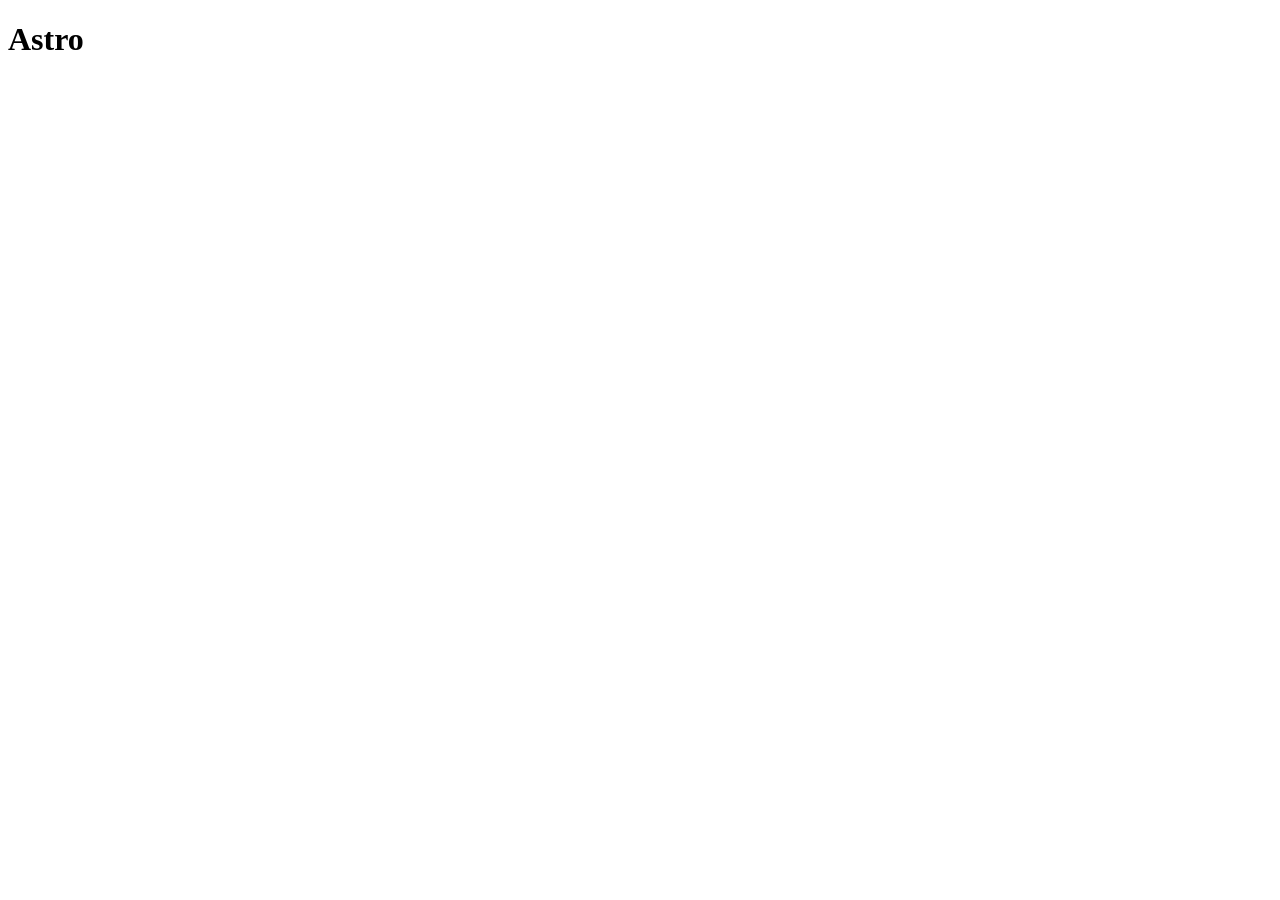
==== index.html @ 9b72d95e "Updates" ====
<!DOCTYPE html><html lang="en"> <head><meta charset="utf-8"><link rel="icon" type="image/svg+xml" href="/favicon.svg"><meta name="viewport" content="width=device-width"><meta name="generator" content="Astro v5.16.6"><title>Astro</title></head> <body> <h1>Astro</h1> </body></html>
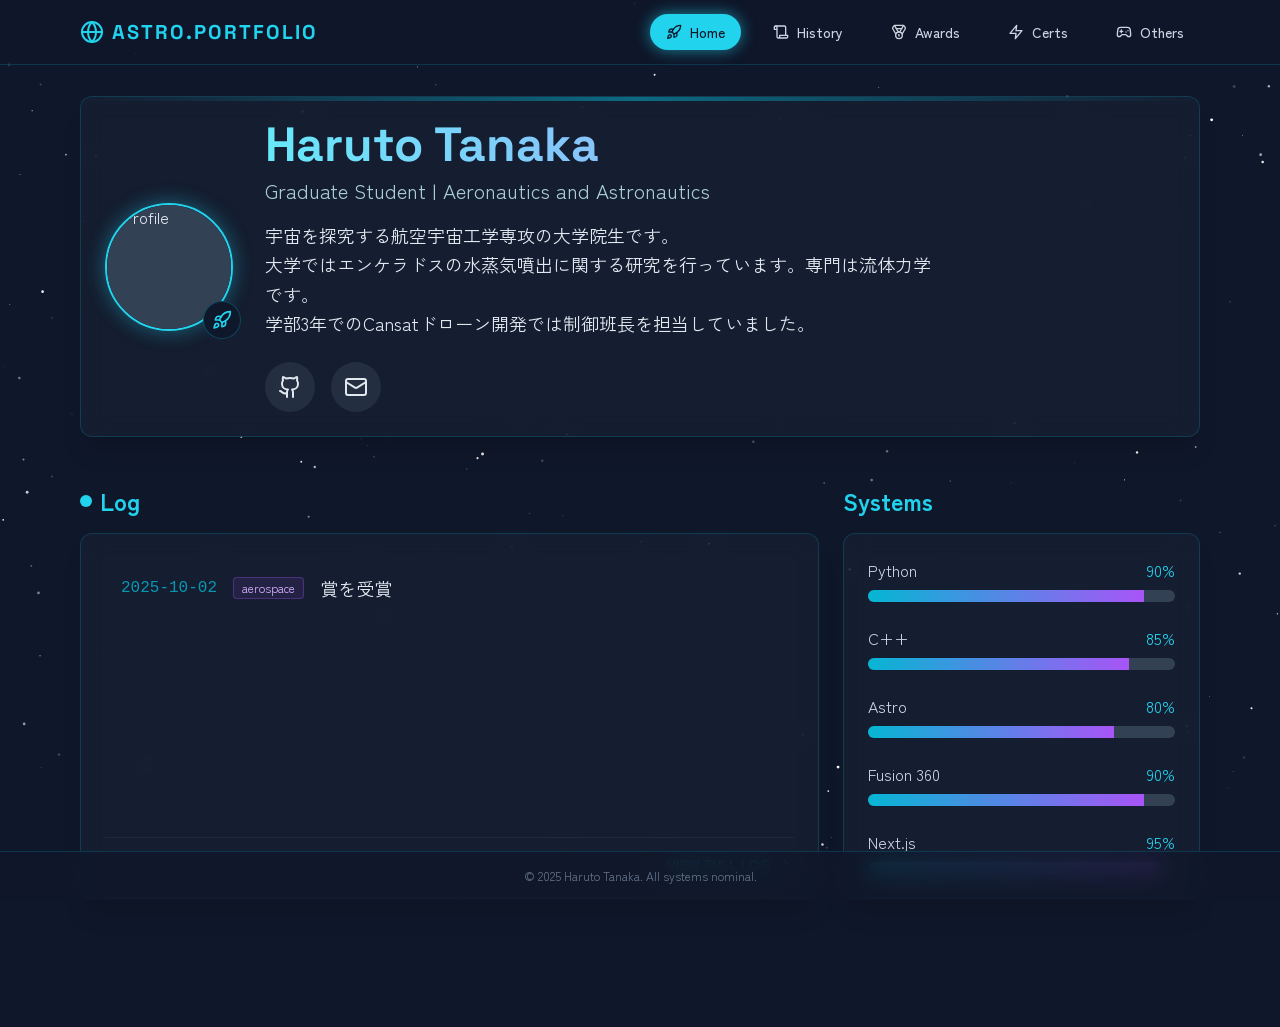
==== commit 887378f5: "Updates" ====
--- a/index.html
+++ b/index.html
@@ -1 +1,11 @@
-<!DOCTYPE html><html lang="en"> <head><meta charset="utf-8"><link rel="icon" type="image/svg+xml" href="/favicon.svg"><meta name="viewport" content="width=device-width"><meta name="generator" content="Astro v5.16.6"><title>Astro</title></head> <body> <h1>Astro</h1> </body></html>+<!DOCTYPE html><html lang="ja"> <head><meta charset="UTF-8"><meta name="description" content="Astro Portfolio Space Theme"><meta name="viewport" content="width=device-width"><link rel="icon" type="image/svg+xml" href="/favicon.svg"><meta name="generator" content="Astro v4.16.19"><title>Home | Haruto Tanaka Portfolio</title><!-- Google Fonts読み込み --><link rel="preconnect" href="https://fonts.googleapis.com"><link rel="preconnect" href="https://fonts.gstatic.com" crossorigin><link href="https://fonts.googleapis.com/css2?family=Space+Grotesk:wght@300;500;700&family=Zen+Kaku+Gothic+New:wght@400;500;700&display=swap" rel="stylesheet"><link rel="stylesheet" href="/_astro/awards.BRty1vWZ.css"></head> <body class="bg-slate-900 text-slate-200 font-sans selection:bg-cyan-500/30"> <!-- 背景の星空（クライアントサイドのみで実行） --> <style>astro-island,astro-slot,astro-static-slot{display:contents}</style><script>(()=>{var e=async t=>{await(await t())()};(self.Astro||(self.Astro={})).only=e;window.dispatchEvent(new Event("astro:only"));})();;(()=>{var A=Object.defineProperty;var g=(i,o,a)=>o in i?A(i,o,{enumerable:!0,configurable:!0,writable:!0,value:a}):i[o]=a;var d=(i,o,a)=>g(i,typeof o!="symbol"?o+"":o,a);{let i={0:t=>m(t),1:t=>a(t),2:t=>new RegExp(t),3:t=>new Date(t),4:t=>new Map(a(t)),5:t=>new Set(a(t)),6:t=>BigInt(t),7:t=>new URL(t),8:t=>new Uint8Array(t),9:t=>new Uint16Array(t),10:t=>new Uint32Array(t),11:t=>1/0*t},o=t=>{let[l,e]=t;return l in i?i[l](e):void 0},a=t=>t.map(o),m=t=>typeof t!="object"||t===null?t:Object.fromEntries(Object.entries(t).map(([l,e])=>[l,o(e)]));class y extends HTMLElement{constructor(){super(...arguments);d(this,"Component");d(this,"hydrator");d(this,"hydrate",async()=>{var b;if(!this.hydrator||!this.isConnected)return;let e=(b=this.parentElement)==null?void 0:b.closest("astro-island[ssr]");if(e){e.addEventListener("astro:hydrate",this.hydrate,{once:!0});return}let c=this.querySelectorAll("astro-slot"),n={},h=this.querySelectorAll("template[data-astro-template]");for(let r of h){let s=r.closest(this.tagName);s!=null&&s.isSameNode(this)&&(n[r.getAttribute("data-astro-template")||"default"]=r.innerHTML,r.remove())}for(let r of c){let s=r.closest(this.tagName);s!=null&&s.isSameNode(this)&&(n[r.getAttribute("name")||"default"]=r.innerHTML)}let p;try{p=this.hasAttribute("props")?m(JSON.parse(this.getAttribute("props"))):{}}catch(r){let s=this.getAttribute("component-url")||"<unknown>",v=this.getAttribute("component-export");throw v&&(s+=` (export ${v})`),console.error(`[hydrate] Error parsing props for component ${s}`,this.getAttribute("props"),r),r}let u;await this.hydrator(this)(this.Component,p,n,{client:this.getAttribute("client")}),this.removeAttribute("ssr"),this.dispatchEvent(new CustomEvent("astro:hydrate"))});d(this,"unmount",()=>{this.isConnected||this.dispatchEvent(new CustomEvent("astro:unmount"))})}disconnectedCallback(){document.removeEventListener("astro:after-swap",this.unmount),document.addEventListener("astro:after-swap",this.unmount,{once:!0})}connectedCallback(){if(!this.hasAttribute("await-children")||document.readyState==="interactive"||document.readyState==="complete")this.childrenConnectedCallback();else{let e=()=>{document.removeEventListener("DOMContentLoaded",e),c.disconnect(),this.childrenConnectedCallback()},c=new MutationObserver(()=>{var n;((n=this.lastChild)==null?void 0:n.nodeType)===Node.COMMENT_NODE&&this.lastChild.nodeValue==="astro:end"&&(this.lastChild.remove(),e())});c.observe(this,{childList:!0}),document.addEventListener("DOMContentLoaded",e)}}async childrenConnectedCallback(){let e=this.getAttribute("before-hydration-url");e&&await import(e),this.start()}async start(){let e=JSON.parse(this.getAttribute("opts")),c=this.getAttribute("client");if(Astro[c]===void 0){window.addEventListener(`astro:${c}`,()=>this.start(),{once:!0});return}try{await Astro[c](async()=>{let n=this.getAttribute("renderer-url"),[h,{default:p}]=await Promise.all([import(this.getAttribute("component-url")),n?import(n):()=>()=>{}]),u=this.getAttribute("component-export")||"default";if(!u.includes("."))this.Component=h[u];else{this.Component=h;for(let f of u.split("."))this.Component=this.Component[f]}return this.hydrator=p,this.hydrate},e,this)}catch(n){console.error(`[astro-island] Error hydrating ${this.getAttribute("component-url")}`,n)}}attributeChangedCallback(){this.hydrate()}}d(y,"observedAttributes",["props"]),customElements.get("astro-island")||customElements.define("astro-island",y)}})();</script><astro-island uid="NK5T9" component-url="/_astro/StarField.BER7_CDc.js" component-export="default" renderer-url="/_astro/client.i2PwhOJ4.js" props="{}" ssr="" client="only" opts="{&quot;name&quot;:&quot;StarField&quot;,&quot;value&quot;:&quot;react&quot;}"></astro-island> <!-- ナビゲーションメニュー --> <script>(()=>{var e=async t=>{await(await t())()};(self.Astro||(self.Astro={})).load=e;window.dispatchEvent(new Event("astro:load"));})();</script><astro-island uid="ZCbBDI" prefix="r5" component-url="/_astro/Navigation.-AkvYKxe.js" component-export="default" renderer-url="/_astro/client.i2PwhOJ4.js" props="{&quot;currentPath&quot;:[0,&quot;/&quot;]}" ssr="" client="load" opts="{&quot;name&quot;:&quot;Navigation&quot;,&quot;value&quot;:true}" await-children=""><nav class="fixed top-0 w-full z-50 border-b border-cyan-500/20 bg-slate-900/80 backdrop-blur-md"><div class="max-w-6xl mx-auto px-4"><div class="flex justify-between items-center h-16"><a href="/" class="flex items-center space-x-2 text-cyan-400 font-bold text-xl hover:text-cyan-300 transition group"><svg xmlns="http://www.w3.org/2000/svg" width="24" height="24" viewBox="0 0 24 24" fill="none" stroke="currentColor" stroke-width="2" stroke-linecap="round" stroke-linejoin="round" class="lucide lucide-globe w-6 h-6 group-hover:animate-spin-slow"><circle cx="12" cy="12" r="10"></circle><path d="M12 2a14.5 14.5 0 0 0 0 20 14.5 14.5 0 0 0 0-20"></path><path d="M2 12h20"></path></svg><span class="tracking-widest font-display">ASTRO.PORTFOLIO</span></a><div class="hidden md:flex space-x-2 lg:space-x-4"><a href="/" class="flex items-center space-x-2 px-3 lg:px-4 py-2 rounded-full transition-all duration-300 text-sm font-medium text-slate-900 bg-cyan-400 shadow-[0_0_15px_rgba(34,211,238,0.6)] font-bold"><svg xmlns="http://www.w3.org/2000/svg" width="24" height="24" viewBox="0 0 24 24" fill="none" stroke="currentColor" stroke-width="2" stroke-linecap="round" stroke-linejoin="round" class="lucide lucide-rocket w-4 h-4"><path d="M4.5 16.5c-1.5 1.26-2 5-2 5s3.74-.5 5-2c.71-.84.7-2.13-.09-2.91a2.18 2.18 0 0 0-2.91-.09z"></path><path d="m12 15-3-3a22 22 0 0 1 2-3.95A12.88 12.88 0 0 1 22 2c0 2.72-.78 7.5-6 11a22.35 22.35 0 0 1-4 2z"></path><path d="M9 12H4s.55-3.03 2-4c1.62-1.08 5 0 5 0"></path><path d="M12 15v5s3.03-.55 4-2c1.08-1.62 0-5 0-5"></path></svg><span>Home</span></a><a href="/history" class="flex items-center space-x-2 px-3 lg:px-4 py-2 rounded-full transition-all duration-300 text-sm font-medium text-slate-300 hover:text-cyan-400 hover:bg-white/5"><svg xmlns="http://www.w3.org/2000/svg" width="24" height="24" viewBox="0 0 24 24" fill="none" stroke="currentColor" stroke-width="2" stroke-linecap="round" stroke-linejoin="round" class="lucide lucide-scroll w-4 h-4"><path d="M8 21h12a2 2 0 0 0 2-2v-2H10v2a2 2 0 1 1-4 0V5a2 2 0 1 0-4 0v3h4"></path><path d="M19 17V5a2 2 0 0 0-2-2H4"></path></svg><span>History</span></a><a href="/awards" class="flex items-center space-x-2 px-3 lg:px-4 py-2 rounded-full transition-all duration-300 text-sm font-medium text-slate-300 hover:text-cyan-400 hover:bg-white/5"><svg xmlns="http://www.w3.org/2000/svg" width="24" height="24" viewBox="0 0 24 24" fill="none" stroke="currentColor" stroke-width="2" stroke-linecap="round" stroke-linejoin="round" class="lucide lucide-medal w-4 h-4"><path d="M7.21 15 2.66 7.14a2 2 0 0 1 .13-2.2L4.4 2.8A2 2 0 0 1 6 2h12a2 2 0 0 1 1.6.8l1.6 2.14a2 2 0 0 1 .14 2.2L16.79 15"></path><path d="M11 12 5.12 2.2"></path><path d="m13 12 5.88-9.8"></path><path d="M8 7h8"></path><circle cx="12" cy="17" r="5"></circle><path d="M12 18v-2h-.5"></path></svg><span>Awards</span></a><a href="/certifications" class="flex items-center space-x-2 px-3 lg:px-4 py-2 rounded-full transition-all duration-300 text-sm font-medium text-slate-300 hover:text-cyan-400 hover:bg-white/5"><svg xmlns="http://www.w3.org/2000/svg" width="24" height="24" viewBox="0 0 24 24" fill="none" stroke="currentColor" stroke-width="2" stroke-linecap="round" stroke-linejoin="round" class="lucide lucide-zap w-4 h-4"><polygon points="13 2 3 14 12 14 11 22 21 10 12 10 13 2"></polygon></svg><span>Certs</span></a><a href="/others" class="flex items-center space-x-2 px-3 lg:px-4 py-2 rounded-full transition-all duration-300 text-sm font-medium text-slate-300 hover:text-cyan-400 hover:bg-white/5"><svg xmlns="http://www.w3.org/2000/svg" width="24" height="24" viewBox="0 0 24 24" fill="none" stroke="currentColor" stroke-width="2" stroke-linecap="round" stroke-linejoin="round" class="lucide lucide-gamepad2 w-4 h-4"><line x1="6" x2="10" y1="11" y2="11"></line><line x1="8" x2="8" y1="9" y2="13"></line><line x1="15" x2="15.01" y1="12" y2="12"></line><line x1="18" x2="18.01" y1="10" y2="10"></line><path d="M17.32 5H6.68a4 4 0 0 0-3.978 3.59c-.006.052-.01.101-.017.152C2.604 9.416 2 14.456 2 16a3 3 0 0 0 3 3c1 0 1.5-.5 2-1l1.414-1.414A2 2 0 0 1 9.828 16h4.344a2 2 0 0 1 1.414.586L17 18c.5.5 1 1 2 1a3 3 0 0 0 3-3c0-1.545-.604-6.584-.685-7.258-.007-.05-.011-.1-.017-.151A4 4 0 0 0 17.32 5z"></path></svg><span>Others</span></a></div><div class="md:hidden"><button class="text-cyan-400 p-2"><svg xmlns="http://www.w3.org/2000/svg" width="24" height="24" viewBox="0 0 24 24" fill="none" stroke="currentColor" stroke-width="2" stroke-linecap="round" stroke-linejoin="round" class="lucide lucide-menu "><line x1="4" x2="20" y1="12" y2="12"></line><line x1="4" x2="20" y1="6" y2="6"></line><line x1="4" x2="20" y1="18" y2="18"></line></svg></button></div></div></div></nav><!--astro:end--></astro-island> <!-- 各ページの内容がここに入る --> <main class="max-w-6xl mx-auto px-4 py-24 pb-32 min-h-screen">  <div class="space-y-12 animate-in fade-in zoom-in duration-500">  <div class="bg-slate-800/40 backdrop-blur-md border border-cyan-500/20 rounded-xl p-6 shadow-xl hover:shadow-[0_0_20px_rgba(34,211,238,0.1)] transition duration-300 relative overflow-hidden group">  <div class="absolute top-0 left-0 w-full h-1 bg-gradient-to-r from-transparent via-cyan-500 to-transparent opacity-50"></div> <div class="flex flex-col md:flex-row items-center gap-8"> <div class="relative"> <div class="w-32 h-32 rounded-full overflow-hidden border-2 border-cyan-400 shadow-[0_0_20px_rgba(34,211,238,0.4)]"> <img src="https://api.dicebear.com/7.x/avataaars/svg?seed=Felix" alt="Profile" class="w-full h-full object-cover bg-slate-700"> </div> <div class="absolute -bottom-2 -right-2 bg-slate-900 text-cyan-400 p-2 rounded-full border border-cyan-500/30"> <svg xmlns="http://www.w3.org/2000/svg" width="20" height="20" viewBox="0 0 24 24" fill="none" stroke="currentColor" stroke-width="2" stroke-linecap="round" stroke-linejoin="round" class="lucide lucide-rocket "><path d="M4.5 16.5c-1.5 1.26-2 5-2 5s3.74-.5 5-2c.71-.84.7-2.13-.09-2.91a2.18 2.18 0 0 0-2.91-.09z"></path><path d="m12 15-3-3a22 22 0 0 1 2-3.95A12.88 12.88 0 0 1 22 2c0 2.72-.78 7.5-6 11a22.35 22.35 0 0 1-4 2z"></path><path d="M9 12H4s.55-3.03 2-4c1.62-1.08 5 0 5 0"></path><path d="M12 15v5s3.03-.55 4-2c1.08-1.62 0-5 0-5"></path></svg> </div> </div> <div class="text-left flex-1"> <h1 class="text-4xl md:text-5xl font-bold text-transparent bg-clip-text bg-gradient-to-r from-cyan-300 to-purple-400 mb-2 font-display">
+Haruto Tanaka
+</h1> <p class="text-cyan-100/80 mb-4 text-xl">Graduate Student | Aeronautics and Astronautics</p> <p class="text-slate-200 text-lg leading-relaxed max-w-2xl">
+宇宙を探究する航空宇宙工学専攻の大学院生です。<br>
+大学ではエンケラドスの水蒸気噴出に関する研究を行っています。専門は流体力学です。<br>
+学部3年でのCansatドローン開発では制御班長を担当していました。
+</p> <div class="flex gap-4 mt-6"> <a href="https://github.com/haruto0106" class="p-3 bg-slate-700/50 rounded-full hover:bg-cyan-500/20 hover:text-cyan-300 transition border border-transparent hover:border-cyan-500/50"> <svg xmlns="http://www.w3.org/2000/svg" width="24" height="24" viewBox="0 0 24 24" fill="none" stroke="currentColor" stroke-width="2" stroke-linecap="round" stroke-linejoin="round" class="lucide lucide-github "><path d="M15 22v-4a4.8 4.8 0 0 0-1-3.5c3 0 6-2 6-5.5.08-1.25-.27-2.48-1-3.5.28-1.15.28-2.35 0-3.5 0 0-1 0-3 1.5-2.64-.5-5.36-.5-8 0C6 2 5 2 5 2c-.3 1.15-.3 2.35 0 3.5A5.403 5.403 0 0 0 4 9c0 3.5 3 5.5 6 5.5-.39.49-.68 1.05-.85 1.65-.17.6-.22 1.23-.15 1.85v4"></path><path d="M9 18c-4.51 2-5-2-7-2"></path></svg> </a> <a href="mailto:haruto.tachi73@gmail.com" class="p-3 bg-slate-700/50 rounded-full hover:bg-cyan-500/20 hover:text-cyan-300 transition border border-transparent hover:border-cyan-500/50"> <svg xmlns="http://www.w3.org/2000/svg" width="24" height="24" viewBox="0 0 24 24" fill="none" stroke="currentColor" stroke-width="2" stroke-linecap="round" stroke-linejoin="round" class="lucide lucide-mail "><rect width="20" height="16" x="2" y="4" rx="2"></rect><path d="m22 7-8.97 5.7a1.94 1.94 0 0 1-2.06 0L2 7"></path></svg> </a> </div> </div> </div>  </div>  <div class="grid md:grid-cols-3 gap-6"> <div class="md:col-span-2 flex flex-col h-full"> <h2 class="text-2xl text-cyan-400 font-bold mb-4 flex items-center gap-2"> <span class="w-3 h-3 bg-cyan-400 rounded-full animate-ping"></span>
+Log
+</h2> <div class="bg-slate-800/40 backdrop-blur-md border border-cyan-500/20 rounded-xl p-6 shadow-xl hover:shadow-[0_0_20px_rgba(34,211,238,0.1)] transition duration-300 flex-1 flex flex-col">  <div class="flex-1">  <astro-island uid="1Rz5jN" prefix="r4" component-url="/_astro/InteractiveGrid.C7GfG8JS.js" component-export="default" renderer-url="/_astro/client.i2PwhOJ4.js" props="{&quot;items&quot;:[1,[[0,{&quot;id&quot;:[0,&quot;news1.md&quot;],&quot;slug&quot;:[0,&quot;news1&quot;],&quot;body&quot;:[0,&quot;&lt;h1&gt;株式会社SpaceTechでの挑戦&lt;/h1&gt;\n&lt;p&gt;リードエンジニアとして、&lt;strong&gt;火星移住計画&lt;/strong&gt;のための管理ダッシュボード開発に従事しています。&lt;/p&gt;\n&lt;h2&gt;主な担当業務&lt;/h2&gt;\n&lt;ul&gt;\n&lt;li&gt;Astroを用いたパフォーマンス最適化&lt;/li&gt;\n&lt;li&gt;WebGLによる3D惑星マッピングの実装&lt;/li&gt;\n&lt;li&gt;デザインシステムの策定&lt;/li&gt;\n&lt;/ul&gt;\n&lt;p&gt;特に「遅延のない通信」をシミュレートするUIの実装においては、React Suspenseを駆使して...&lt;/p&gt;\n&quot;],&quot;collection&quot;:[0,&quot;news&quot;],&quot;data&quot;:[0,{&quot;date&quot;:[0,&quot;2025-10-02&quot;],&quot;title&quot;:[0,&quot;賞を受賞&quot;],&quot;category&quot;:[0,&quot;aerospace&quot;]}],&quot;render&quot;:[0,null]}]]],&quot;type&quot;:[0,&quot;news&quot;]}" ssr="" client="load" opts="{&quot;name&quot;:&quot;InteractiveGrid&quot;,&quot;value&quot;:true}" await-children=""><div class="space-y-2"><div class="flex flex-col sm:flex-row gap-2 sm:gap-4 sm:items-center p-4 hover:bg-white/5 rounded-lg transition border-b border-white/5 last:border-0 cursor-pointer group active:bg-white/10"><span class="text-base font-mono text-cyan-500/80 whitespace-nowrap">2025-10-02</span><span class="text-xs px-2 py-0.5 rounded border border-purple-500/30 text-purple-300 bg-purple-500/10 w-fit whitespace-nowrap">aerospace</span><span class="text-slate-200 group-hover:text-cyan-200 transition text-lg flex-1 line-clamp-1 sm:line-clamp-none">賞を受賞</span><svg xmlns="http://www.w3.org/2000/svg" width="24" height="24" viewBox="0 0 24 24" fill="none" stroke="currentColor" stroke-width="2" stroke-linecap="round" stroke-linejoin="round" class="lucide lucide-chevron-right w-4 h-4 text-slate-500 opacity-0 group-hover:opacity-100 transition-opacity hidden sm:block"><path d="m9 18 6-6-6-6"></path></svg></div></div><!--astro:end--></astro-island> </div> <div class="mt-4 pt-4 border-t border-white/5 flex justify-end"> <a href="/news" class="flex items-center gap-2 text-sm font-bold text-cyan-400 hover:text-cyan-200 transition group">
+VIEW FULL LOG
+<svg xmlns="http://www.w3.org/2000/svg" width="24" height="24" viewBox="0 0 24 24" fill="none" stroke="currentColor" stroke-width="2" stroke-linecap="round" stroke-linejoin="round" class="lucide lucide-chevron-right w-4 h-4 group-hover:translate-x-1 transition-transform"><path d="m9 18 6-6-6-6"></path></svg> </a> </div>  </div> </div> <div> <h2 class="text-2xl text-cyan-400 font-bold mb-4">Systems</h2> <div class="bg-slate-800/40 backdrop-blur-md border border-cyan-500/20 rounded-xl p-6 shadow-xl hover:shadow-[0_0_20px_rgba(34,211,238,0.1)] transition duration-300">  <div class="space-y-6"> <div> <div class="flex justify-between text-base text-slate-300 mb-2"> <span>Python</span> <span class="text-cyan-400">90%</span> </div> <div class="h-3 bg-slate-700 rounded-full overflow-hidden"> <div class="h-full bg-gradient-to-r from-cyan-500 to-purple-500" style="width: 90%"></div> </div> </div><div> <div class="flex justify-between text-base text-slate-300 mb-2"> <span>C++</span> <span class="text-cyan-400">85%</span> </div> <div class="h-3 bg-slate-700 rounded-full overflow-hidden"> <div class="h-full bg-gradient-to-r from-cyan-500 to-purple-500" style="width: 85%"></div> </div> </div><div> <div class="flex justify-between text-base text-slate-300 mb-2"> <span>Astro</span> <span class="text-cyan-400">80%</span> </div> <div class="h-3 bg-slate-700 rounded-full overflow-hidden"> <div class="h-full bg-gradient-to-r from-cyan-500 to-purple-500" style="width: 80%"></div> </div> </div><div> <div class="flex justify-between text-base text-slate-300 mb-2"> <span>Fusion 360</span> <span class="text-cyan-400">90%</span> </div> <div class="h-3 bg-slate-700 rounded-full overflow-hidden"> <div class="h-full bg-gradient-to-r from-cyan-500 to-purple-500" style="width: 90%"></div> </div> </div><div> <div class="flex justify-between text-base text-slate-300 mb-2"> <span>Next.js</span> <span class="text-cyan-400">95%</span> </div> <div class="h-3 bg-slate-700 rounded-full overflow-hidden"> <div class="h-full bg-gradient-to-r from-cyan-500 to-purple-500" style="width: 95%"></div> </div> </div> </div>  </div> </div> </div> </div>  </main> <footer class="fixed bottom-0 w-full bg-slate-900/80 backdrop-blur-md border-t border-cyan-500/20 py-4 text-center text-xs text-slate-500"> <p>© 2025 Haruto Tanaka. All systems nominal.</p> </footer> </body></html>
--- a/_astro/awards.BRty1vWZ.css
+++ b/_astro/awards.BRty1vWZ.css
@@ -0,0 +1 @@
+*,:before,:after{--tw-border-spacing-x: 0;--tw-border-spacing-y: 0;--tw-translate-x: 0;--tw-translate-y: 0;--tw-rotate: 0;--tw-skew-x: 0;--tw-skew-y: 0;--tw-scale-x: 1;--tw-scale-y: 1;--tw-pan-x: ;--tw-pan-y: ;--tw-pinch-zoom: ;--tw-scroll-snap-strictness: proximity;--tw-gradient-from-position: ;--tw-gradient-via-position: ;--tw-gradient-to-position: ;--tw-ordinal: ;--tw-slashed-zero: ;--tw-numeric-figure: ;--tw-numeric-spacing: ;--tw-numeric-fraction: ;--tw-ring-inset: ;--tw-ring-offset-width: 0px;--tw-ring-offset-color: #fff;--tw-ring-color: rgb(59 130 246 / .5);--tw-ring-offset-shadow: 0 0 #0000;--tw-ring-shadow: 0 0 #0000;--tw-shadow: 0 0 #0000;--tw-shadow-colored: 0 0 #0000;--tw-blur: ;--tw-brightness: ;--tw-contrast: ;--tw-grayscale: ;--tw-hue-rotate: ;--tw-invert: ;--tw-saturate: ;--tw-sepia: ;--tw-drop-shadow: ;--tw-backdrop-blur: ;--tw-backdrop-brightness: ;--tw-backdrop-contrast: ;--tw-backdrop-grayscale: ;--tw-backdrop-hue-rotate: ;--tw-backdrop-invert: ;--tw-backdrop-opacity: ;--tw-backdrop-saturate: ;--tw-backdrop-sepia: ;--tw-contain-size: ;--tw-contain-layout: ;--tw-contain-paint: ;--tw-contain-style: }::backdrop{--tw-border-spacing-x: 0;--tw-border-spacing-y: 0;--tw-translate-x: 0;--tw-translate-y: 0;--tw-rotate: 0;--tw-skew-x: 0;--tw-skew-y: 0;--tw-scale-x: 1;--tw-scale-y: 1;--tw-pan-x: ;--tw-pan-y: ;--tw-pinch-zoom: ;--tw-scroll-snap-strictness: proximity;--tw-gradient-from-position: ;--tw-gradient-via-position: ;--tw-gradient-to-position: ;--tw-ordinal: ;--tw-slashed-zero: ;--tw-numeric-figure: ;--tw-numeric-spacing: ;--tw-numeric-fraction: ;--tw-ring-inset: ;--tw-ring-offset-width: 0px;--tw-ring-offset-color: #fff;--tw-ring-color: rgb(59 130 246 / .5);--tw-ring-offset-shadow: 0 0 #0000;--tw-ring-shadow: 0 0 #0000;--tw-shadow: 0 0 #0000;--tw-shadow-colored: 0 0 #0000;--tw-blur: ;--tw-brightness: ;--tw-contrast: ;--tw-grayscale: ;--tw-hue-rotate: ;--tw-invert: ;--tw-saturate: ;--tw-sepia: ;--tw-drop-shadow: ;--tw-backdrop-blur: ;--tw-backdrop-brightness: ;--tw-backdrop-contrast: ;--tw-backdrop-grayscale: ;--tw-backdrop-hue-rotate: ;--tw-backdrop-invert: ;--tw-backdrop-opacity: ;--tw-backdrop-saturate: ;--tw-backdrop-sepia: ;--tw-contain-size: ;--tw-contain-layout: ;--tw-contain-paint: ;--tw-contain-style: }*,:before,:after{box-sizing:border-box;border-width:0;border-style:solid;border-color:#e5e7eb}:before,:after{--tw-content: ""}html,:host{line-height:1.5;-webkit-text-size-adjust:100%;-moz-tab-size:4;-o-tab-size:4;tab-size:4;font-family:Zen Kaku Gothic New,sans-serif;font-feature-settings:normal;font-variation-settings:normal;-webkit-tap-highlight-color:transparent}body{margin:0;line-height:inherit}hr{height:0;color:inherit;border-top-width:1px}abbr:where([title]){-webkit-text-decoration:underline dotted;text-decoration:underline dotted}h1,h2,h3,h4,h5,h6{font-size:inherit;font-weight:inherit}a{color:inherit;text-decoration:inherit}b,strong{font-weight:bolder}code,kbd,samp,pre{font-family:ui-monospace,SFMono-Regular,Menlo,Monaco,Consolas,Liberation Mono,Courier New,monospace;font-feature-settings:normal;font-variation-settings:normal;font-size:1em}small{font-size:80%}sub,sup{font-size:75%;line-height:0;position:relative;vertical-align:baseline}sub{bottom:-.25em}sup{top:-.5em}table{text-indent:0;border-color:inherit;border-collapse:collapse}button,input,optgroup,select,textarea{font-family:inherit;font-feature-settings:inherit;font-variation-settings:inherit;font-size:100%;font-weight:inherit;line-height:inherit;letter-spacing:inherit;color:inherit;margin:0;padding:0}button,select{text-transform:none}button,input:where([type=button]),input:where([type=reset]),input:where([type=submit]){-webkit-appearance:button;background-color:transparent;background-image:none}:-moz-focusring{outline:auto}:-moz-ui-invalid{box-shadow:none}progress{vertical-align:baseline}::-webkit-inner-spin-button,::-webkit-outer-spin-button{height:auto}[type=search]{-webkit-appearance:textfield;outline-offset:-2px}::-webkit-search-decoration{-webkit-appearance:none}::-webkit-file-upload-button{-webkit-appearance:button;font:inherit}summary{display:list-item}blockquote,dl,dd,h1,h2,h3,h4,h5,h6,hr,figure,p,pre{margin:0}fieldset{margin:0;padding:0}legend{padding:0}ol,ul,menu{list-style:none;margin:0;padding:0}dialog{padding:0}textarea{resize:vertical}input::-moz-placeholder,textarea::-moz-placeholder{opacity:1;color:#9ca3af}input::placeholder,textarea::placeholder{opacity:1;color:#9ca3af}button,[role=button]{cursor:pointer}:disabled{cursor:default}img,svg,video,canvas,audio,iframe,embed,object{display:block;vertical-align:middle}img,video{max-width:100%;height:auto}[hidden]:where(:not([hidden=until-found])){display:none}.prose{color:#cbd5e1;max-width:none}.prose :where(p):not(:where([class~=not-prose],[class~=not-prose] *)){margin-top:1.25em;margin-bottom:1.25em}.prose :where([class~=lead]):not(:where([class~=not-prose],[class~=not-prose] *)){color:var(--tw-prose-lead);font-size:1.25em;line-height:1.6;margin-top:1.2em;margin-bottom:1.2em}.prose :where(a):not(:where([class~=not-prose],[class~=not-prose] *)){color:#22d3ee;text-decoration:underline;font-weight:500}.prose :where(a):not(:where([class~=not-prose],[class~=not-prose] *)):hover{color:#67e8f9}.prose :where(strong):not(:where([class~=not-prose],[class~=not-prose] *)){color:#fff;font-weight:600}.prose :where(a strong):not(:where([class~=not-prose],[class~=not-prose] *)){color:inherit}.prose :where(blockquote strong):not(:where([class~=not-prose],[class~=not-prose] *)){color:inherit}.prose :where(thead th strong):not(:where([class~=not-prose],[class~=not-prose] *)){color:inherit}.prose :where(ol):not(:where([class~=not-prose],[class~=not-prose] *)){list-style-type:decimal;margin-top:1.25em;margin-bottom:1.25em;padding-inline-start:1.625em}.prose :where(ol[type=A]):not(:where([class~=not-prose],[class~=not-prose] *)){list-style-type:upper-alpha}.prose :where(ol[type=a]):not(:where([class~=not-prose],[class~=not-prose] *)){list-style-type:lower-alpha}.prose :where(ol[type=A s]):not(:where([class~=not-prose],[class~=not-prose] *)){list-style-type:upper-alpha}.prose :where(ol[type=a s]):not(:where([class~=not-prose],[class~=not-prose] *)){list-style-type:lower-alpha}.prose :where(ol[type=I]):not(:where([class~=not-prose],[class~=not-prose] *)){list-style-type:upper-roman}.prose :where(ol[type=i]):not(:where([class~=not-prose],[class~=not-prose] *)){list-style-type:lower-roman}.prose :where(ol[type=I s]):not(:where([class~=not-prose],[class~=not-prose] *)){list-style-type:upper-roman}.prose :where(ol[type=i s]):not(:where([class~=not-prose],[class~=not-prose] *)){list-style-type:lower-roman}.prose :where(ol[type="1"]):not(:where([class~=not-prose],[class~=not-prose] *)){list-style-type:decimal}.prose :where(ul):not(:where([class~=not-prose],[class~=not-prose] *)){list-style-type:disc;margin-top:1.25em;margin-bottom:1.25em;padding-inline-start:1.625em}.prose :where(ol>li):not(:where([class~=not-prose],[class~=not-prose] *))::marker{font-weight:400;color:var(--tw-prose-counters)}.prose :where(ul>li):not(:where([class~=not-prose],[class~=not-prose] *))::marker{color:#06b6d4}.prose :where(dt):not(:where([class~=not-prose],[class~=not-prose] *)){color:var(--tw-prose-headings);font-weight:600;margin-top:1.25em}.prose :where(hr):not(:where([class~=not-prose],[class~=not-prose] *)){border-color:var(--tw-prose-hr);border-top-width:1px;margin-top:3em;margin-bottom:3em}.prose :where(blockquote):not(:where([class~=not-prose],[class~=not-prose] *)){font-weight:500;font-style:italic;color:var(--tw-prose-quotes);border-inline-start-width:.25rem;border-inline-start-color:var(--tw-prose-quote-borders);quotes:"“""”""‘""’";margin-top:1.6em;margin-bottom:1.6em;padding-inline-start:1em}.prose :where(blockquote p:first-of-type):not(:where([class~=not-prose],[class~=not-prose] *)):before{content:open-quote}.prose :where(blockquote p:last-of-type):not(:where([class~=not-prose],[class~=not-prose] *)):after{content:close-quote}.prose :where(h1):not(:where([class~=not-prose],[class~=not-prose] *)){color:#22d3ee;font-weight:800;font-size:2.25em;margin-top:0;margin-bottom:.8888889em;line-height:1.1111111}.prose :where(h1 strong):not(:where([class~=not-prose],[class~=not-prose] *)){font-weight:900;color:inherit}.prose :where(h2):not(:where([class~=not-prose],[class~=not-prose] *)){color:#67e8f9;font-weight:700;font-size:1.5em;margin-top:1.5em;margin-bottom:1em;line-height:1.3333333}.prose :where(h2 strong):not(:where([class~=not-prose],[class~=not-prose] *)){font-weight:800;color:inherit}.prose :where(h3):not(:where([class~=not-prose],[class~=not-prose] *)){color:#d8b4fe;font-weight:600;font-size:1.25em;margin-top:1.6em;margin-bottom:.6em;line-height:1.6}.prose :where(h3 strong):not(:where([class~=not-prose],[class~=not-prose] *)){font-weight:700;color:inherit}.prose :where(h4):not(:where([class~=not-prose],[class~=not-prose] *)){color:var(--tw-prose-headings);font-weight:600;margin-top:1.5em;margin-bottom:.5em;line-height:1.5}.prose :where(h4 strong):not(:where([class~=not-prose],[class~=not-prose] *)){font-weight:700;color:inherit}.prose :where(img):not(:where([class~=not-prose],[class~=not-prose] *)){margin-top:2em;margin-bottom:2em}.prose :where(picture):not(:where([class~=not-prose],[class~=not-prose] *)){display:block;margin-top:2em;margin-bottom:2em}.prose :where(video):not(:where([class~=not-prose],[class~=not-prose] *)){margin-top:2em;margin-bottom:2em}.prose :where(kbd):not(:where([class~=not-prose],[class~=not-prose] *)){font-weight:500;font-family:inherit;color:var(--tw-prose-kbd);box-shadow:0 0 0 1px var(--tw-prose-kbd-shadows),0 3px 0 var(--tw-prose-kbd-shadows);font-size:.875em;border-radius:.3125rem;padding-top:.1875em;padding-inline-end:.375em;padding-bottom:.1875em;padding-inline-start:.375em}.prose :where(code):not(:where([class~=not-prose],[class~=not-prose] *)){color:#e9d5ff;font-weight:600;font-size:.875em;background-color:#1e293b;padding:.2em .4em;border-radius:.25rem}.prose :where(code):not(:where([class~=not-prose],[class~=not-prose] *)):before{content:"`"}.prose :where(code):not(:where([class~=not-prose],[class~=not-prose] *)):after{content:"`"}.prose :where(a code):not(:where([class~=not-prose],[class~=not-prose] *)){color:inherit}.prose :where(h1 code):not(:where([class~=not-prose],[class~=not-prose] *)){color:inherit}.prose :where(h2 code):not(:where([class~=not-prose],[class~=not-prose] *)){color:inherit;font-size:.875em}.prose :where(h3 code):not(:where([class~=not-prose],[class~=not-prose] *)){color:inherit;font-size:.9em}.prose :where(h4 code):not(:where([class~=not-prose],[class~=not-prose] *)){color:inherit}.prose :where(blockquote code):not(:where([class~=not-prose],[class~=not-prose] *)){color:inherit}.prose :where(thead th code):not(:where([class~=not-prose],[class~=not-prose] *)){color:inherit}.prose :where(pre):not(:where([class~=not-prose],[class~=not-prose] *)){color:var(--tw-prose-pre-code);background-color:var(--tw-prose-pre-bg);overflow-x:auto;font-weight:400;font-size:.875em;line-height:1.7142857;margin-top:1.7142857em;margin-bottom:1.7142857em;border-radius:.375rem;padding-top:.8571429em;padding-inline-end:1.1428571em;padding-bottom:.8571429em;padding-inline-start:1.1428571em}.prose :where(pre code):not(:where([class~=not-prose],[class~=not-prose] *)){background-color:transparent;border-width:0;border-radius:0;padding:0;font-weight:inherit;color:inherit;font-size:inherit;font-family:inherit;line-height:inherit}.prose :where(pre code):not(:where([class~=not-prose],[class~=not-prose] *)):before{content:none}.prose :where(pre code):not(:where([class~=not-prose],[class~=not-prose] *)):after{content:none}.prose :where(table):not(:where([class~=not-prose],[class~=not-prose] *)){width:100%;table-layout:auto;margin-top:2em;margin-bottom:2em;font-size:.875em;line-height:1.7142857}.prose :where(thead):not(:where([class~=not-prose],[class~=not-prose] *)){border-bottom-width:1px;border-bottom-color:var(--tw-prose-th-borders)}.prose :where(thead th):not(:where([class~=not-prose],[class~=not-prose] *)){color:var(--tw-prose-headings);font-weight:600;vertical-align:bottom;padding-inline-end:.5714286em;padding-bottom:.5714286em;padding-inline-start:.5714286em}.prose :where(tbody tr):not(:where([class~=not-prose],[class~=not-prose] *)){border-bottom-width:1px;border-bottom-color:var(--tw-prose-td-borders)}.prose :where(tbody tr:last-child):not(:where([class~=not-prose],[class~=not-prose] *)){border-bottom-width:0}.prose :where(tbody td):not(:where([class~=not-prose],[class~=not-prose] *)){vertical-align:baseline}.prose :where(tfoot):not(:where([class~=not-prose],[class~=not-prose] *)){border-top-width:1px;border-top-color:var(--tw-prose-th-borders)}.prose :where(tfoot td):not(:where([class~=not-prose],[class~=not-prose] *)){vertical-align:top}.prose :where(th,td):not(:where([class~=not-prose],[class~=not-prose] *)){text-align:start}.prose :where(figure>*):not(:where([class~=not-prose],[class~=not-prose] *)){margin-top:0;margin-bottom:0}.prose :where(figcaption):not(:where([class~=not-prose],[class~=not-prose] *)){color:var(--tw-prose-captions);font-size:.875em;line-height:1.4285714;margin-top:.8571429em}.prose{--tw-prose-body: #374151;--tw-prose-headings: #111827;--tw-prose-lead: #4b5563;--tw-prose-links: #111827;--tw-prose-bold: #111827;--tw-prose-counters: #6b7280;--tw-prose-bullets: #d1d5db;--tw-prose-hr: #e5e7eb;--tw-prose-quotes: #111827;--tw-prose-quote-borders: #e5e7eb;--tw-prose-captions: #6b7280;--tw-prose-kbd: #111827;--tw-prose-kbd-shadows: rgb(17 24 39 / 10%);--tw-prose-code: #111827;--tw-prose-pre-code: #e5e7eb;--tw-prose-pre-bg: #1f2937;--tw-prose-th-borders: #d1d5db;--tw-prose-td-borders: #e5e7eb;--tw-prose-invert-body: #d1d5db;--tw-prose-invert-headings: #fff;--tw-prose-invert-lead: #9ca3af;--tw-prose-invert-links: #fff;--tw-prose-invert-bold: #fff;--tw-prose-invert-counters: #9ca3af;--tw-prose-invert-bullets: #4b5563;--tw-prose-invert-hr: #374151;--tw-prose-invert-quotes: #f3f4f6;--tw-prose-invert-quote-borders: #374151;--tw-prose-invert-captions: #9ca3af;--tw-prose-invert-kbd: #fff;--tw-prose-invert-kbd-shadows: rgb(255 255 255 / 10%);--tw-prose-invert-code: #fff;--tw-prose-invert-pre-code: #d1d5db;--tw-prose-invert-pre-bg: rgb(0 0 0 / 50%);--tw-prose-invert-th-borders: #4b5563;--tw-prose-invert-td-borders: #374151;font-size:1rem;line-height:1.75}.prose :where(picture>img):not(:where([class~=not-prose],[class~=not-prose] *)){margin-top:0;margin-bottom:0}.prose :where(li):not(:where([class~=not-prose],[class~=not-prose] *)){margin-top:.5em;margin-bottom:.5em}.prose :where(ol>li):not(:where([class~=not-prose],[class~=not-prose] *)){padding-inline-start:.375em}.prose :where(ul>li):not(:where([class~=not-prose],[class~=not-prose] *)){padding-inline-start:.375em}.prose :where(.prose>ul>li p):not(:where([class~=not-prose],[class~=not-prose] *)){margin-top:.75em;margin-bottom:.75em}.prose :where(.prose>ul>li>p:first-child):not(:where([class~=not-prose],[class~=not-prose] *)){margin-top:1.25em}.prose :where(.prose>ul>li>p:last-child):not(:where([class~=not-prose],[class~=not-prose] *)){margin-bottom:1.25em}.prose :where(.prose>ol>li>p:first-child):not(:where([class~=not-prose],[class~=not-prose] *)){margin-top:1.25em}.prose :where(.prose>ol>li>p:last-child):not(:where([class~=not-prose],[class~=not-prose] *)){margin-bottom:1.25em}.prose :where(ul ul,ul ol,ol ul,ol ol):not(:where([class~=not-prose],[class~=not-prose] *)){margin-top:.75em;margin-bottom:.75em}.prose :where(dl):not(:where([class~=not-prose],[class~=not-prose] *)){margin-top:1.25em;margin-bottom:1.25em}.prose :where(dd):not(:where([class~=not-prose],[class~=not-prose] *)){margin-top:.5em;padding-inline-start:1.625em}.prose :where(hr+*):not(:where([class~=not-prose],[class~=not-prose] *)){margin-top:0}.prose :where(h2+*):not(:where([class~=not-prose],[class~=not-prose] *)){margin-top:0}.prose :where(h3+*):not(:where([class~=not-prose],[class~=not-prose] *)){margin-top:0}.prose :where(h4+*):not(:where([class~=not-prose],[class~=not-prose] *)){margin-top:0}.prose :where(thead th:first-child):not(:where([class~=not-prose],[class~=not-prose] *)){padding-inline-start:0}.prose :where(thead th:last-child):not(:where([class~=not-prose],[class~=not-prose] *)){padding-inline-end:0}.prose :where(tbody td,tfoot td):not(:where([class~=not-prose],[class~=not-prose] *)){padding-top:.5714286em;padding-inline-end:.5714286em;padding-bottom:.5714286em;padding-inline-start:.5714286em}.prose :where(tbody td:first-child,tfoot td:first-child):not(:where([class~=not-prose],[class~=not-prose] *)){padding-inline-start:0}.prose :where(tbody td:last-child,tfoot td:last-child):not(:where([class~=not-prose],[class~=not-prose] *)){padding-inline-end:0}.prose :where(figure):not(:where([class~=not-prose],[class~=not-prose] *)){margin-top:2em;margin-bottom:2em}.prose :where(.prose>:first-child):not(:where([class~=not-prose],[class~=not-prose] *)){margin-top:0}.prose :where(.prose>:last-child):not(:where([class~=not-prose],[class~=not-prose] *)){margin-bottom:0}.prose-base{font-size:1rem;line-height:1.75}.prose-base :where(p):not(:where([class~=not-prose],[class~=not-prose] *)){margin-top:1.25em;margin-bottom:1.25em}.prose-base :where([class~=lead]):not(:where([class~=not-prose],[class~=not-prose] *)){font-size:1.25em;line-height:1.6;margin-top:1.2em;margin-bottom:1.2em}.prose-base :where(blockquote):not(:where([class~=not-prose],[class~=not-prose] *)){margin-top:1.6em;margin-bottom:1.6em;padding-inline-start:1em}.prose-base :where(h1):not(:where([class~=not-prose],[class~=not-prose] *)){font-size:2.25em;margin-top:0;margin-bottom:.8888889em;line-height:1.1111111}.prose-base :where(h2):not(:where([class~=not-prose],[class~=not-prose] *)){font-size:1.5em;margin-top:2em;margin-bottom:1em;line-height:1.3333333}.prose-base :where(h3):not(:where([class~=not-prose],[class~=not-prose] *)){font-size:1.25em;margin-top:1.6em;margin-bottom:.6em;line-height:1.6}.prose-base :where(h4):not(:where([class~=not-prose],[class~=not-prose] *)){margin-top:1.5em;margin-bottom:.5em;line-height:1.5}.prose-base :where(img):not(:where([class~=not-prose],[class~=not-prose] *)){margin-top:2em;margin-bottom:2em}.prose-base :where(picture):not(:where([class~=not-prose],[class~=not-prose] *)){margin-top:2em;margin-bottom:2em}.prose-base :where(picture>img):not(:where([class~=not-prose],[class~=not-prose] *)){margin-top:0;margin-bottom:0}.prose-base :where(video):not(:where([class~=not-prose],[class~=not-prose] *)){margin-top:2em;margin-bottom:2em}.prose-base :where(kbd):not(:where([class~=not-prose],[class~=not-prose] *)){font-size:.875em;border-radius:.3125rem;padding-top:.1875em;padding-inline-end:.375em;padding-bottom:.1875em;padding-inline-start:.375em}.prose-base :where(code):not(:where([class~=not-prose],[class~=not-prose] *)){font-size:.875em}.prose-base :where(h2 code):not(:where([class~=not-prose],[class~=not-prose] *)){font-size:.875em}.prose-base :where(h3 code):not(:where([class~=not-prose],[class~=not-prose] *)){font-size:.9em}.prose-base :where(pre):not(:where([class~=not-prose],[class~=not-prose] *)){font-size:.875em;line-height:1.7142857;margin-top:1.7142857em;margin-bottom:1.7142857em;border-radius:.375rem;padding-top:.8571429em;padding-inline-end:1.1428571em;padding-bottom:.8571429em;padding-inline-start:1.1428571em}.prose-base :where(ol):not(:where([class~=not-prose],[class~=not-prose] *)){margin-top:1.25em;margin-bottom:1.25em;padding-inline-start:1.625em}.prose-base :where(ul):not(:where([class~=not-prose],[class~=not-prose] *)){margin-top:1.25em;margin-bottom:1.25em;padding-inline-start:1.625em}.prose-base :where(li):not(:where([class~=not-prose],[class~=not-prose] *)){margin-top:.5em;margin-bottom:.5em}.prose-base :where(ol>li):not(:where([class~=not-prose],[class~=not-prose] *)){padding-inline-start:.375em}.prose-base :where(ul>li):not(:where([class~=not-prose],[class~=not-prose] *)){padding-inline-start:.375em}.prose-base :where(.prose-base>ul>li p):not(:where([class~=not-prose],[class~=not-prose] *)){margin-top:.75em;margin-bottom:.75em}.prose-base :where(.prose-base>ul>li>p:first-child):not(:where([class~=not-prose],[class~=not-prose] *)){margin-top:1.25em}.prose-base :where(.prose-base>ul>li>p:last-child):not(:where([class~=not-prose],[class~=not-prose] *)){margin-bottom:1.25em}.prose-base :where(.prose-base>ol>li>p:first-child):not(:where([class~=not-prose],[class~=not-prose] *)){margin-top:1.25em}.prose-base :where(.prose-base>ol>li>p:last-child):not(:where([class~=not-prose],[class~=not-prose] *)){margin-bottom:1.25em}.prose-base :where(ul ul,ul ol,ol ul,ol ol):not(:where([class~=not-prose],[class~=not-prose] *)){margin-top:.75em;margin-bottom:.75em}.prose-base :where(dl):not(:where([class~=not-prose],[class~=not-prose] *)){margin-top:1.25em;margin-bottom:1.25em}.prose-base :where(dt):not(:where([class~=not-prose],[class~=not-prose] *)){margin-top:1.25em}.prose-base :where(dd):not(:where([class~=not-prose],[class~=not-prose] *)){margin-top:.5em;padding-inline-start:1.625em}.prose-base :where(hr):not(:where([class~=not-prose],[class~=not-prose] *)){margin-top:3em;margin-bottom:3em}.prose-base :where(hr+*):not(:where([class~=not-prose],[class~=not-prose] *)){margin-top:0}.prose-base :where(h2+*):not(:where([class~=not-prose],[class~=not-prose] *)){margin-top:0}.prose-base :where(h3+*):not(:where([class~=not-prose],[class~=not-prose] *)){margin-top:0}.prose-base :where(h4+*):not(:where([class~=not-prose],[class~=not-prose] *)){margin-top:0}.prose-base :where(table):not(:where([class~=not-prose],[class~=not-prose] *)){font-size:.875em;line-height:1.7142857}.prose-base :where(thead th):not(:where([class~=not-prose],[class~=not-prose] *)){padding-inline-end:.5714286em;padding-bottom:.5714286em;padding-inline-start:.5714286em}.prose-base :where(thead th:first-child):not(:where([class~=not-prose],[class~=not-prose] *)){padding-inline-start:0}.prose-base :where(thead th:last-child):not(:where([class~=not-prose],[class~=not-prose] *)){padding-inline-end:0}.prose-base :where(tbody td,tfoot td):not(:where([class~=not-prose],[class~=not-prose] *)){padding-top:.5714286em;padding-inline-end:.5714286em;padding-bottom:.5714286em;padding-inline-start:.5714286em}.prose-base :where(tbody td:first-child,tfoot td:first-child):not(:where([class~=not-prose],[class~=not-prose] *)){padding-inline-start:0}.prose-base :where(tbody td:last-child,tfoot td:last-child):not(:where([class~=not-prose],[class~=not-prose] *)){padding-inline-end:0}.prose-base :where(figure):not(:where([class~=not-prose],[class~=not-prose] *)){margin-top:2em;margin-bottom:2em}.prose-base :where(figure>*):not(:where([class~=not-prose],[class~=not-prose] *)){margin-top:0;margin-bottom:0}.prose-base :where(figcaption):not(:where([class~=not-prose],[class~=not-prose] *)){font-size:.875em;line-height:1.4285714;margin-top:.8571429em}.prose-base :where(.prose-base>:first-child):not(:where([class~=not-prose],[class~=not-prose] *)){margin-top:0}.prose-base :where(.prose-base>:last-child):not(:where([class~=not-prose],[class~=not-prose] *)){margin-bottom:0}.prose-cyan{--tw-prose-links: #0891b2;--tw-prose-invert-links: #06b6d4}.prose-invert{--tw-prose-body: var(--tw-prose-invert-body);--tw-prose-headings: var(--tw-prose-invert-headings);--tw-prose-lead: var(--tw-prose-invert-lead);--tw-prose-links: var(--tw-prose-invert-links);--tw-prose-bold: var(--tw-prose-invert-bold);--tw-prose-counters: var(--tw-prose-invert-counters);--tw-prose-bullets: var(--tw-prose-invert-bullets);--tw-prose-hr: var(--tw-prose-invert-hr);--tw-prose-quotes: var(--tw-prose-invert-quotes);--tw-prose-quote-borders: var(--tw-prose-invert-quote-borders);--tw-prose-captions: var(--tw-prose-invert-captions);--tw-prose-kbd: var(--tw-prose-invert-kbd);--tw-prose-kbd-shadows: var(--tw-prose-invert-kbd-shadows);--tw-prose-code: var(--tw-prose-invert-code);--tw-prose-pre-code: var(--tw-prose-invert-pre-code);--tw-prose-pre-bg: var(--tw-prose-invert-pre-bg);--tw-prose-th-borders: var(--tw-prose-invert-th-borders);--tw-prose-td-borders: var(--tw-prose-invert-td-borders)}.fixed{position:fixed}.absolute{position:absolute}.relative{position:relative}.inset-0{inset:0}.-bottom-2{bottom:-.5rem}.-left-\[9px\]{left:-9px}.-right-2{right:-.5rem}.-top-4{top:-1rem}.-top-6{top:-1.5rem}.bottom-0{bottom:0}.left-0{left:0}.right-4{right:1rem}.top-0{top:0}.top-5{top:1.25rem}.-z-10{z-index:-10}.z-10{z-index:10}.z-50{z-index:50}.z-\[9999\]{z-index:9999}.mx-auto{margin-left:auto;margin-right:auto}.-mr-2{margin-right:-.5rem}.-mt-2{margin-top:-.5rem}.mb-1{margin-bottom:.25rem}.mb-10{margin-bottom:2.5rem}.mb-2{margin-bottom:.5rem}.mb-4{margin-bottom:1rem}.mb-6{margin-bottom:1.5rem}.mb-8{margin-bottom:2rem}.ml-4{margin-left:1rem}.mt-1{margin-top:.25rem}.mt-4{margin-top:1rem}.mt-6{margin-top:1.5rem}.mt-8{margin-top:2rem}.line-clamp-1{overflow:hidden;display:-webkit-box;-webkit-box-orient:vertical;-webkit-line-clamp:1}.line-clamp-2{overflow:hidden;display:-webkit-box;-webkit-box-orient:vertical;-webkit-line-clamp:2}.block{display:block}.flex{display:flex}.grid{display:grid}.hidden{display:none}.h-1{height:.25rem}.h-10{height:2.5rem}.h-12{height:3rem}.h-16{height:4rem}.h-2{height:.5rem}.h-20{height:5rem}.h-3{height:.75rem}.h-32{height:8rem}.h-4{height:1rem}.h-5{height:1.25rem}.h-6{height:1.5rem}.h-auto{height:auto}.h-full{height:100%}.h-screen{height:100vh}.max-h-\[40vh\]{max-height:40vh}.max-h-\[90dvh\]{max-height:90dvh}.min-h-screen{min-height:100vh}.w-0\.5{width:.125rem}.w-10{width:2.5rem}.w-12{width:3rem}.w-2{width:.5rem}.w-20{width:5rem}.w-3{width:.75rem}.w-32{width:8rem}.w-4{width:1rem}.w-5{width:1.25rem}.w-5\/12{width:41.666667%}.w-6{width:1.5rem}.w-fit{width:-moz-fit-content;width:fit-content}.w-full{width:100%}.max-w-2xl{max-width:42rem}.max-w-3xl{max-width:48rem}.max-w-4xl{max-width:56rem}.max-w-6xl{max-width:72rem}.max-w-none{max-width:none}.flex-1{flex:1 1 0%}.shrink-0{flex-shrink:0}@keyframes ping{75%,to{transform:scale(2);opacity:0}}.animate-ping{animation:ping 1s cubic-bezier(0,0,.2,1) infinite}@keyframes pulse{50%{opacity:.5}}.animate-pulse{animation:pulse 2s cubic-bezier(.4,0,.6,1) infinite}.cursor-pointer{cursor:pointer}.select-none{-webkit-user-select:none;-moz-user-select:none;user-select:none}.resize{resize:both}.flex-col{flex-direction:column}.items-start{align-items:flex-start}.items-center{align-items:center}.justify-end{justify-content:flex-end}.justify-center{justify-content:center}.justify-between{justify-content:space-between}.gap-2{gap:.5rem}.gap-3{gap:.75rem}.gap-4{gap:1rem}.gap-6{gap:1.5rem}.gap-8{gap:2rem}.space-x-2>:not([hidden])~:not([hidden]){--tw-space-x-reverse: 0;margin-right:calc(.5rem * var(--tw-space-x-reverse));margin-left:calc(.5rem * calc(1 - var(--tw-space-x-reverse)))}.space-x-4>:not([hidden])~:not([hidden]){--tw-space-x-reverse: 0;margin-right:calc(1rem * var(--tw-space-x-reverse));margin-left:calc(1rem * calc(1 - var(--tw-space-x-reverse)))}.space-y-12>:not([hidden])~:not([hidden]){--tw-space-y-reverse: 0;margin-top:calc(3rem * calc(1 - var(--tw-space-y-reverse)));margin-bottom:calc(3rem * var(--tw-space-y-reverse))}.space-y-2>:not([hidden])~:not([hidden]){--tw-space-y-reverse: 0;margin-top:calc(.5rem * calc(1 - var(--tw-space-y-reverse)));margin-bottom:calc(.5rem * var(--tw-space-y-reverse))}.space-y-32>:not([hidden])~:not([hidden]){--tw-space-y-reverse: 0;margin-top:calc(8rem * calc(1 - var(--tw-space-y-reverse)));margin-bottom:calc(8rem * var(--tw-space-y-reverse))}.space-y-4>:not([hidden])~:not([hidden]){--tw-space-y-reverse: 0;margin-top:calc(1rem * calc(1 - var(--tw-space-y-reverse)));margin-bottom:calc(1rem * var(--tw-space-y-reverse))}.space-y-6>:not([hidden])~:not([hidden]){--tw-space-y-reverse: 0;margin-top:calc(1.5rem * calc(1 - var(--tw-space-y-reverse)));margin-bottom:calc(1.5rem * var(--tw-space-y-reverse))}.space-y-8>:not([hidden])~:not([hidden]){--tw-space-y-reverse: 0;margin-top:calc(2rem * calc(1 - var(--tw-space-y-reverse)));margin-bottom:calc(2rem * var(--tw-space-y-reverse))}.overflow-hidden{overflow:hidden}.overflow-y-auto{overflow-y:auto}.overscroll-contain{overscroll-behavior:contain}.whitespace-nowrap{white-space:nowrap}.rounded{border-radius:.25rem}.rounded-full{border-radius:9999px}.rounded-lg{border-radius:.5rem}.rounded-xl{border-radius:.75rem}.rounded-b-xl{border-bottom-right-radius:.75rem;border-bottom-left-radius:.75rem}.rounded-t-xl{border-top-left-radius:.75rem;border-top-right-radius:.75rem}.border{border-width:1px}.border-2{border-width:2px}.border-b{border-bottom-width:1px}.border-l-2{border-left-width:2px}.border-t{border-top-width:1px}.border-cyan-400{--tw-border-opacity: 1;border-color:rgb(34 211 238 / var(--tw-border-opacity, 1))}.border-cyan-400\/30{border-color:#22d3ee4d}.border-cyan-500\/20{border-color:#06b6d433}.border-cyan-500\/30{border-color:#06b6d44d}.border-cyan-500\/50{border-color:#06b6d480}.border-purple-500\/20{border-color:#a855f733}.border-purple-500\/30{border-color:#a855f74d}.border-transparent{border-color:transparent}.border-white\/10{border-color:#ffffff1a}.border-white\/5{border-color:#ffffff0d}.bg-cyan-400{--tw-bg-opacity: 1;background-color:rgb(34 211 238 / var(--tw-bg-opacity, 1))}.bg-cyan-500\/10{background-color:#06b6d41a}.bg-cyan-500\/20{background-color:#06b6d433}.bg-purple-400{--tw-bg-opacity: 1;background-color:rgb(192 132 252 / var(--tw-bg-opacity, 1))}.bg-purple-500\/10{background-color:#a855f71a}.bg-slate-700{--tw-bg-opacity: 1;background-color:rgb(51 65 85 / var(--tw-bg-opacity, 1))}.bg-slate-700\/50{background-color:#33415580}.bg-slate-800{--tw-bg-opacity: 1;background-color:rgb(30 41 59 / var(--tw-bg-opacity, 1))}.bg-slate-800\/30{background-color:#1e293b4d}.bg-slate-800\/40{background-color:#1e293b66}.bg-slate-800\/50{background-color:#1e293b80}.bg-slate-900{--tw-bg-opacity: 1;background-color:rgb(15 23 42 / var(--tw-bg-opacity, 1))}.bg-slate-900\/50{background-color:#0f172a80}.bg-slate-900\/80{background-color:#0f172acc}.bg-slate-900\/90{background-color:#0f172ae6}.bg-slate-900\/95{background-color:#0f172af2}.bg-gradient-to-r{background-image:linear-gradient(to right,var(--tw-gradient-stops))}.bg-gradient-to-t{background-image:linear-gradient(to top,var(--tw-gradient-stops))}.from-cyan-300{--tw-gradient-from: #67e8f9 var(--tw-gradient-from-position);--tw-gradient-to: rgb(103 232 249 / 0) var(--tw-gradient-to-position);--tw-gradient-stops: var(--tw-gradient-from), var(--tw-gradient-to)}.from-cyan-500{--tw-gradient-from: #06b6d4 var(--tw-gradient-from-position);--tw-gradient-to: rgb(6 182 212 / 0) var(--tw-gradient-to-position);--tw-gradient-stops: var(--tw-gradient-from), var(--tw-gradient-to)}.from-slate-900{--tw-gradient-from: #0f172a var(--tw-gradient-from-position);--tw-gradient-to: rgb(15 23 42 / 0) var(--tw-gradient-to-position);--tw-gradient-stops: var(--tw-gradient-from), var(--tw-gradient-to)}.from-transparent{--tw-gradient-from: transparent var(--tw-gradient-from-position);--tw-gradient-to: rgb(0 0 0 / 0) var(--tw-gradient-to-position);--tw-gradient-stops: var(--tw-gradient-from), var(--tw-gradient-to)}.via-cyan-500{--tw-gradient-to: rgb(6 182 212 / 0) var(--tw-gradient-to-position);--tw-gradient-stops: var(--tw-gradient-from), #06b6d4 var(--tw-gradient-via-position), var(--tw-gradient-to)}.to-purple-400{--tw-gradient-to: #c084fc var(--tw-gradient-to-position)}.to-purple-500{--tw-gradient-to: #a855f7 var(--tw-gradient-to-position)}.to-transparent{--tw-gradient-to: transparent var(--tw-gradient-to-position)}.bg-clip-text{-webkit-background-clip:text;background-clip:text}.object-contain{-o-object-fit:contain;object-fit:contain}.object-cover{-o-object-fit:cover;object-fit:cover}.p-2{padding:.5rem}.p-3{padding:.75rem}.p-4{padding:1rem}.p-5{padding:1.25rem}.p-6{padding:1.5rem}.px-2{padding-left:.5rem;padding-right:.5rem}.px-3{padding-left:.75rem;padding-right:.75rem}.px-4{padding-left:1rem;padding-right:1rem}.px-6{padding-left:1.5rem;padding-right:1.5rem}.py-0\.5{padding-top:.125rem;padding-bottom:.125rem}.py-1{padding-top:.25rem;padding-bottom:.25rem}.py-2{padding-top:.5rem;padding-bottom:.5rem}.py-24{padding-top:6rem;padding-bottom:6rem}.py-3{padding-top:.75rem;padding-bottom:.75rem}.py-4{padding-top:1rem;padding-bottom:1rem}.pb-32{padding-bottom:8rem}.pb-4{padding-bottom:1rem}.pl-8{padding-left:2rem}.pr-4{padding-right:1rem}.pt-4{padding-top:1rem}.text-left{text-align:left}.text-center{text-align:center}.text-right{text-align:right}.font-mono{font-family:ui-monospace,SFMono-Regular,Menlo,Monaco,Consolas,Liberation Mono,Courier New,monospace}.font-sans{font-family:Zen Kaku Gothic New,sans-serif}.text-2xl{font-size:1.5rem;line-height:2rem}.text-3xl{font-size:1.875rem;line-height:2.25rem}.text-4xl{font-size:2.25rem;line-height:2.5rem}.text-5xl{font-size:3rem;line-height:1}.text-base{font-size:1rem;line-height:1.5rem}.text-lg{font-size:1.125rem;line-height:1.75rem}.text-sm{font-size:.875rem;line-height:1.25rem}.text-xl{font-size:1.25rem;line-height:1.75rem}.text-xs{font-size:.75rem;line-height:1rem}.font-bold{font-weight:700}.font-medium{font-weight:500}.uppercase{text-transform:uppercase}.leading-relaxed{line-height:1.625}.leading-tight{line-height:1.25}.tracking-\[0\.2em\]{letter-spacing:.2em}.tracking-wider{letter-spacing:.05em}.tracking-widest{letter-spacing:.1em}.text-cyan-100\/80{color:#cffafecc}.text-cyan-200\/70{color:#a5f3fcb3}.text-cyan-300{--tw-text-opacity: 1;color:rgb(103 232 249 / var(--tw-text-opacity, 1))}.text-cyan-400{--tw-text-opacity: 1;color:rgb(34 211 238 / var(--tw-text-opacity, 1))}.text-cyan-500\/80{color:#06b6d4cc}.text-purple-300{--tw-text-opacity: 1;color:rgb(216 180 254 / var(--tw-text-opacity, 1))}.text-purple-400{--tw-text-opacity: 1;color:rgb(192 132 252 / var(--tw-text-opacity, 1))}.text-slate-100{--tw-text-opacity: 1;color:rgb(241 245 249 / var(--tw-text-opacity, 1))}.text-slate-200{--tw-text-opacity: 1;color:rgb(226 232 240 / var(--tw-text-opacity, 1))}.text-slate-300{--tw-text-opacity: 1;color:rgb(203 213 225 / var(--tw-text-opacity, 1))}.text-slate-400{--tw-text-opacity: 1;color:rgb(148 163 184 / var(--tw-text-opacity, 1))}.text-slate-500{--tw-text-opacity: 1;color:rgb(100 116 139 / var(--tw-text-opacity, 1))}.text-slate-600{--tw-text-opacity: 1;color:rgb(71 85 105 / var(--tw-text-opacity, 1))}.text-slate-900{--tw-text-opacity: 1;color:rgb(15 23 42 / var(--tw-text-opacity, 1))}.text-transparent{color:transparent}.text-white{--tw-text-opacity: 1;color:rgb(255 255 255 / var(--tw-text-opacity, 1))}.text-white\/5{color:#ffffff0d}.text-yellow-400{--tw-text-opacity: 1;color:rgb(250 204 21 / var(--tw-text-opacity, 1))}.opacity-0{opacity:0}.opacity-50{opacity:.5}.opacity-60{opacity:.6}.shadow-\[0_0_10px_cyan\]{--tw-shadow: 0 0 10px cyan;--tw-shadow-colored: 0 0 10px var(--tw-shadow-color);box-shadow:var(--tw-ring-offset-shadow, 0 0 #0000),var(--tw-ring-shadow, 0 0 #0000),var(--tw-shadow)}.shadow-\[0_0_15px_rgba\(34\,211\,238\,0\.6\)\]{--tw-shadow: 0 0 15px rgba(34,211,238,.6);--tw-shadow-colored: 0 0 15px var(--tw-shadow-color);box-shadow:var(--tw-ring-offset-shadow, 0 0 #0000),var(--tw-ring-shadow, 0 0 #0000),var(--tw-shadow)}.shadow-\[0_0_20px_rgba\(34\,211\,238\,0\.2\)\]{--tw-shadow: 0 0 20px rgba(34,211,238,.2);--tw-shadow-colored: 0 0 20px var(--tw-shadow-color);box-shadow:var(--tw-ring-offset-shadow, 0 0 #0000),var(--tw-ring-shadow, 0 0 #0000),var(--tw-shadow)}.shadow-\[0_0_20px_rgba\(34\,211\,238\,0\.4\)\]{--tw-shadow: 0 0 20px rgba(34,211,238,.4);--tw-shadow-colored: 0 0 20px var(--tw-shadow-color);box-shadow:var(--tw-ring-offset-shadow, 0 0 #0000),var(--tw-ring-shadow, 0 0 #0000),var(--tw-shadow)}.shadow-\[0_0_50px_rgba\(34\,211\,238\,0\.3\)\]{--tw-shadow: 0 0 50px rgba(34,211,238,.3);--tw-shadow-colored: 0 0 50px var(--tw-shadow-color);box-shadow:var(--tw-ring-offset-shadow, 0 0 #0000),var(--tw-ring-shadow, 0 0 #0000),var(--tw-shadow)}.shadow-lg{--tw-shadow: 0 10px 15px -3px rgb(0 0 0 / .1), 0 4px 6px -4px rgb(0 0 0 / .1);--tw-shadow-colored: 0 10px 15px -3px var(--tw-shadow-color), 0 4px 6px -4px var(--tw-shadow-color);box-shadow:var(--tw-ring-offset-shadow, 0 0 #0000),var(--tw-ring-shadow, 0 0 #0000),var(--tw-shadow)}.shadow-xl{--tw-shadow: 0 20px 25px -5px rgb(0 0 0 / .1), 0 8px 10px -6px rgb(0 0 0 / .1);--tw-shadow-colored: 0 20px 25px -5px var(--tw-shadow-color), 0 8px 10px -6px var(--tw-shadow-color);box-shadow:var(--tw-ring-offset-shadow, 0 0 #0000),var(--tw-ring-shadow, 0 0 #0000),var(--tw-shadow)}.backdrop-blur-md{--tw-backdrop-blur: blur(12px);backdrop-filter:var(--tw-backdrop-blur) var(--tw-backdrop-brightness) var(--tw-backdrop-contrast) var(--tw-backdrop-grayscale) var(--tw-backdrop-hue-rotate) var(--tw-backdrop-invert) var(--tw-backdrop-opacity) var(--tw-backdrop-saturate) var(--tw-backdrop-sepia)}.backdrop-blur-sm{--tw-backdrop-blur: blur(4px);backdrop-filter:var(--tw-backdrop-blur) var(--tw-backdrop-brightness) var(--tw-backdrop-contrast) var(--tw-backdrop-grayscale) var(--tw-backdrop-hue-rotate) var(--tw-backdrop-invert) var(--tw-backdrop-opacity) var(--tw-backdrop-saturate) var(--tw-backdrop-sepia)}.backdrop-blur-xl{--tw-backdrop-blur: blur(24px);backdrop-filter:var(--tw-backdrop-blur) var(--tw-backdrop-brightness) var(--tw-backdrop-contrast) var(--tw-backdrop-grayscale) var(--tw-backdrop-hue-rotate) var(--tw-backdrop-invert) var(--tw-backdrop-opacity) var(--tw-backdrop-saturate) var(--tw-backdrop-sepia)}.transition{transition-property:color,background-color,border-color,text-decoration-color,fill,stroke,opacity,box-shadow,transform,filter,backdrop-filter;transition-timing-function:cubic-bezier(.4,0,.2,1);transition-duration:.15s}.transition-all{transition-property:all;transition-timing-function:cubic-bezier(.4,0,.2,1);transition-duration:.15s}.transition-opacity{transition-property:opacity;transition-timing-function:cubic-bezier(.4,0,.2,1);transition-duration:.15s}.transition-transform{transition-property:transform;transition-timing-function:cubic-bezier(.4,0,.2,1);transition-duration:.15s}.duration-300{transition-duration:.3s}.duration-500{transition-duration:.5s}.duration-700{transition-duration:.7s}body{font-family:Zen Kaku Gothic New,sans-serif}.font-display{font-family:Space Grotesk,sans-serif}@keyframes spin-slow{0%{transform:rotate(0)}to{transform:rotate(360deg)}}.animate-spin-slow{animation:spin-slow 10s linear infinite}::-webkit-scrollbar{width:8px}::-webkit-scrollbar-track{background:#0f172a}::-webkit-scrollbar-thumb{background:#334155;border-radius:4px}::-webkit-scrollbar-thumb:hover{background:#22d3ee}@media (min-width: 768px){.md\:prose-lg{font-size:1.125rem;line-height:1.7777778}.md\:prose-lg :where(p):not(:where([class~=not-prose],[class~=not-prose] *)){margin-top:1.3333333em;margin-bottom:1.3333333em}.md\:prose-lg :where([class~=lead]):not(:where([class~=not-prose],[class~=not-prose] *)){font-size:1.2222222em;line-height:1.4545455;margin-top:1.0909091em;margin-bottom:1.0909091em}.md\:prose-lg :where(blockquote):not(:where([class~=not-prose],[class~=not-prose] *)){margin-top:1.6666667em;margin-bottom:1.6666667em;padding-inline-start:1em}.md\:prose-lg :where(h1):not(:where([class~=not-prose],[class~=not-prose] *)){font-size:2.6666667em;margin-top:0;margin-bottom:.8333333em;line-height:1}.md\:prose-lg :where(h2):not(:where([class~=not-prose],[class~=not-prose] *)){font-size:1.6666667em;margin-top:1.8666667em;margin-bottom:1.0666667em;line-height:1.3333333}.md\:prose-lg :where(h3):not(:where([class~=not-prose],[class~=not-prose] *)){font-size:1.3333333em;margin-top:1.6666667em;margin-bottom:.6666667em;line-height:1.5}.md\:prose-lg :where(h4):not(:where([class~=not-prose],[class~=not-prose] *)){margin-top:1.7777778em;margin-bottom:.4444444em;line-height:1.5555556}.md\:prose-lg :where(img):not(:where([class~=not-prose],[class~=not-prose] *)){margin-top:1.7777778em;margin-bottom:1.7777778em}.md\:prose-lg :where(picture):not(:where([class~=not-prose],[class~=not-prose] *)){margin-top:1.7777778em;margin-bottom:1.7777778em}.md\:prose-lg :where(picture>img):not(:where([class~=not-prose],[class~=not-prose] *)){margin-top:0;margin-bottom:0}.md\:prose-lg :where(video):not(:where([class~=not-prose],[class~=not-prose] *)){margin-top:1.7777778em;margin-bottom:1.7777778em}.md\:prose-lg :where(kbd):not(:where([class~=not-prose],[class~=not-prose] *)){font-size:.8888889em;border-radius:.3125rem;padding-top:.2222222em;padding-inline-end:.4444444em;padding-bottom:.2222222em;padding-inline-start:.4444444em}.md\:prose-lg :where(code):not(:where([class~=not-prose],[class~=not-prose] *)){font-size:.8888889em}.md\:prose-lg :where(h2 code):not(:where([class~=not-prose],[class~=not-prose] *)){font-size:.8666667em}.md\:prose-lg :where(h3 code):not(:where([class~=not-prose],[class~=not-prose] *)){font-size:.875em}.md\:prose-lg :where(pre):not(:where([class~=not-prose],[class~=not-prose] *)){font-size:.8888889em;line-height:1.75;margin-top:2em;margin-bottom:2em;border-radius:.375rem;padding-top:1em;padding-inline-end:1.5em;padding-bottom:1em;padding-inline-start:1.5em}.md\:prose-lg :where(ol):not(:where([class~=not-prose],[class~=not-prose] *)){margin-top:1.3333333em;margin-bottom:1.3333333em;padding-inline-start:1.5555556em}.md\:prose-lg :where(ul):not(:where([class~=not-prose],[class~=not-prose] *)){margin-top:1.3333333em;margin-bottom:1.3333333em;padding-inline-start:1.5555556em}.md\:prose-lg :where(li):not(:where([class~=not-prose],[class~=not-prose] *)){margin-top:.6666667em;margin-bottom:.6666667em}.md\:prose-lg :where(ol>li):not(:where([class~=not-prose],[class~=not-prose] *)){padding-inline-start:.4444444em}.md\:prose-lg :where(ul>li):not(:where([class~=not-prose],[class~=not-prose] *)){padding-inline-start:.4444444em}.md\:prose-lg :where(.md\:prose-lg>ul>li p):not(:where([class~=not-prose],[class~=not-prose] *)){margin-top:.8888889em;margin-bottom:.8888889em}.md\:prose-lg :where(.md\:prose-lg>ul>li>p:first-child):not(:where([class~=not-prose],[class~=not-prose] *)){margin-top:1.3333333em}.md\:prose-lg :where(.md\:prose-lg>ul>li>p:last-child):not(:where([class~=not-prose],[class~=not-prose] *)){margin-bottom:1.3333333em}.md\:prose-lg :where(.md\:prose-lg>ol>li>p:first-child):not(:where([class~=not-prose],[class~=not-prose] *)){margin-top:1.3333333em}.md\:prose-lg :where(.md\:prose-lg>ol>li>p:last-child):not(:where([class~=not-prose],[class~=not-prose] *)){margin-bottom:1.3333333em}.md\:prose-lg :where(ul ul,ul ol,ol ul,ol ol):not(:where([class~=not-prose],[class~=not-prose] *)){margin-top:.8888889em;margin-bottom:.8888889em}.md\:prose-lg :where(dl):not(:where([class~=not-prose],[class~=not-prose] *)){margin-top:1.3333333em;margin-bottom:1.3333333em}.md\:prose-lg :where(dt):not(:where([class~=not-prose],[class~=not-prose] *)){margin-top:1.3333333em}.md\:prose-lg :where(dd):not(:where([class~=not-prose],[class~=not-prose] *)){margin-top:.6666667em;padding-inline-start:1.5555556em}.md\:prose-lg :where(hr):not(:where([class~=not-prose],[class~=not-prose] *)){margin-top:3.1111111em;margin-bottom:3.1111111em}.md\:prose-lg :where(hr+*):not(:where([class~=not-prose],[class~=not-prose] *)){margin-top:0}.md\:prose-lg :where(h2+*):not(:where([class~=not-prose],[class~=not-prose] *)){margin-top:0}.md\:prose-lg :where(h3+*):not(:where([class~=not-prose],[class~=not-prose] *)){margin-top:0}.md\:prose-lg :where(h4+*):not(:where([class~=not-prose],[class~=not-prose] *)){margin-top:0}.md\:prose-lg :where(table):not(:where([class~=not-prose],[class~=not-prose] *)){font-size:.8888889em;line-height:1.5}.md\:prose-lg :where(thead th):not(:where([class~=not-prose],[class~=not-prose] *)){padding-inline-end:.75em;padding-bottom:.75em;padding-inline-start:.75em}.md\:prose-lg :where(thead th:first-child):not(:where([class~=not-prose],[class~=not-prose] *)){padding-inline-start:0}.md\:prose-lg :where(thead th:last-child):not(:where([class~=not-prose],[class~=not-prose] *)){padding-inline-end:0}.md\:prose-lg :where(tbody td,tfoot td):not(:where([class~=not-prose],[class~=not-prose] *)){padding-top:.75em;padding-inline-end:.75em;padding-bottom:.75em;padding-inline-start:.75em}.md\:prose-lg :where(tbody td:first-child,tfoot td:first-child):not(:where([class~=not-prose],[class~=not-prose] *)){padding-inline-start:0}.md\:prose-lg :where(tbody td:last-child,tfoot td:last-child):not(:where([class~=not-prose],[class~=not-prose] *)){padding-inline-end:0}.md\:prose-lg :where(figure):not(:where([class~=not-prose],[class~=not-prose] *)){margin-top:1.7777778em;margin-bottom:1.7777778em}.md\:prose-lg :where(figure>*):not(:where([class~=not-prose],[class~=not-prose] *)){margin-top:0;margin-bottom:0}.md\:prose-lg :where(figcaption):not(:where([class~=not-prose],[class~=not-prose] *)){font-size:.8888889em;line-height:1.5;margin-top:1em}.md\:prose-lg :where(.md\:prose-lg>:first-child):not(:where([class~=not-prose],[class~=not-prose] *)){margin-top:0}.md\:prose-lg :where(.md\:prose-lg>:last-child):not(:where([class~=not-prose],[class~=not-prose] *)){margin-bottom:0}}.selection\:bg-cyan-500\/30 *::-moz-selection{background-color:#06b6d44d}.selection\:bg-cyan-500\/30 *::selection{background-color:#06b6d44d}.selection\:bg-cyan-500\/30::-moz-selection{background-color:#06b6d44d}.selection\:bg-cyan-500\/30::selection{background-color:#06b6d44d}.last\:border-0:last-child{border-width:0px}.hover\:-translate-y-1:hover{--tw-translate-y: -.25rem;transform:translate(var(--tw-translate-x),var(--tw-translate-y)) rotate(var(--tw-rotate)) skew(var(--tw-skew-x)) skewY(var(--tw-skew-y)) scaleX(var(--tw-scale-x)) scaleY(var(--tw-scale-y))}.hover\:border-cyan-300:hover{--tw-border-opacity: 1;border-color:rgb(103 232 249 / var(--tw-border-opacity, 1))}.hover\:border-cyan-400\/30:hover{border-color:#22d3ee4d}.hover\:border-cyan-400\/40:hover{border-color:#22d3ee66}.hover\:border-cyan-400\/50:hover{border-color:#22d3ee80}.hover\:border-cyan-500\/50:hover{border-color:#06b6d480}.hover\:border-purple-500\/50:hover{border-color:#a855f780}.hover\:bg-cyan-500\/20:hover{background-color:#06b6d433}.hover\:bg-white\/10:hover{background-color:#ffffff1a}.hover\:bg-white\/5:hover{background-color:#ffffff0d}.hover\:text-cyan-200:hover{--tw-text-opacity: 1;color:rgb(165 243 252 / var(--tw-text-opacity, 1))}.hover\:text-cyan-300:hover{--tw-text-opacity: 1;color:rgb(103 232 249 / var(--tw-text-opacity, 1))}.hover\:text-cyan-400:hover{--tw-text-opacity: 1;color:rgb(34 211 238 / var(--tw-text-opacity, 1))}.hover\:text-white:hover{--tw-text-opacity: 1;color:rgb(255 255 255 / var(--tw-text-opacity, 1))}.hover\:shadow-\[0_0_20px_rgba\(34\,211\,238\,0\.1\)\]:hover{--tw-shadow: 0 0 20px rgba(34,211,238,.1);--tw-shadow-colored: 0 0 20px var(--tw-shadow-color);box-shadow:var(--tw-ring-offset-shadow, 0 0 #0000),var(--tw-ring-shadow, 0 0 #0000),var(--tw-shadow)}.hover\:shadow-\[0_0_20px_rgba\(34\,211\,238\,0\.2\)\]:hover{--tw-shadow: 0 0 20px rgba(34,211,238,.2);--tw-shadow-colored: 0 0 20px var(--tw-shadow-color);box-shadow:var(--tw-ring-offset-shadow, 0 0 #0000),var(--tw-ring-shadow, 0 0 #0000),var(--tw-shadow)}.active\:scale-95:active{--tw-scale-x: .95;--tw-scale-y: .95;transform:translate(var(--tw-translate-x),var(--tw-translate-y)) rotate(var(--tw-rotate)) skew(var(--tw-skew-x)) skewY(var(--tw-skew-y)) scaleX(var(--tw-scale-x)) scaleY(var(--tw-scale-y))}.active\:scale-\[0\.98\]:active{--tw-scale-x: .98;--tw-scale-y: .98;transform:translate(var(--tw-translate-x),var(--tw-translate-y)) rotate(var(--tw-rotate)) skew(var(--tw-skew-x)) skewY(var(--tw-skew-y)) scaleX(var(--tw-scale-x)) scaleY(var(--tw-scale-y))}.active\:bg-white\/10:active{background-color:#ffffff1a}.group:hover .group-hover\:translate-x-1{--tw-translate-x: .25rem;transform:translate(var(--tw-translate-x),var(--tw-translate-y)) rotate(var(--tw-rotate)) skew(var(--tw-skew-x)) skewY(var(--tw-skew-y)) scaleX(var(--tw-scale-x)) scaleY(var(--tw-scale-y))}.group:hover .group-hover\:scale-105{--tw-scale-x: 1.05;--tw-scale-y: 1.05;transform:translate(var(--tw-translate-x),var(--tw-translate-y)) rotate(var(--tw-rotate)) skew(var(--tw-skew-x)) skewY(var(--tw-skew-y)) scaleX(var(--tw-scale-x)) scaleY(var(--tw-scale-y))}.group:hover .group-hover\:scale-110{--tw-scale-x: 1.1;--tw-scale-y: 1.1;transform:translate(var(--tw-translate-x),var(--tw-translate-y)) rotate(var(--tw-rotate)) skew(var(--tw-skew-x)) skewY(var(--tw-skew-y)) scaleX(var(--tw-scale-x)) scaleY(var(--tw-scale-y))}@keyframes spin{to{transform:rotate(360deg)}}.group:hover .group-hover\:animate-spin-slow{animation:spin 10s linear infinite}.group:hover .group-hover\:border-cyan-500\/50{border-color:#06b6d480}.group:hover .group-hover\:bg-cyan-900{--tw-bg-opacity: 1;background-color:rgb(22 78 99 / var(--tw-bg-opacity, 1))}.group:hover .group-hover\:text-cyan-200{--tw-text-opacity: 1;color:rgb(165 243 252 / var(--tw-text-opacity, 1))}.group:hover .group-hover\:text-cyan-400{--tw-text-opacity: 1;color:rgb(34 211 238 / var(--tw-text-opacity, 1))}.group:hover .group-hover\:text-cyan-500\/10{color:#06b6d41a}.group:hover .group-hover\:opacity-100{opacity:1}.group:hover .group-hover\:opacity-80{opacity:.8}.group:hover .group-hover\:shadow-\[0_0_10px_\#a855f7\]{--tw-shadow: 0 0 10px #a855f7;--tw-shadow-colored: 0 0 10px var(--tw-shadow-color);box-shadow:var(--tw-ring-offset-shadow, 0 0 #0000),var(--tw-ring-shadow, 0 0 #0000),var(--tw-shadow)}@media (min-width: 640px){.sm\:line-clamp-none{overflow:visible;display:block;-webkit-box-orient:horizontal;-webkit-line-clamp:none}.sm\:block{display:block}.sm\:flex-row{flex-direction:row}.sm\:items-center{align-items:center}.sm\:gap-4{gap:1rem}}@media (min-width: 768px){.md\:col-span-2{grid-column:span 2 / span 2}.md\:ml-0{margin-left:0}.md\:block{display:block}.md\:flex{display:flex}.md\:hidden{display:none}.md\:w-5\/12{width:41.666667%}.md\:w-auto{width:auto}.md\:grid-cols-2{grid-template-columns:repeat(2,minmax(0,1fr))}.md\:grid-cols-3{grid-template-columns:repeat(3,minmax(0,1fr))}.md\:flex-row{flex-direction:row}.md\:flex-row-reverse{flex-direction:row-reverse}.md\:rounded-2xl{border-radius:1rem}.md\:rounded-b-2xl{border-bottom-right-radius:1rem;border-bottom-left-radius:1rem}.md\:rounded-t-2xl{border-top-left-radius:1rem;border-top-right-radius:1rem}.md\:p-4{padding:1rem}.md\:p-6{padding:1.5rem}.md\:py-2{padding-top:.5rem;padding-bottom:.5rem}.md\:pl-0{padding-left:0}.md\:text-2xl{font-size:1.5rem;line-height:2rem}.md\:text-5xl{font-size:3rem;line-height:1}.md\:text-sm{font-size:.875rem;line-height:1.25rem}}@media (min-width: 1024px){.lg\:space-x-4>:not([hidden])~:not([hidden]){--tw-space-x-reverse: 0;margin-right:calc(1rem * var(--tw-space-x-reverse));margin-left:calc(1rem * calc(1 - var(--tw-space-x-reverse)))}.lg\:px-4{padding-left:1rem;padding-right:1rem}}
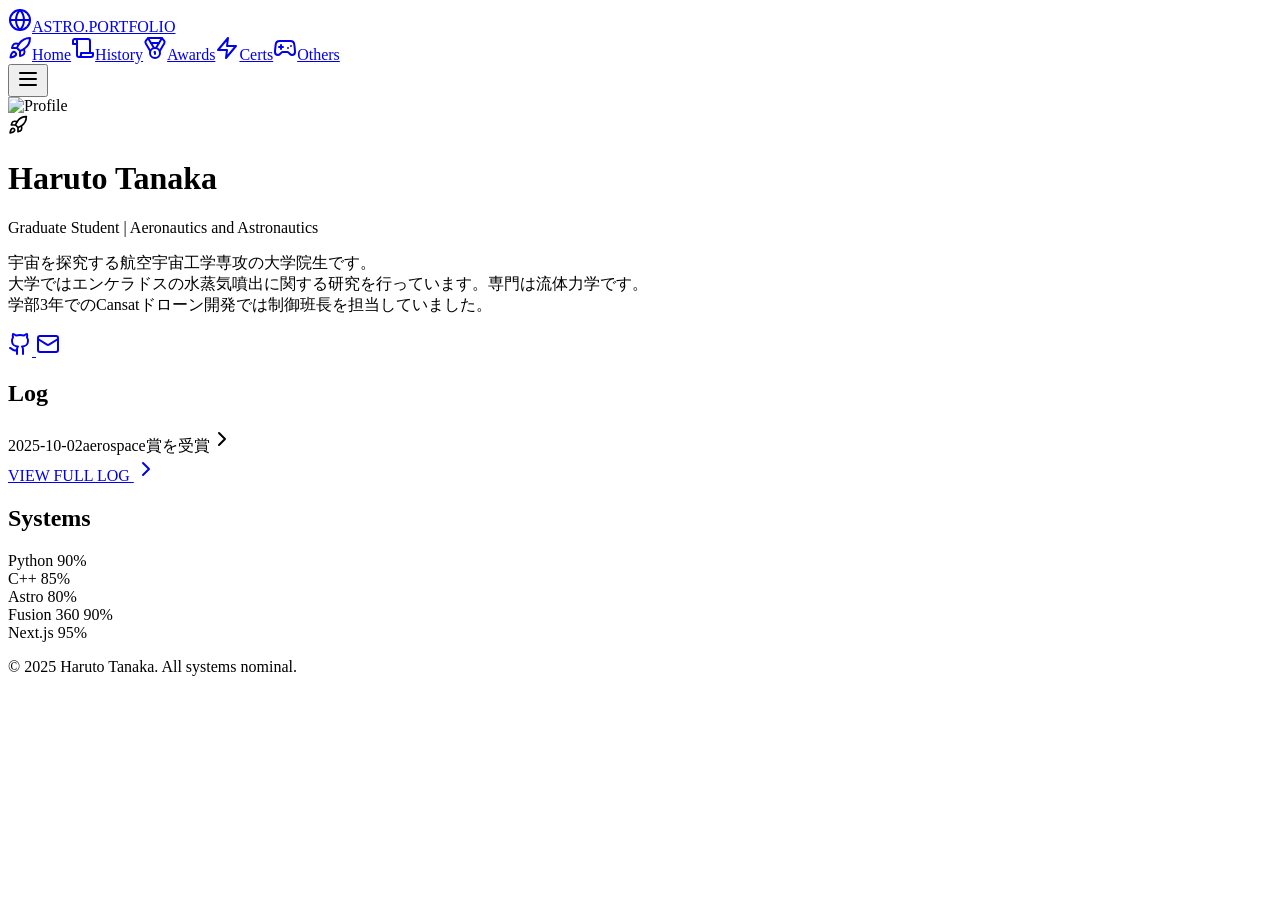
==== commit 58274992: "Updates" ====
--- a/index.html
+++ b/index.html
@@ -1,4 +1,4 @@
-<!DOCTYPE html><html lang="ja"> <head><meta charset="UTF-8"><meta name="description" content="Astro Portfolio Space Theme"><meta name="viewport" content="width=device-width"><link rel="icon" type="image/svg+xml" href="/favicon.svg"><meta name="generator" content="Astro v4.16.19"><title>Home | Haruto Tanaka Portfolio</title><!-- Google Fonts読み込み --><link rel="preconnect" href="https://fonts.googleapis.com"><link rel="preconnect" href="https://fonts.gstatic.com" crossorigin><link href="https://fonts.googleapis.com/css2?family=Space+Grotesk:wght@300;500;700&family=Zen+Kaku+Gothic+New:wght@400;500;700&display=swap" rel="stylesheet"><link rel="stylesheet" href="/_astro/awards.BRty1vWZ.css"></head> <body class="bg-slate-900 text-slate-200 font-sans selection:bg-cyan-500/30"> <!-- 背景の星空（クライアントサイドのみで実行） --> <style>astro-island,astro-slot,astro-static-slot{display:contents}</style><script>(()=>{var e=async t=>{await(await t())()};(self.Astro||(self.Astro={})).only=e;window.dispatchEvent(new Event("astro:only"));})();;(()=>{var A=Object.defineProperty;var g=(i,o,a)=>o in i?A(i,o,{enumerable:!0,configurable:!0,writable:!0,value:a}):i[o]=a;var d=(i,o,a)=>g(i,typeof o!="symbol"?o+"":o,a);{let i={0:t=>m(t),1:t=>a(t),2:t=>new RegExp(t),3:t=>new Date(t),4:t=>new Map(a(t)),5:t=>new Set(a(t)),6:t=>BigInt(t),7:t=>new URL(t),8:t=>new Uint8Array(t),9:t=>new Uint16Array(t),10:t=>new Uint32Array(t),11:t=>1/0*t},o=t=>{let[l,e]=t;return l in i?i[l](e):void 0},a=t=>t.map(o),m=t=>typeof t!="object"||t===null?t:Object.fromEntries(Object.entries(t).map(([l,e])=>[l,o(e)]));class y extends HTMLElement{constructor(){super(...arguments);d(this,"Component");d(this,"hydrator");d(this,"hydrate",async()=>{var b;if(!this.hydrator||!this.isConnected)return;let e=(b=this.parentElement)==null?void 0:b.closest("astro-island[ssr]");if(e){e.addEventListener("astro:hydrate",this.hydrate,{once:!0});return}let c=this.querySelectorAll("astro-slot"),n={},h=this.querySelectorAll("template[data-astro-template]");for(let r of h){let s=r.closest(this.tagName);s!=null&&s.isSameNode(this)&&(n[r.getAttribute("data-astro-template")||"default"]=r.innerHTML,r.remove())}for(let r of c){let s=r.closest(this.tagName);s!=null&&s.isSameNode(this)&&(n[r.getAttribute("name")||"default"]=r.innerHTML)}let p;try{p=this.hasAttribute("props")?m(JSON.parse(this.getAttribute("props"))):{}}catch(r){let s=this.getAttribute("component-url")||"<unknown>",v=this.getAttribute("component-export");throw v&&(s+=` (export ${v})`),console.error(`[hydrate] Error parsing props for component ${s}`,this.getAttribute("props"),r),r}let u;await this.hydrator(this)(this.Component,p,n,{client:this.getAttribute("client")}),this.removeAttribute("ssr"),this.dispatchEvent(new CustomEvent("astro:hydrate"))});d(this,"unmount",()=>{this.isConnected||this.dispatchEvent(new CustomEvent("astro:unmount"))})}disconnectedCallback(){document.removeEventListener("astro:after-swap",this.unmount),document.addEventListener("astro:after-swap",this.unmount,{once:!0})}connectedCallback(){if(!this.hasAttribute("await-children")||document.readyState==="interactive"||document.readyState==="complete")this.childrenConnectedCallback();else{let e=()=>{document.removeEventListener("DOMContentLoaded",e),c.disconnect(),this.childrenConnectedCallback()},c=new MutationObserver(()=>{var n;((n=this.lastChild)==null?void 0:n.nodeType)===Node.COMMENT_NODE&&this.lastChild.nodeValue==="astro:end"&&(this.lastChild.remove(),e())});c.observe(this,{childList:!0}),document.addEventListener("DOMContentLoaded",e)}}async childrenConnectedCallback(){let e=this.getAttribute("before-hydration-url");e&&await import(e),this.start()}async start(){let e=JSON.parse(this.getAttribute("opts")),c=this.getAttribute("client");if(Astro[c]===void 0){window.addEventListener(`astro:${c}`,()=>this.start(),{once:!0});return}try{await Astro[c](async()=>{let n=this.getAttribute("renderer-url"),[h,{default:p}]=await Promise.all([import(this.getAttribute("component-url")),n?import(n):()=>()=>{}]),u=this.getAttribute("component-export")||"default";if(!u.includes("."))this.Component=h[u];else{this.Component=h;for(let f of u.split("."))this.Component=this.Component[f]}return this.hydrator=p,this.hydrate},e,this)}catch(n){console.error(`[astro-island] Error hydrating ${this.getAttribute("component-url")}`,n)}}attributeChangedCallback(){this.hydrate()}}d(y,"observedAttributes",["props"]),customElements.get("astro-island")||customElements.define("astro-island",y)}})();</script><astro-island uid="NK5T9" component-url="/_astro/StarField.BER7_CDc.js" component-export="default" renderer-url="/_astro/client.i2PwhOJ4.js" props="{}" ssr="" client="only" opts="{&quot;name&quot;:&quot;StarField&quot;,&quot;value&quot;:&quot;react&quot;}"></astro-island> <!-- ナビゲーションメニュー --> <script>(()=>{var e=async t=>{await(await t())()};(self.Astro||(self.Astro={})).load=e;window.dispatchEvent(new Event("astro:load"));})();</script><astro-island uid="ZCbBDI" prefix="r5" component-url="/_astro/Navigation.-AkvYKxe.js" component-export="default" renderer-url="/_astro/client.i2PwhOJ4.js" props="{&quot;currentPath&quot;:[0,&quot;/&quot;]}" ssr="" client="load" opts="{&quot;name&quot;:&quot;Navigation&quot;,&quot;value&quot;:true}" await-children=""><nav class="fixed top-0 w-full z-50 border-b border-cyan-500/20 bg-slate-900/80 backdrop-blur-md"><div class="max-w-6xl mx-auto px-4"><div class="flex justify-between items-center h-16"><a href="/" class="flex items-center space-x-2 text-cyan-400 font-bold text-xl hover:text-cyan-300 transition group"><svg xmlns="http://www.w3.org/2000/svg" width="24" height="24" viewBox="0 0 24 24" fill="none" stroke="currentColor" stroke-width="2" stroke-linecap="round" stroke-linejoin="round" class="lucide lucide-globe w-6 h-6 group-hover:animate-spin-slow"><circle cx="12" cy="12" r="10"></circle><path d="M12 2a14.5 14.5 0 0 0 0 20 14.5 14.5 0 0 0 0-20"></path><path d="M2 12h20"></path></svg><span class="tracking-widest font-display">ASTRO.PORTFOLIO</span></a><div class="hidden md:flex space-x-2 lg:space-x-4"><a href="/" class="flex items-center space-x-2 px-3 lg:px-4 py-2 rounded-full transition-all duration-300 text-sm font-medium text-slate-900 bg-cyan-400 shadow-[0_0_15px_rgba(34,211,238,0.6)] font-bold"><svg xmlns="http://www.w3.org/2000/svg" width="24" height="24" viewBox="0 0 24 24" fill="none" stroke="currentColor" stroke-width="2" stroke-linecap="round" stroke-linejoin="round" class="lucide lucide-rocket w-4 h-4"><path d="M4.5 16.5c-1.5 1.26-2 5-2 5s3.74-.5 5-2c.71-.84.7-2.13-.09-2.91a2.18 2.18 0 0 0-2.91-.09z"></path><path d="m12 15-3-3a22 22 0 0 1 2-3.95A12.88 12.88 0 0 1 22 2c0 2.72-.78 7.5-6 11a22.35 22.35 0 0 1-4 2z"></path><path d="M9 12H4s.55-3.03 2-4c1.62-1.08 5 0 5 0"></path><path d="M12 15v5s3.03-.55 4-2c1.08-1.62 0-5 0-5"></path></svg><span>Home</span></a><a href="/history" class="flex items-center space-x-2 px-3 lg:px-4 py-2 rounded-full transition-all duration-300 text-sm font-medium text-slate-300 hover:text-cyan-400 hover:bg-white/5"><svg xmlns="http://www.w3.org/2000/svg" width="24" height="24" viewBox="0 0 24 24" fill="none" stroke="currentColor" stroke-width="2" stroke-linecap="round" stroke-linejoin="round" class="lucide lucide-scroll w-4 h-4"><path d="M8 21h12a2 2 0 0 0 2-2v-2H10v2a2 2 0 1 1-4 0V5a2 2 0 1 0-4 0v3h4"></path><path d="M19 17V5a2 2 0 0 0-2-2H4"></path></svg><span>History</span></a><a href="/awards" class="flex items-center space-x-2 px-3 lg:px-4 py-2 rounded-full transition-all duration-300 text-sm font-medium text-slate-300 hover:text-cyan-400 hover:bg-white/5"><svg xmlns="http://www.w3.org/2000/svg" width="24" height="24" viewBox="0 0 24 24" fill="none" stroke="currentColor" stroke-width="2" stroke-linecap="round" stroke-linejoin="round" class="lucide lucide-medal w-4 h-4"><path d="M7.21 15 2.66 7.14a2 2 0 0 1 .13-2.2L4.4 2.8A2 2 0 0 1 6 2h12a2 2 0 0 1 1.6.8l1.6 2.14a2 2 0 0 1 .14 2.2L16.79 15"></path><path d="M11 12 5.12 2.2"></path><path d="m13 12 5.88-9.8"></path><path d="M8 7h8"></path><circle cx="12" cy="17" r="5"></circle><path d="M12 18v-2h-.5"></path></svg><span>Awards</span></a><a href="/certifications" class="flex items-center space-x-2 px-3 lg:px-4 py-2 rounded-full transition-all duration-300 text-sm font-medium text-slate-300 hover:text-cyan-400 hover:bg-white/5"><svg xmlns="http://www.w3.org/2000/svg" width="24" height="24" viewBox="0 0 24 24" fill="none" stroke="currentColor" stroke-width="2" stroke-linecap="round" stroke-linejoin="round" class="lucide lucide-zap w-4 h-4"><polygon points="13 2 3 14 12 14 11 22 21 10 12 10 13 2"></polygon></svg><span>Certs</span></a><a href="/others" class="flex items-center space-x-2 px-3 lg:px-4 py-2 rounded-full transition-all duration-300 text-sm font-medium text-slate-300 hover:text-cyan-400 hover:bg-white/5"><svg xmlns="http://www.w3.org/2000/svg" width="24" height="24" viewBox="0 0 24 24" fill="none" stroke="currentColor" stroke-width="2" stroke-linecap="round" stroke-linejoin="round" class="lucide lucide-gamepad2 w-4 h-4"><line x1="6" x2="10" y1="11" y2="11"></line><line x1="8" x2="8" y1="9" y2="13"></line><line x1="15" x2="15.01" y1="12" y2="12"></line><line x1="18" x2="18.01" y1="10" y2="10"></line><path d="M17.32 5H6.68a4 4 0 0 0-3.978 3.59c-.006.052-.01.101-.017.152C2.604 9.416 2 14.456 2 16a3 3 0 0 0 3 3c1 0 1.5-.5 2-1l1.414-1.414A2 2 0 0 1 9.828 16h4.344a2 2 0 0 1 1.414.586L17 18c.5.5 1 1 2 1a3 3 0 0 0 3-3c0-1.545-.604-6.584-.685-7.258-.007-.05-.011-.1-.017-.151A4 4 0 0 0 17.32 5z"></path></svg><span>Others</span></a></div><div class="md:hidden"><button class="text-cyan-400 p-2"><svg xmlns="http://www.w3.org/2000/svg" width="24" height="24" viewBox="0 0 24 24" fill="none" stroke="currentColor" stroke-width="2" stroke-linecap="round" stroke-linejoin="round" class="lucide lucide-menu "><line x1="4" x2="20" y1="12" y2="12"></line><line x1="4" x2="20" y1="6" y2="6"></line><line x1="4" x2="20" y1="18" y2="18"></line></svg></button></div></div></div></nav><!--astro:end--></astro-island> <!-- 各ページの内容がここに入る --> <main class="max-w-6xl mx-auto px-4 py-24 pb-32 min-h-screen">  <div class="space-y-12 animate-in fade-in zoom-in duration-500">  <div class="bg-slate-800/40 backdrop-blur-md border border-cyan-500/20 rounded-xl p-6 shadow-xl hover:shadow-[0_0_20px_rgba(34,211,238,0.1)] transition duration-300 relative overflow-hidden group">  <div class="absolute top-0 left-0 w-full h-1 bg-gradient-to-r from-transparent via-cyan-500 to-transparent opacity-50"></div> <div class="flex flex-col md:flex-row items-center gap-8"> <div class="relative"> <div class="w-32 h-32 rounded-full overflow-hidden border-2 border-cyan-400 shadow-[0_0_20px_rgba(34,211,238,0.4)]"> <img src="https://api.dicebear.com/7.x/avataaars/svg?seed=Felix" alt="Profile" class="w-full h-full object-cover bg-slate-700"> </div> <div class="absolute -bottom-2 -right-2 bg-slate-900 text-cyan-400 p-2 rounded-full border border-cyan-500/30"> <svg xmlns="http://www.w3.org/2000/svg" width="20" height="20" viewBox="0 0 24 24" fill="none" stroke="currentColor" stroke-width="2" stroke-linecap="round" stroke-linejoin="round" class="lucide lucide-rocket "><path d="M4.5 16.5c-1.5 1.26-2 5-2 5s3.74-.5 5-2c.71-.84.7-2.13-.09-2.91a2.18 2.18 0 0 0-2.91-.09z"></path><path d="m12 15-3-3a22 22 0 0 1 2-3.95A12.88 12.88 0 0 1 22 2c0 2.72-.78 7.5-6 11a22.35 22.35 0 0 1-4 2z"></path><path d="M9 12H4s.55-3.03 2-4c1.62-1.08 5 0 5 0"></path><path d="M12 15v5s3.03-.55 4-2c1.08-1.62 0-5 0-5"></path></svg> </div> </div> <div class="text-left flex-1"> <h1 class="text-4xl md:text-5xl font-bold text-transparent bg-clip-text bg-gradient-to-r from-cyan-300 to-purple-400 mb-2 font-display">
+<!DOCTYPE html><html lang="ja"> <head><meta charset="UTF-8"><meta name="description" content="Astro Portfolio Space Theme"><meta name="viewport" content="width=device-width"><link rel="icon" type="image/svg+xml" href="/favicon.svg"><meta name="generator" content="Astro v4.16.19"><title>Home | Haruto Tanaka Portfolio</title><!-- Google Fonts読み込み --><link rel="preconnect" href="https://fonts.googleapis.com"><link rel="preconnect" href="https://fonts.gstatic.com" crossorigin><link href="https://fonts.googleapis.com/css2?family=Space+Grotesk:wght@300;500;700&family=Zen+Kaku+Gothic+New:wght@400;500;700&display=swap" rel="stylesheet"><link rel="stylesheet" href="/portfolio/_astro/awards.BRty1vWZ.css"></head> <body class="bg-slate-900 text-slate-200 font-sans selection:bg-cyan-500/30"> <!-- 背景の星空（クライアントサイドのみで実行） --> <style>astro-island,astro-slot,astro-static-slot{display:contents}</style><script>(()=>{var e=async t=>{await(await t())()};(self.Astro||(self.Astro={})).only=e;window.dispatchEvent(new Event("astro:only"));})();;(()=>{var A=Object.defineProperty;var g=(i,o,a)=>o in i?A(i,o,{enumerable:!0,configurable:!0,writable:!0,value:a}):i[o]=a;var d=(i,o,a)=>g(i,typeof o!="symbol"?o+"":o,a);{let i={0:t=>m(t),1:t=>a(t),2:t=>new RegExp(t),3:t=>new Date(t),4:t=>new Map(a(t)),5:t=>new Set(a(t)),6:t=>BigInt(t),7:t=>new URL(t),8:t=>new Uint8Array(t),9:t=>new Uint16Array(t),10:t=>new Uint32Array(t),11:t=>1/0*t},o=t=>{let[l,e]=t;return l in i?i[l](e):void 0},a=t=>t.map(o),m=t=>typeof t!="object"||t===null?t:Object.fromEntries(Object.entries(t).map(([l,e])=>[l,o(e)]));class y extends HTMLElement{constructor(){super(...arguments);d(this,"Component");d(this,"hydrator");d(this,"hydrate",async()=>{var b;if(!this.hydrator||!this.isConnected)return;let e=(b=this.parentElement)==null?void 0:b.closest("astro-island[ssr]");if(e){e.addEventListener("astro:hydrate",this.hydrate,{once:!0});return}let c=this.querySelectorAll("astro-slot"),n={},h=this.querySelectorAll("template[data-astro-template]");for(let r of h){let s=r.closest(this.tagName);s!=null&&s.isSameNode(this)&&(n[r.getAttribute("data-astro-template")||"default"]=r.innerHTML,r.remove())}for(let r of c){let s=r.closest(this.tagName);s!=null&&s.isSameNode(this)&&(n[r.getAttribute("name")||"default"]=r.innerHTML)}let p;try{p=this.hasAttribute("props")?m(JSON.parse(this.getAttribute("props"))):{}}catch(r){let s=this.getAttribute("component-url")||"<unknown>",v=this.getAttribute("component-export");throw v&&(s+=` (export ${v})`),console.error(`[hydrate] Error parsing props for component ${s}`,this.getAttribute("props"),r),r}let u;await this.hydrator(this)(this.Component,p,n,{client:this.getAttribute("client")}),this.removeAttribute("ssr"),this.dispatchEvent(new CustomEvent("astro:hydrate"))});d(this,"unmount",()=>{this.isConnected||this.dispatchEvent(new CustomEvent("astro:unmount"))})}disconnectedCallback(){document.removeEventListener("astro:after-swap",this.unmount),document.addEventListener("astro:after-swap",this.unmount,{once:!0})}connectedCallback(){if(!this.hasAttribute("await-children")||document.readyState==="interactive"||document.readyState==="complete")this.childrenConnectedCallback();else{let e=()=>{document.removeEventListener("DOMContentLoaded",e),c.disconnect(),this.childrenConnectedCallback()},c=new MutationObserver(()=>{var n;((n=this.lastChild)==null?void 0:n.nodeType)===Node.COMMENT_NODE&&this.lastChild.nodeValue==="astro:end"&&(this.lastChild.remove(),e())});c.observe(this,{childList:!0}),document.addEventListener("DOMContentLoaded",e)}}async childrenConnectedCallback(){let e=this.getAttribute("before-hydration-url");e&&await import(e),this.start()}async start(){let e=JSON.parse(this.getAttribute("opts")),c=this.getAttribute("client");if(Astro[c]===void 0){window.addEventListener(`astro:${c}`,()=>this.start(),{once:!0});return}try{await Astro[c](async()=>{let n=this.getAttribute("renderer-url"),[h,{default:p}]=await Promise.all([import(this.getAttribute("component-url")),n?import(n):()=>()=>{}]),u=this.getAttribute("component-export")||"default";if(!u.includes("."))this.Component=h[u];else{this.Component=h;for(let f of u.split("."))this.Component=this.Component[f]}return this.hydrator=p,this.hydrate},e,this)}catch(n){console.error(`[astro-island] Error hydrating ${this.getAttribute("component-url")}`,n)}}attributeChangedCallback(){this.hydrate()}}d(y,"observedAttributes",["props"]),customElements.get("astro-island")||customElements.define("astro-island",y)}})();</script><astro-island uid="NK5T9" component-url="/portfolio/_astro/StarField.BER7_CDc.js" component-export="default" renderer-url="/portfolio/_astro/client.i2PwhOJ4.js" props="{}" ssr="" client="only" opts="{&quot;name&quot;:&quot;StarField&quot;,&quot;value&quot;:&quot;react&quot;}"></astro-island> <!-- ナビゲーションメニュー --> <script>(()=>{var e=async t=>{await(await t())()};(self.Astro||(self.Astro={})).load=e;window.dispatchEvent(new Event("astro:load"));})();</script><astro-island uid="2kvfbo" prefix="r5" component-url="/portfolio/_astro/Navigation.-AkvYKxe.js" component-export="default" renderer-url="/portfolio/_astro/client.i2PwhOJ4.js" props="{&quot;currentPath&quot;:[0,&quot;/portfolio/&quot;]}" ssr="" client="load" opts="{&quot;name&quot;:&quot;Navigation&quot;,&quot;value&quot;:true}" await-children=""><nav class="fixed top-0 w-full z-50 border-b border-cyan-500/20 bg-slate-900/80 backdrop-blur-md"><div class="max-w-6xl mx-auto px-4"><div class="flex justify-between items-center h-16"><a href="/" class="flex items-center space-x-2 text-cyan-400 font-bold text-xl hover:text-cyan-300 transition group"><svg xmlns="http://www.w3.org/2000/svg" width="24" height="24" viewBox="0 0 24 24" fill="none" stroke="currentColor" stroke-width="2" stroke-linecap="round" stroke-linejoin="round" class="lucide lucide-globe w-6 h-6 group-hover:animate-spin-slow"><circle cx="12" cy="12" r="10"></circle><path d="M12 2a14.5 14.5 0 0 0 0 20 14.5 14.5 0 0 0 0-20"></path><path d="M2 12h20"></path></svg><span class="tracking-widest font-display">ASTRO.PORTFOLIO</span></a><div class="hidden md:flex space-x-2 lg:space-x-4"><a href="/" class="flex items-center space-x-2 px-3 lg:px-4 py-2 rounded-full transition-all duration-300 text-sm font-medium text-slate-300 hover:text-cyan-400 hover:bg-white/5"><svg xmlns="http://www.w3.org/2000/svg" width="24" height="24" viewBox="0 0 24 24" fill="none" stroke="currentColor" stroke-width="2" stroke-linecap="round" stroke-linejoin="round" class="lucide lucide-rocket w-4 h-4"><path d="M4.5 16.5c-1.5 1.26-2 5-2 5s3.74-.5 5-2c.71-.84.7-2.13-.09-2.91a2.18 2.18 0 0 0-2.91-.09z"></path><path d="m12 15-3-3a22 22 0 0 1 2-3.95A12.88 12.88 0 0 1 22 2c0 2.72-.78 7.5-6 11a22.35 22.35 0 0 1-4 2z"></path><path d="M9 12H4s.55-3.03 2-4c1.62-1.08 5 0 5 0"></path><path d="M12 15v5s3.03-.55 4-2c1.08-1.62 0-5 0-5"></path></svg><span>Home</span></a><a href="/history" class="flex items-center space-x-2 px-3 lg:px-4 py-2 rounded-full transition-all duration-300 text-sm font-medium text-slate-300 hover:text-cyan-400 hover:bg-white/5"><svg xmlns="http://www.w3.org/2000/svg" width="24" height="24" viewBox="0 0 24 24" fill="none" stroke="currentColor" stroke-width="2" stroke-linecap="round" stroke-linejoin="round" class="lucide lucide-scroll w-4 h-4"><path d="M8 21h12a2 2 0 0 0 2-2v-2H10v2a2 2 0 1 1-4 0V5a2 2 0 1 0-4 0v3h4"></path><path d="M19 17V5a2 2 0 0 0-2-2H4"></path></svg><span>History</span></a><a href="/awards" class="flex items-center space-x-2 px-3 lg:px-4 py-2 rounded-full transition-all duration-300 text-sm font-medium text-slate-300 hover:text-cyan-400 hover:bg-white/5"><svg xmlns="http://www.w3.org/2000/svg" width="24" height="24" viewBox="0 0 24 24" fill="none" stroke="currentColor" stroke-width="2" stroke-linecap="round" stroke-linejoin="round" class="lucide lucide-medal w-4 h-4"><path d="M7.21 15 2.66 7.14a2 2 0 0 1 .13-2.2L4.4 2.8A2 2 0 0 1 6 2h12a2 2 0 0 1 1.6.8l1.6 2.14a2 2 0 0 1 .14 2.2L16.79 15"></path><path d="M11 12 5.12 2.2"></path><path d="m13 12 5.88-9.8"></path><path d="M8 7h8"></path><circle cx="12" cy="17" r="5"></circle><path d="M12 18v-2h-.5"></path></svg><span>Awards</span></a><a href="/certifications" class="flex items-center space-x-2 px-3 lg:px-4 py-2 rounded-full transition-all duration-300 text-sm font-medium text-slate-300 hover:text-cyan-400 hover:bg-white/5"><svg xmlns="http://www.w3.org/2000/svg" width="24" height="24" viewBox="0 0 24 24" fill="none" stroke="currentColor" stroke-width="2" stroke-linecap="round" stroke-linejoin="round" class="lucide lucide-zap w-4 h-4"><polygon points="13 2 3 14 12 14 11 22 21 10 12 10 13 2"></polygon></svg><span>Certs</span></a><a href="/others" class="flex items-center space-x-2 px-3 lg:px-4 py-2 rounded-full transition-all duration-300 text-sm font-medium text-slate-300 hover:text-cyan-400 hover:bg-white/5"><svg xmlns="http://www.w3.org/2000/svg" width="24" height="24" viewBox="0 0 24 24" fill="none" stroke="currentColor" stroke-width="2" stroke-linecap="round" stroke-linejoin="round" class="lucide lucide-gamepad2 w-4 h-4"><line x1="6" x2="10" y1="11" y2="11"></line><line x1="8" x2="8" y1="9" y2="13"></line><line x1="15" x2="15.01" y1="12" y2="12"></line><line x1="18" x2="18.01" y1="10" y2="10"></line><path d="M17.32 5H6.68a4 4 0 0 0-3.978 3.59c-.006.052-.01.101-.017.152C2.604 9.416 2 14.456 2 16a3 3 0 0 0 3 3c1 0 1.5-.5 2-1l1.414-1.414A2 2 0 0 1 9.828 16h4.344a2 2 0 0 1 1.414.586L17 18c.5.5 1 1 2 1a3 3 0 0 0 3-3c0-1.545-.604-6.584-.685-7.258-.007-.05-.011-.1-.017-.151A4 4 0 0 0 17.32 5z"></path></svg><span>Others</span></a></div><div class="md:hidden"><button class="text-cyan-400 p-2"><svg xmlns="http://www.w3.org/2000/svg" width="24" height="24" viewBox="0 0 24 24" fill="none" stroke="currentColor" stroke-width="2" stroke-linecap="round" stroke-linejoin="round" class="lucide lucide-menu "><line x1="4" x2="20" y1="12" y2="12"></line><line x1="4" x2="20" y1="6" y2="6"></line><line x1="4" x2="20" y1="18" y2="18"></line></svg></button></div></div></div></nav><!--astro:end--></astro-island> <!-- 各ページの内容がここに入る --> <main class="max-w-6xl mx-auto px-4 py-24 pb-32 min-h-screen">  <div class="space-y-12 animate-in fade-in zoom-in duration-500">  <div class="bg-slate-800/40 backdrop-blur-md border border-cyan-500/20 rounded-xl p-6 shadow-xl hover:shadow-[0_0_20px_rgba(34,211,238,0.1)] transition duration-300 relative overflow-hidden group">  <div class="absolute top-0 left-0 w-full h-1 bg-gradient-to-r from-transparent via-cyan-500 to-transparent opacity-50"></div> <div class="flex flex-col md:flex-row items-center gap-8"> <div class="relative"> <div class="w-32 h-32 rounded-full overflow-hidden border-2 border-cyan-400 shadow-[0_0_20px_rgba(34,211,238,0.4)]"> <img src="https://api.dicebear.com/7.x/avataaars/svg?seed=Felix" alt="Profile" class="w-full h-full object-cover bg-slate-700"> </div> <div class="absolute -bottom-2 -right-2 bg-slate-900 text-cyan-400 p-2 rounded-full border border-cyan-500/30"> <svg xmlns="http://www.w3.org/2000/svg" width="20" height="20" viewBox="0 0 24 24" fill="none" stroke="currentColor" stroke-width="2" stroke-linecap="round" stroke-linejoin="round" class="lucide lucide-rocket "><path d="M4.5 16.5c-1.5 1.26-2 5-2 5s3.74-.5 5-2c.71-.84.7-2.13-.09-2.91a2.18 2.18 0 0 0-2.91-.09z"></path><path d="m12 15-3-3a22 22 0 0 1 2-3.95A12.88 12.88 0 0 1 22 2c0 2.72-.78 7.5-6 11a22.35 22.35 0 0 1-4 2z"></path><path d="M9 12H4s.55-3.03 2-4c1.62-1.08 5 0 5 0"></path><path d="M12 15v5s3.03-.55 4-2c1.08-1.62 0-5 0-5"></path></svg> </div> </div> <div class="text-left flex-1"> <h1 class="text-4xl md:text-5xl font-bold text-transparent bg-clip-text bg-gradient-to-r from-cyan-300 to-purple-400 mb-2 font-display">
 Haruto Tanaka
 </h1> <p class="text-cyan-100/80 mb-4 text-xl">Graduate Student | Aeronautics and Astronautics</p> <p class="text-slate-200 text-lg leading-relaxed max-w-2xl">
 宇宙を探究する航空宇宙工学専攻の大学院生です。<br>
@@ -6,6 +6,6 @@
 学部3年でのCansatドローン開発では制御班長を担当していました。
 </p> <div class="flex gap-4 mt-6"> <a href="https://github.com/haruto0106" class="p-3 bg-slate-700/50 rounded-full hover:bg-cyan-500/20 hover:text-cyan-300 transition border border-transparent hover:border-cyan-500/50"> <svg xmlns="http://www.w3.org/2000/svg" width="24" height="24" viewBox="0 0 24 24" fill="none" stroke="currentColor" stroke-width="2" stroke-linecap="round" stroke-linejoin="round" class="lucide lucide-github "><path d="M15 22v-4a4.8 4.8 0 0 0-1-3.5c3 0 6-2 6-5.5.08-1.25-.27-2.48-1-3.5.28-1.15.28-2.35 0-3.5 0 0-1 0-3 1.5-2.64-.5-5.36-.5-8 0C6 2 5 2 5 2c-.3 1.15-.3 2.35 0 3.5A5.403 5.403 0 0 0 4 9c0 3.5 3 5.5 6 5.5-.39.49-.68 1.05-.85 1.65-.17.6-.22 1.23-.15 1.85v4"></path><path d="M9 18c-4.51 2-5-2-7-2"></path></svg> </a> <a href="mailto:haruto.tachi73@gmail.com" class="p-3 bg-slate-700/50 rounded-full hover:bg-cyan-500/20 hover:text-cyan-300 transition border border-transparent hover:border-cyan-500/50"> <svg xmlns="http://www.w3.org/2000/svg" width="24" height="24" viewBox="0 0 24 24" fill="none" stroke="currentColor" stroke-width="2" stroke-linecap="round" stroke-linejoin="round" class="lucide lucide-mail "><rect width="20" height="16" x="2" y="4" rx="2"></rect><path d="m22 7-8.97 5.7a1.94 1.94 0 0 1-2.06 0L2 7"></path></svg> </a> </div> </div> </div>  </div>  <div class="grid md:grid-cols-3 gap-6"> <div class="md:col-span-2 flex flex-col h-full"> <h2 class="text-2xl text-cyan-400 font-bold mb-4 flex items-center gap-2"> <span class="w-3 h-3 bg-cyan-400 rounded-full animate-ping"></span>
 Log
-</h2> <div class="bg-slate-800/40 backdrop-blur-md border border-cyan-500/20 rounded-xl p-6 shadow-xl hover:shadow-[0_0_20px_rgba(34,211,238,0.1)] transition duration-300 flex-1 flex flex-col">  <div class="flex-1">  <astro-island uid="1Rz5jN" prefix="r4" component-url="/_astro/InteractiveGrid.C7GfG8JS.js" component-export="default" renderer-url="/_astro/client.i2PwhOJ4.js" props="{&quot;items&quot;:[1,[[0,{&quot;id&quot;:[0,&quot;news1.md&quot;],&quot;slug&quot;:[0,&quot;news1&quot;],&quot;body&quot;:[0,&quot;&lt;h1&gt;株式会社SpaceTechでの挑戦&lt;/h1&gt;\n&lt;p&gt;リードエンジニアとして、&lt;strong&gt;火星移住計画&lt;/strong&gt;のための管理ダッシュボード開発に従事しています。&lt;/p&gt;\n&lt;h2&gt;主な担当業務&lt;/h2&gt;\n&lt;ul&gt;\n&lt;li&gt;Astroを用いたパフォーマンス最適化&lt;/li&gt;\n&lt;li&gt;WebGLによる3D惑星マッピングの実装&lt;/li&gt;\n&lt;li&gt;デザインシステムの策定&lt;/li&gt;\n&lt;/ul&gt;\n&lt;p&gt;特に「遅延のない通信」をシミュレートするUIの実装においては、React Suspenseを駆使して...&lt;/p&gt;\n&quot;],&quot;collection&quot;:[0,&quot;news&quot;],&quot;data&quot;:[0,{&quot;date&quot;:[0,&quot;2025-10-02&quot;],&quot;title&quot;:[0,&quot;賞を受賞&quot;],&quot;category&quot;:[0,&quot;aerospace&quot;]}],&quot;render&quot;:[0,null]}]]],&quot;type&quot;:[0,&quot;news&quot;]}" ssr="" client="load" opts="{&quot;name&quot;:&quot;InteractiveGrid&quot;,&quot;value&quot;:true}" await-children=""><div class="space-y-2"><div class="flex flex-col sm:flex-row gap-2 sm:gap-4 sm:items-center p-4 hover:bg-white/5 rounded-lg transition border-b border-white/5 last:border-0 cursor-pointer group active:bg-white/10"><span class="text-base font-mono text-cyan-500/80 whitespace-nowrap">2025-10-02</span><span class="text-xs px-2 py-0.5 rounded border border-purple-500/30 text-purple-300 bg-purple-500/10 w-fit whitespace-nowrap">aerospace</span><span class="text-slate-200 group-hover:text-cyan-200 transition text-lg flex-1 line-clamp-1 sm:line-clamp-none">賞を受賞</span><svg xmlns="http://www.w3.org/2000/svg" width="24" height="24" viewBox="0 0 24 24" fill="none" stroke="currentColor" stroke-width="2" stroke-linecap="round" stroke-linejoin="round" class="lucide lucide-chevron-right w-4 h-4 text-slate-500 opacity-0 group-hover:opacity-100 transition-opacity hidden sm:block"><path d="m9 18 6-6-6-6"></path></svg></div></div><!--astro:end--></astro-island> </div> <div class="mt-4 pt-4 border-t border-white/5 flex justify-end"> <a href="/news" class="flex items-center gap-2 text-sm font-bold text-cyan-400 hover:text-cyan-200 transition group">
+</h2> <div class="bg-slate-800/40 backdrop-blur-md border border-cyan-500/20 rounded-xl p-6 shadow-xl hover:shadow-[0_0_20px_rgba(34,211,238,0.1)] transition duration-300 flex-1 flex flex-col">  <div class="flex-1">  <astro-island uid="1Rz5jN" prefix="r4" component-url="/portfolio/_astro/InteractiveGrid.C7GfG8JS.js" component-export="default" renderer-url="/portfolio/_astro/client.i2PwhOJ4.js" props="{&quot;items&quot;:[1,[[0,{&quot;id&quot;:[0,&quot;news1.md&quot;],&quot;slug&quot;:[0,&quot;news1&quot;],&quot;body&quot;:[0,&quot;&lt;h1&gt;株式会社SpaceTechでの挑戦&lt;/h1&gt;\n&lt;p&gt;リードエンジニアとして、&lt;strong&gt;火星移住計画&lt;/strong&gt;のための管理ダッシュボード開発に従事しています。&lt;/p&gt;\n&lt;h2&gt;主な担当業務&lt;/h2&gt;\n&lt;ul&gt;\n&lt;li&gt;Astroを用いたパフォーマンス最適化&lt;/li&gt;\n&lt;li&gt;WebGLによる3D惑星マッピングの実装&lt;/li&gt;\n&lt;li&gt;デザインシステムの策定&lt;/li&gt;\n&lt;/ul&gt;\n&lt;p&gt;特に「遅延のない通信」をシミュレートするUIの実装においては、React Suspenseを駆使して...&lt;/p&gt;\n&quot;],&quot;collection&quot;:[0,&quot;news&quot;],&quot;data&quot;:[0,{&quot;date&quot;:[0,&quot;2025-10-02&quot;],&quot;title&quot;:[0,&quot;賞を受賞&quot;],&quot;category&quot;:[0,&quot;aerospace&quot;]}],&quot;render&quot;:[0,null]}]]],&quot;type&quot;:[0,&quot;news&quot;]}" ssr="" client="load" opts="{&quot;name&quot;:&quot;InteractiveGrid&quot;,&quot;value&quot;:true}" await-children=""><div class="space-y-2"><div class="flex flex-col sm:flex-row gap-2 sm:gap-4 sm:items-center p-4 hover:bg-white/5 rounded-lg transition border-b border-white/5 last:border-0 cursor-pointer group active:bg-white/10"><span class="text-base font-mono text-cyan-500/80 whitespace-nowrap">2025-10-02</span><span class="text-xs px-2 py-0.5 rounded border border-purple-500/30 text-purple-300 bg-purple-500/10 w-fit whitespace-nowrap">aerospace</span><span class="text-slate-200 group-hover:text-cyan-200 transition text-lg flex-1 line-clamp-1 sm:line-clamp-none">賞を受賞</span><svg xmlns="http://www.w3.org/2000/svg" width="24" height="24" viewBox="0 0 24 24" fill="none" stroke="currentColor" stroke-width="2" stroke-linecap="round" stroke-linejoin="round" class="lucide lucide-chevron-right w-4 h-4 text-slate-500 opacity-0 group-hover:opacity-100 transition-opacity hidden sm:block"><path d="m9 18 6-6-6-6"></path></svg></div></div><!--astro:end--></astro-island> </div> <div class="mt-4 pt-4 border-t border-white/5 flex justify-end"> <a href="/news" class="flex items-center gap-2 text-sm font-bold text-cyan-400 hover:text-cyan-200 transition group">
 VIEW FULL LOG
 <svg xmlns="http://www.w3.org/2000/svg" width="24" height="24" viewBox="0 0 24 24" fill="none" stroke="currentColor" stroke-width="2" stroke-linecap="round" stroke-linejoin="round" class="lucide lucide-chevron-right w-4 h-4 group-hover:translate-x-1 transition-transform"><path d="m9 18 6-6-6-6"></path></svg> </a> </div>  </div> </div> <div> <h2 class="text-2xl text-cyan-400 font-bold mb-4">Systems</h2> <div class="bg-slate-800/40 backdrop-blur-md border border-cyan-500/20 rounded-xl p-6 shadow-xl hover:shadow-[0_0_20px_rgba(34,211,238,0.1)] transition duration-300">  <div class="space-y-6"> <div> <div class="flex justify-between text-base text-slate-300 mb-2"> <span>Python</span> <span class="text-cyan-400">90%</span> </div> <div class="h-3 bg-slate-700 rounded-full overflow-hidden"> <div class="h-full bg-gradient-to-r from-cyan-500 to-purple-500" style="width: 90%"></div> </div> </div><div> <div class="flex justify-between text-base text-slate-300 mb-2"> <span>C++</span> <span class="text-cyan-400">85%</span> </div> <div class="h-3 bg-slate-700 rounded-full overflow-hidden"> <div class="h-full bg-gradient-to-r from-cyan-500 to-purple-500" style="width: 85%"></div> </div> </div><div> <div class="flex justify-between text-base text-slate-300 mb-2"> <span>Astro</span> <span class="text-cyan-400">80%</span> </div> <div class="h-3 bg-slate-700 rounded-full overflow-hidden"> <div class="h-full bg-gradient-to-r from-cyan-500 to-purple-500" style="width: 80%"></div> </div> </div><div> <div class="flex justify-between text-base text-slate-300 mb-2"> <span>Fusion 360</span> <span class="text-cyan-400">90%</span> </div> <div class="h-3 bg-slate-700 rounded-full overflow-hidden"> <div class="h-full bg-gradient-to-r from-cyan-500 to-purple-500" style="width: 90%"></div> </div> </div><div> <div class="flex justify-between text-base text-slate-300 mb-2"> <span>Next.js</span> <span class="text-cyan-400">95%</span> </div> <div class="h-3 bg-slate-700 rounded-full overflow-hidden"> <div class="h-full bg-gradient-to-r from-cyan-500 to-purple-500" style="width: 95%"></div> </div> </div> </div>  </div> </div> </div> </div>  </main> <footer class="fixed bottom-0 w-full bg-slate-900/80 backdrop-blur-md border-t border-cyan-500/20 py-4 text-center text-xs text-slate-500"> <p>© 2025 Haruto Tanaka. All systems nominal.</p> </footer> </body></html>
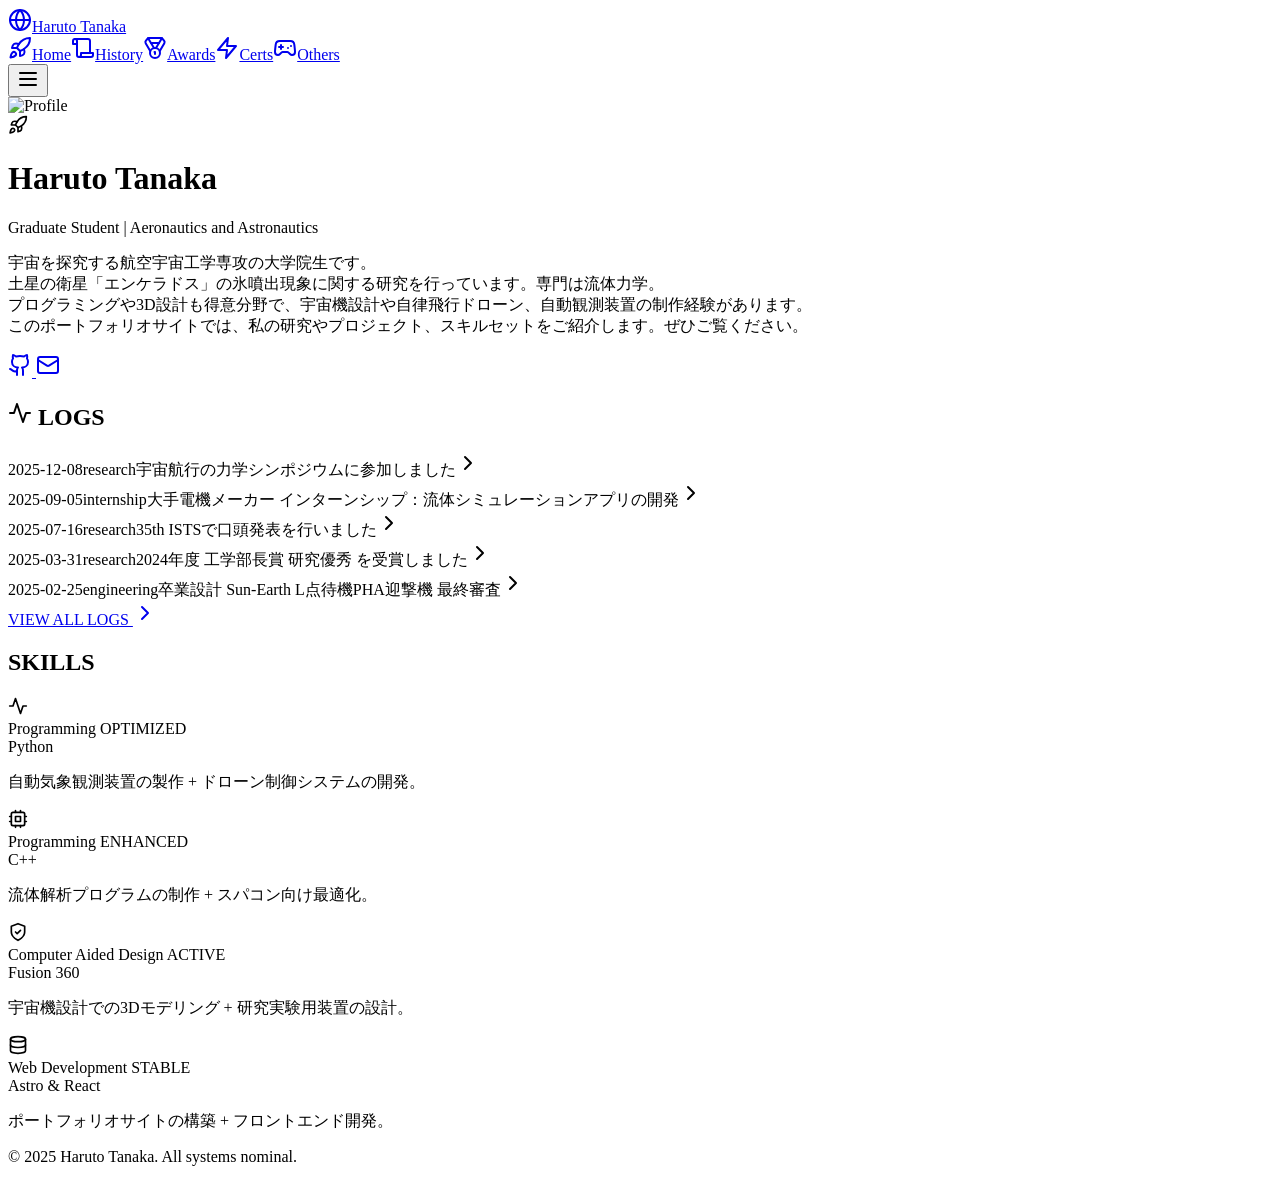
==== commit 2792687d: "Updates" ====
--- a/index.html
+++ b/index.html
@@ -1,11 +1,20 @@
-<!DOCTYPE html><html lang="ja"> <head><meta charset="UTF-8"><meta name="description" content="Astro Portfolio Space Theme"><meta name="viewport" content="width=device-width"><link rel="icon" type="image/svg+xml" href="/favicon.svg"><meta name="generator" content="Astro v4.16.19"><title>Home | Haruto Tanaka Portfolio</title><!-- Google Fonts読み込み --><link rel="preconnect" href="https://fonts.googleapis.com"><link rel="preconnect" href="https://fonts.gstatic.com" crossorigin><link href="https://fonts.googleapis.com/css2?family=Space+Grotesk:wght@300;500;700&family=Zen+Kaku+Gothic+New:wght@400;500;700&display=swap" rel="stylesheet"><link rel="stylesheet" href="/portfolio/_astro/awards.BRty1vWZ.css"></head> <body class="bg-slate-900 text-slate-200 font-sans selection:bg-cyan-500/30"> <!-- 背景の星空（クライアントサイドのみで実行） --> <style>astro-island,astro-slot,astro-static-slot{display:contents}</style><script>(()=>{var e=async t=>{await(await t())()};(self.Astro||(self.Astro={})).only=e;window.dispatchEvent(new Event("astro:only"));})();;(()=>{var A=Object.defineProperty;var g=(i,o,a)=>o in i?A(i,o,{enumerable:!0,configurable:!0,writable:!0,value:a}):i[o]=a;var d=(i,o,a)=>g(i,typeof o!="symbol"?o+"":o,a);{let i={0:t=>m(t),1:t=>a(t),2:t=>new RegExp(t),3:t=>new Date(t),4:t=>new Map(a(t)),5:t=>new Set(a(t)),6:t=>BigInt(t),7:t=>new URL(t),8:t=>new Uint8Array(t),9:t=>new Uint16Array(t),10:t=>new Uint32Array(t),11:t=>1/0*t},o=t=>{let[l,e]=t;return l in i?i[l](e):void 0},a=t=>t.map(o),m=t=>typeof t!="object"||t===null?t:Object.fromEntries(Object.entries(t).map(([l,e])=>[l,o(e)]));class y extends HTMLElement{constructor(){super(...arguments);d(this,"Component");d(this,"hydrator");d(this,"hydrate",async()=>{var b;if(!this.hydrator||!this.isConnected)return;let e=(b=this.parentElement)==null?void 0:b.closest("astro-island[ssr]");if(e){e.addEventListener("astro:hydrate",this.hydrate,{once:!0});return}let c=this.querySelectorAll("astro-slot"),n={},h=this.querySelectorAll("template[data-astro-template]");for(let r of h){let s=r.closest(this.tagName);s!=null&&s.isSameNode(this)&&(n[r.getAttribute("data-astro-template")||"default"]=r.innerHTML,r.remove())}for(let r of c){let s=r.closest(this.tagName);s!=null&&s.isSameNode(this)&&(n[r.getAttribute("name")||"default"]=r.innerHTML)}let p;try{p=this.hasAttribute("props")?m(JSON.parse(this.getAttribute("props"))):{}}catch(r){let s=this.getAttribute("component-url")||"<unknown>",v=this.getAttribute("component-export");throw v&&(s+=` (export ${v})`),console.error(`[hydrate] Error parsing props for component ${s}`,this.getAttribute("props"),r),r}let u;await this.hydrator(this)(this.Component,p,n,{client:this.getAttribute("client")}),this.removeAttribute("ssr"),this.dispatchEvent(new CustomEvent("astro:hydrate"))});d(this,"unmount",()=>{this.isConnected||this.dispatchEvent(new CustomEvent("astro:unmount"))})}disconnectedCallback(){document.removeEventListener("astro:after-swap",this.unmount),document.addEventListener("astro:after-swap",this.unmount,{once:!0})}connectedCallback(){if(!this.hasAttribute("await-children")||document.readyState==="interactive"||document.readyState==="complete")this.childrenConnectedCallback();else{let e=()=>{document.removeEventListener("DOMContentLoaded",e),c.disconnect(),this.childrenConnectedCallback()},c=new MutationObserver(()=>{var n;((n=this.lastChild)==null?void 0:n.nodeType)===Node.COMMENT_NODE&&this.lastChild.nodeValue==="astro:end"&&(this.lastChild.remove(),e())});c.observe(this,{childList:!0}),document.addEventListener("DOMContentLoaded",e)}}async childrenConnectedCallback(){let e=this.getAttribute("before-hydration-url");e&&await import(e),this.start()}async start(){let e=JSON.parse(this.getAttribute("opts")),c=this.getAttribute("client");if(Astro[c]===void 0){window.addEventListener(`astro:${c}`,()=>this.start(),{once:!0});return}try{await Astro[c](async()=>{let n=this.getAttribute("renderer-url"),[h,{default:p}]=await Promise.all([import(this.getAttribute("component-url")),n?import(n):()=>()=>{}]),u=this.getAttribute("component-export")||"default";if(!u.includes("."))this.Component=h[u];else{this.Component=h;for(let f of u.split("."))this.Component=this.Component[f]}return this.hydrator=p,this.hydrate},e,this)}catch(n){console.error(`[astro-island] Error hydrating ${this.getAttribute("component-url")}`,n)}}attributeChangedCallback(){this.hydrate()}}d(y,"observedAttributes",["props"]),customElements.get("astro-island")||customElements.define("astro-island",y)}})();</script><astro-island uid="NK5T9" component-url="/portfolio/_astro/StarField.BER7_CDc.js" component-export="default" renderer-url="/portfolio/_astro/client.i2PwhOJ4.js" props="{}" ssr="" client="only" opts="{&quot;name&quot;:&quot;StarField&quot;,&quot;value&quot;:&quot;react&quot;}"></astro-island> <!-- ナビゲーションメニュー --> <script>(()=>{var e=async t=>{await(await t())()};(self.Astro||(self.Astro={})).load=e;window.dispatchEvent(new Event("astro:load"));})();</script><astro-island uid="2kvfbo" prefix="r5" component-url="/portfolio/_astro/Navigation.-AkvYKxe.js" component-export="default" renderer-url="/portfolio/_astro/client.i2PwhOJ4.js" props="{&quot;currentPath&quot;:[0,&quot;/portfolio/&quot;]}" ssr="" client="load" opts="{&quot;name&quot;:&quot;Navigation&quot;,&quot;value&quot;:true}" await-children=""><nav class="fixed top-0 w-full z-50 border-b border-cyan-500/20 bg-slate-900/80 backdrop-blur-md"><div class="max-w-6xl mx-auto px-4"><div class="flex justify-between items-center h-16"><a href="/" class="flex items-center space-x-2 text-cyan-400 font-bold text-xl hover:text-cyan-300 transition group"><svg xmlns="http://www.w3.org/2000/svg" width="24" height="24" viewBox="0 0 24 24" fill="none" stroke="currentColor" stroke-width="2" stroke-linecap="round" stroke-linejoin="round" class="lucide lucide-globe w-6 h-6 group-hover:animate-spin-slow"><circle cx="12" cy="12" r="10"></circle><path d="M12 2a14.5 14.5 0 0 0 0 20 14.5 14.5 0 0 0 0-20"></path><path d="M2 12h20"></path></svg><span class="tracking-widest font-display">ASTRO.PORTFOLIO</span></a><div class="hidden md:flex space-x-2 lg:space-x-4"><a href="/" class="flex items-center space-x-2 px-3 lg:px-4 py-2 rounded-full transition-all duration-300 text-sm font-medium text-slate-300 hover:text-cyan-400 hover:bg-white/5"><svg xmlns="http://www.w3.org/2000/svg" width="24" height="24" viewBox="0 0 24 24" fill="none" stroke="currentColor" stroke-width="2" stroke-linecap="round" stroke-linejoin="round" class="lucide lucide-rocket w-4 h-4"><path d="M4.5 16.5c-1.5 1.26-2 5-2 5s3.74-.5 5-2c.71-.84.7-2.13-.09-2.91a2.18 2.18 0 0 0-2.91-.09z"></path><path d="m12 15-3-3a22 22 0 0 1 2-3.95A12.88 12.88 0 0 1 22 2c0 2.72-.78 7.5-6 11a22.35 22.35 0 0 1-4 2z"></path><path d="M9 12H4s.55-3.03 2-4c1.62-1.08 5 0 5 0"></path><path d="M12 15v5s3.03-.55 4-2c1.08-1.62 0-5 0-5"></path></svg><span>Home</span></a><a href="/history" class="flex items-center space-x-2 px-3 lg:px-4 py-2 rounded-full transition-all duration-300 text-sm font-medium text-slate-300 hover:text-cyan-400 hover:bg-white/5"><svg xmlns="http://www.w3.org/2000/svg" width="24" height="24" viewBox="0 0 24 24" fill="none" stroke="currentColor" stroke-width="2" stroke-linecap="round" stroke-linejoin="round" class="lucide lucide-scroll w-4 h-4"><path d="M8 21h12a2 2 0 0 0 2-2v-2H10v2a2 2 0 1 1-4 0V5a2 2 0 1 0-4 0v3h4"></path><path d="M19 17V5a2 2 0 0 0-2-2H4"></path></svg><span>History</span></a><a href="/awards" class="flex items-center space-x-2 px-3 lg:px-4 py-2 rounded-full transition-all duration-300 text-sm font-medium text-slate-300 hover:text-cyan-400 hover:bg-white/5"><svg xmlns="http://www.w3.org/2000/svg" width="24" height="24" viewBox="0 0 24 24" fill="none" stroke="currentColor" stroke-width="2" stroke-linecap="round" stroke-linejoin="round" class="lucide lucide-medal w-4 h-4"><path d="M7.21 15 2.66 7.14a2 2 0 0 1 .13-2.2L4.4 2.8A2 2 0 0 1 6 2h12a2 2 0 0 1 1.6.8l1.6 2.14a2 2 0 0 1 .14 2.2L16.79 15"></path><path d="M11 12 5.12 2.2"></path><path d="m13 12 5.88-9.8"></path><path d="M8 7h8"></path><circle cx="12" cy="17" r="5"></circle><path d="M12 18v-2h-.5"></path></svg><span>Awards</span></a><a href="/certifications" class="flex items-center space-x-2 px-3 lg:px-4 py-2 rounded-full transition-all duration-300 text-sm font-medium text-slate-300 hover:text-cyan-400 hover:bg-white/5"><svg xmlns="http://www.w3.org/2000/svg" width="24" height="24" viewBox="0 0 24 24" fill="none" stroke="currentColor" stroke-width="2" stroke-linecap="round" stroke-linejoin="round" class="lucide lucide-zap w-4 h-4"><polygon points="13 2 3 14 12 14 11 22 21 10 12 10 13 2"></polygon></svg><span>Certs</span></a><a href="/others" class="flex items-center space-x-2 px-3 lg:px-4 py-2 rounded-full transition-all duration-300 text-sm font-medium text-slate-300 hover:text-cyan-400 hover:bg-white/5"><svg xmlns="http://www.w3.org/2000/svg" width="24" height="24" viewBox="0 0 24 24" fill="none" stroke="currentColor" stroke-width="2" stroke-linecap="round" stroke-linejoin="round" class="lucide lucide-gamepad2 w-4 h-4"><line x1="6" x2="10" y1="11" y2="11"></line><line x1="8" x2="8" y1="9" y2="13"></line><line x1="15" x2="15.01" y1="12" y2="12"></line><line x1="18" x2="18.01" y1="10" y2="10"></line><path d="M17.32 5H6.68a4 4 0 0 0-3.978 3.59c-.006.052-.01.101-.017.152C2.604 9.416 2 14.456 2 16a3 3 0 0 0 3 3c1 0 1.5-.5 2-1l1.414-1.414A2 2 0 0 1 9.828 16h4.344a2 2 0 0 1 1.414.586L17 18c.5.5 1 1 2 1a3 3 0 0 0 3-3c0-1.545-.604-6.584-.685-7.258-.007-.05-.011-.1-.017-.151A4 4 0 0 0 17.32 5z"></path></svg><span>Others</span></a></div><div class="md:hidden"><button class="text-cyan-400 p-2"><svg xmlns="http://www.w3.org/2000/svg" width="24" height="24" viewBox="0 0 24 24" fill="none" stroke="currentColor" stroke-width="2" stroke-linecap="round" stroke-linejoin="round" class="lucide lucide-menu "><line x1="4" x2="20" y1="12" y2="12"></line><line x1="4" x2="20" y1="6" y2="6"></line><line x1="4" x2="20" y1="18" y2="18"></line></svg></button></div></div></div></nav><!--astro:end--></astro-island> <!-- 各ページの内容がここに入る --> <main class="max-w-6xl mx-auto px-4 py-24 pb-32 min-h-screen">  <div class="space-y-12 animate-in fade-in zoom-in duration-500">  <div class="bg-slate-800/40 backdrop-blur-md border border-cyan-500/20 rounded-xl p-6 shadow-xl hover:shadow-[0_0_20px_rgba(34,211,238,0.1)] transition duration-300 relative overflow-hidden group">  <div class="absolute top-0 left-0 w-full h-1 bg-gradient-to-r from-transparent via-cyan-500 to-transparent opacity-50"></div> <div class="flex flex-col md:flex-row items-center gap-8"> <div class="relative"> <div class="w-32 h-32 rounded-full overflow-hidden border-2 border-cyan-400 shadow-[0_0_20px_rgba(34,211,238,0.4)]"> <img src="https://api.dicebear.com/7.x/avataaars/svg?seed=Felix" alt="Profile" class="w-full h-full object-cover bg-slate-700"> </div> <div class="absolute -bottom-2 -right-2 bg-slate-900 text-cyan-400 p-2 rounded-full border border-cyan-500/30"> <svg xmlns="http://www.w3.org/2000/svg" width="20" height="20" viewBox="0 0 24 24" fill="none" stroke="currentColor" stroke-width="2" stroke-linecap="round" stroke-linejoin="round" class="lucide lucide-rocket "><path d="M4.5 16.5c-1.5 1.26-2 5-2 5s3.74-.5 5-2c.71-.84.7-2.13-.09-2.91a2.18 2.18 0 0 0-2.91-.09z"></path><path d="m12 15-3-3a22 22 0 0 1 2-3.95A12.88 12.88 0 0 1 22 2c0 2.72-.78 7.5-6 11a22.35 22.35 0 0 1-4 2z"></path><path d="M9 12H4s.55-3.03 2-4c1.62-1.08 5 0 5 0"></path><path d="M12 15v5s3.03-.55 4-2c1.08-1.62 0-5 0-5"></path></svg> </div> </div> <div class="text-left flex-1"> <h1 class="text-4xl md:text-5xl font-bold text-transparent bg-clip-text bg-gradient-to-r from-cyan-300 to-purple-400 mb-2 font-display">
+<!DOCTYPE html><html lang="ja"> <head><meta charset="UTF-8"><meta name="description" content="Astro Portfolio Space Theme"><meta name="viewport" content="width=device-width"><link rel="icon" type="image/svg+xml" href="/favicon.svg"><meta name="generator" content="Astro v4.16.19"><title>Home | Haruto Tanaka Portfolio</title><!-- Google Fonts読み込み --><link rel="preconnect" href="https://fonts.googleapis.com"><link rel="preconnect" href="https://fonts.gstatic.com" crossorigin><link href="https://fonts.googleapis.com/css2?family=Space+Grotesk:wght@300;500;700&family=Zen+Kaku+Gothic+New:wght@400;500;700&display=swap" rel="stylesheet"><link rel="stylesheet" href="/portfolio/_astro/awards.DAdNQK4d.css"></head> <body class="bg-slate-900 text-slate-200 font-sans selection:bg-cyan-500/30"> <!-- 背景の星空（クライアントサイドのみで実行） --> <style>astro-island,astro-slot,astro-static-slot{display:contents}</style><script>(()=>{var e=async t=>{await(await t())()};(self.Astro||(self.Astro={})).only=e;window.dispatchEvent(new Event("astro:only"));})();;(()=>{var A=Object.defineProperty;var g=(i,o,a)=>o in i?A(i,o,{enumerable:!0,configurable:!0,writable:!0,value:a}):i[o]=a;var d=(i,o,a)=>g(i,typeof o!="symbol"?o+"":o,a);{let i={0:t=>m(t),1:t=>a(t),2:t=>new RegExp(t),3:t=>new Date(t),4:t=>new Map(a(t)),5:t=>new Set(a(t)),6:t=>BigInt(t),7:t=>new URL(t),8:t=>new Uint8Array(t),9:t=>new Uint16Array(t),10:t=>new Uint32Array(t),11:t=>1/0*t},o=t=>{let[l,e]=t;return l in i?i[l](e):void 0},a=t=>t.map(o),m=t=>typeof t!="object"||t===null?t:Object.fromEntries(Object.entries(t).map(([l,e])=>[l,o(e)]));class y extends HTMLElement{constructor(){super(...arguments);d(this,"Component");d(this,"hydrator");d(this,"hydrate",async()=>{var b;if(!this.hydrator||!this.isConnected)return;let e=(b=this.parentElement)==null?void 0:b.closest("astro-island[ssr]");if(e){e.addEventListener("astro:hydrate",this.hydrate,{once:!0});return}let c=this.querySelectorAll("astro-slot"),n={},h=this.querySelectorAll("template[data-astro-template]");for(let r of h){let s=r.closest(this.tagName);s!=null&&s.isSameNode(this)&&(n[r.getAttribute("data-astro-template")||"default"]=r.innerHTML,r.remove())}for(let r of c){let s=r.closest(this.tagName);s!=null&&s.isSameNode(this)&&(n[r.getAttribute("name")||"default"]=r.innerHTML)}let p;try{p=this.hasAttribute("props")?m(JSON.parse(this.getAttribute("props"))):{}}catch(r){let s=this.getAttribute("component-url")||"<unknown>",v=this.getAttribute("component-export");throw v&&(s+=` (export ${v})`),console.error(`[hydrate] Error parsing props for component ${s}`,this.getAttribute("props"),r),r}let u;await this.hydrator(this)(this.Component,p,n,{client:this.getAttribute("client")}),this.removeAttribute("ssr"),this.dispatchEvent(new CustomEvent("astro:hydrate"))});d(this,"unmount",()=>{this.isConnected||this.dispatchEvent(new CustomEvent("astro:unmount"))})}disconnectedCallback(){document.removeEventListener("astro:after-swap",this.unmount),document.addEventListener("astro:after-swap",this.unmount,{once:!0})}connectedCallback(){if(!this.hasAttribute("await-children")||document.readyState==="interactive"||document.readyState==="complete")this.childrenConnectedCallback();else{let e=()=>{document.removeEventListener("DOMContentLoaded",e),c.disconnect(),this.childrenConnectedCallback()},c=new MutationObserver(()=>{var n;((n=this.lastChild)==null?void 0:n.nodeType)===Node.COMMENT_NODE&&this.lastChild.nodeValue==="astro:end"&&(this.lastChild.remove(),e())});c.observe(this,{childList:!0}),document.addEventListener("DOMContentLoaded",e)}}async childrenConnectedCallback(){let e=this.getAttribute("before-hydration-url");e&&await import(e),this.start()}async start(){let e=JSON.parse(this.getAttribute("opts")),c=this.getAttribute("client");if(Astro[c]===void 0){window.addEventListener(`astro:${c}`,()=>this.start(),{once:!0});return}try{await Astro[c](async()=>{let n=this.getAttribute("renderer-url"),[h,{default:p}]=await Promise.all([import(this.getAttribute("component-url")),n?import(n):()=>()=>{}]),u=this.getAttribute("component-export")||"default";if(!u.includes("."))this.Component=h[u];else{this.Component=h;for(let f of u.split("."))this.Component=this.Component[f]}return this.hydrator=p,this.hydrate},e,this)}catch(n){console.error(`[astro-island] Error hydrating ${this.getAttribute("component-url")}`,n)}}attributeChangedCallback(){this.hydrate()}}d(y,"observedAttributes",["props"]),customElements.get("astro-island")||customElements.define("astro-island",y)}})();</script><astro-island uid="NK5T9" component-url="/portfolio/_astro/StarField.BER7_CDc.js" component-export="default" renderer-url="/portfolio/_astro/client.i2PwhOJ4.js" props="{}" ssr="" client="only" opts="{&quot;name&quot;:&quot;StarField&quot;,&quot;value&quot;:&quot;react&quot;}"></astro-island> <!-- ナビゲーションメニュー --> <script>(()=>{var e=async t=>{await(await t())()};(self.Astro||(self.Astro={})).load=e;window.dispatchEvent(new Event("astro:load"));})();</script><astro-island uid="SWBPg" prefix="r10" component-url="/portfolio/_astro/Navigation.BKLd3MUd.js" component-export="default" renderer-url="/portfolio/_astro/client.i2PwhOJ4.js" props="{&quot;currentPath&quot;:[0,&quot;/portfolio/&quot;]}" ssr="" client="load" opts="{&quot;name&quot;:&quot;Navigation&quot;,&quot;value&quot;:true}" await-children=""><nav class="fixed top-0 w-full z-50 border-b border-cyan-500/20 bg-slate-900/80 backdrop-blur-md"><div class="max-w-6xl mx-auto px-4"><div class="flex justify-between items-center h-16"><a href="/portfolio/" class="flex items-center space-x-2 text-cyan-400 font-bold text-xl hover:text-cyan-300 transition group"><svg xmlns="http://www.w3.org/2000/svg" width="24" height="24" viewBox="0 0 24 24" fill="none" stroke="currentColor" stroke-width="2" stroke-linecap="round" stroke-linejoin="round" class="lucide lucide-globe w-6 h-6 group-hover:animate-spin-slow"><circle cx="12" cy="12" r="10"></circle><path d="M12 2a14.5 14.5 0 0 0 0 20 14.5 14.5 0 0 0 0-20"></path><path d="M2 12h20"></path></svg><span class="tracking-widest font-display">Haruto Tanaka</span></a><div class="hidden md:flex space-x-2 lg:space-x-4"><a href="/portfolio/" class="flex items-center space-x-2 px-3 lg:px-4 py-2 rounded-full transition-all duration-300 text-sm font-medium text-slate-900 bg-cyan-400 shadow-[0_0_15px_rgba(34,211,238,0.6)] font-bold"><svg xmlns="http://www.w3.org/2000/svg" width="24" height="24" viewBox="0 0 24 24" fill="none" stroke="currentColor" stroke-width="2" stroke-linecap="round" stroke-linejoin="round" class="lucide lucide-rocket w-4 h-4"><path d="M4.5 16.5c-1.5 1.26-2 5-2 5s3.74-.5 5-2c.71-.84.7-2.13-.09-2.91a2.18 2.18 0 0 0-2.91-.09z"></path><path d="m12 15-3-3a22 22 0 0 1 2-3.95A12.88 12.88 0 0 1 22 2c0 2.72-.78 7.5-6 11a22.35 22.35 0 0 1-4 2z"></path><path d="M9 12H4s.55-3.03 2-4c1.62-1.08 5 0 5 0"></path><path d="M12 15v5s3.03-.55 4-2c1.08-1.62 0-5 0-5"></path></svg><span>Home</span></a><a href="/portfolio/history/" class="flex items-center space-x-2 px-3 lg:px-4 py-2 rounded-full transition-all duration-300 text-sm font-medium text-slate-300 hover:text-cyan-400 hover:bg-white/5"><svg xmlns="http://www.w3.org/2000/svg" width="24" height="24" viewBox="0 0 24 24" fill="none" stroke="currentColor" stroke-width="2" stroke-linecap="round" stroke-linejoin="round" class="lucide lucide-scroll w-4 h-4"><path d="M8 21h12a2 2 0 0 0 2-2v-2H10v2a2 2 0 1 1-4 0V5a2 2 0 1 0-4 0v3h4"></path><path d="M19 17V5a2 2 0 0 0-2-2H4"></path></svg><span>History</span></a><a href="/portfolio/awards/" class="flex items-center space-x-2 px-3 lg:px-4 py-2 rounded-full transition-all duration-300 text-sm font-medium text-slate-300 hover:text-cyan-400 hover:bg-white/5"><svg xmlns="http://www.w3.org/2000/svg" width="24" height="24" viewBox="0 0 24 24" fill="none" stroke="currentColor" stroke-width="2" stroke-linecap="round" stroke-linejoin="round" class="lucide lucide-medal w-4 h-4"><path d="M7.21 15 2.66 7.14a2 2 0 0 1 .13-2.2L4.4 2.8A2 2 0 0 1 6 2h12a2 2 0 0 1 1.6.8l1.6 2.14a2 2 0 0 1 .14 2.2L16.79 15"></path><path d="M11 12 5.12 2.2"></path><path d="m13 12 5.88-9.8"></path><path d="M8 7h8"></path><circle cx="12" cy="17" r="5"></circle><path d="M12 18v-2h-.5"></path></svg><span>Awards</span></a><a href="/portfolio/certifications/" class="flex items-center space-x-2 px-3 lg:px-4 py-2 rounded-full transition-all duration-300 text-sm font-medium text-slate-300 hover:text-cyan-400 hover:bg-white/5"><svg xmlns="http://www.w3.org/2000/svg" width="24" height="24" viewBox="0 0 24 24" fill="none" stroke="currentColor" stroke-width="2" stroke-linecap="round" stroke-linejoin="round" class="lucide lucide-zap w-4 h-4"><polygon points="13 2 3 14 12 14 11 22 21 10 12 10 13 2"></polygon></svg><span>Certs</span></a><a href="/portfolio/others/" class="flex items-center space-x-2 px-3 lg:px-4 py-2 rounded-full transition-all duration-300 text-sm font-medium text-slate-300 hover:text-cyan-400 hover:bg-white/5"><svg xmlns="http://www.w3.org/2000/svg" width="24" height="24" viewBox="0 0 24 24" fill="none" stroke="currentColor" stroke-width="2" stroke-linecap="round" stroke-linejoin="round" class="lucide lucide-gamepad2 w-4 h-4"><line x1="6" x2="10" y1="11" y2="11"></line><line x1="8" x2="8" y1="9" y2="13"></line><line x1="15" x2="15.01" y1="12" y2="12"></line><line x1="18" x2="18.01" y1="10" y2="10"></line><path d="M17.32 5H6.68a4 4 0 0 0-3.978 3.59c-.006.052-.01.101-.017.152C2.604 9.416 2 14.456 2 16a3 3 0 0 0 3 3c1 0 1.5-.5 2-1l1.414-1.414A2 2 0 0 1 9.828 16h4.344a2 2 0 0 1 1.414.586L17 18c.5.5 1 1 2 1a3 3 0 0 0 3-3c0-1.545-.604-6.584-.685-7.258-.007-.05-.011-.1-.017-.151A4 4 0 0 0 17.32 5z"></path></svg><span>Others</span></a></div><div class="md:hidden"><button class="text-cyan-400 p-2"><svg xmlns="http://www.w3.org/2000/svg" width="24" height="24" viewBox="0 0 24 24" fill="none" stroke="currentColor" stroke-width="2" stroke-linecap="round" stroke-linejoin="round" class="lucide lucide-menu "><line x1="4" x2="20" y1="12" y2="12"></line><line x1="4" x2="20" y1="6" y2="6"></line><line x1="4" x2="20" y1="18" y2="18"></line></svg></button></div></div></div></nav><!--astro:end--></astro-island> <!-- 各ページの内容がここに入る --> <main class="max-w-6xl mx-auto px-4 py-24 pb-32 min-h-screen">  <div class="space-y-12 animate-in fade-in zoom-in duration-500">  <div class="bg-slate-800/40 backdrop-blur-md border border-cyan-500/20 rounded-xl p-6 shadow-xl hover:shadow-[0_0_20px_rgba(34,211,238,0.1)] transition duration-300 relative overflow-hidden group">  <div class="absolute top-0 left-0 w-full h-1 bg-gradient-to-r from-transparent via-cyan-500 to-transparent opacity-50"></div> <div class="flex flex-col md:flex-row items-center gap-8"> <div class="relative"> <div class="w-32 h-32 rounded-full overflow-hidden border-2 border-cyan-400 shadow-[0_0_20px_rgba(34,211,238,0.4)]"> <img src="/portfolio/images/profile.jpg" alt="Profile" class="w-full h-full object-cover bg-slate-700"> </div> <div class="absolute -bottom-2 -right-2 bg-slate-900 text-cyan-400 p-2 rounded-full border border-cyan-500/30"> <svg xmlns="http://www.w3.org/2000/svg" width="20" height="20" viewBox="0 0 24 24" fill="none" stroke="currentColor" stroke-width="2" stroke-linecap="round" stroke-linejoin="round" class="lucide lucide-rocket "><path d="M4.5 16.5c-1.5 1.26-2 5-2 5s3.74-.5 5-2c.71-.84.7-2.13-.09-2.91a2.18 2.18 0 0 0-2.91-.09z"></path><path d="m12 15-3-3a22 22 0 0 1 2-3.95A12.88 12.88 0 0 1 22 2c0 2.72-.78 7.5-6 11a22.35 22.35 0 0 1-4 2z"></path><path d="M9 12H4s.55-3.03 2-4c1.62-1.08 5 0 5 0"></path><path d="M12 15v5s3.03-.55 4-2c1.08-1.62 0-5 0-5"></path></svg> </div> </div> <div class="text-left flex-1"> <h1 class="text-4xl md:text-5xl font-bold text-transparent bg-clip-text bg-gradient-to-r from-cyan-300 to-purple-400 mb-2 font-display">
 Haruto Tanaka
-</h1> <p class="text-cyan-100/80 mb-4 text-xl">Graduate Student | Aeronautics and Astronautics</p> <p class="text-slate-200 text-lg leading-relaxed max-w-2xl">
+</h1> <p class="text-cyan-100/80 mb-4 text-xl tracking-wide">Graduate Student | Aeronautics and Astronautics</p> <p class="text-slate-200 text-lg leading-relaxed max-w-2xl">
 宇宙を探究する航空宇宙工学専攻の大学院生です。<br>
-大学ではエンケラドスの水蒸気噴出に関する研究を行っています。専門は流体力学です。<br>
-学部3年でのCansatドローン開発では制御班長を担当していました。
-</p> <div class="flex gap-4 mt-6"> <a href="https://github.com/haruto0106" class="p-3 bg-slate-700/50 rounded-full hover:bg-cyan-500/20 hover:text-cyan-300 transition border border-transparent hover:border-cyan-500/50"> <svg xmlns="http://www.w3.org/2000/svg" width="24" height="24" viewBox="0 0 24 24" fill="none" stroke="currentColor" stroke-width="2" stroke-linecap="round" stroke-linejoin="round" class="lucide lucide-github "><path d="M15 22v-4a4.8 4.8 0 0 0-1-3.5c3 0 6-2 6-5.5.08-1.25-.27-2.48-1-3.5.28-1.15.28-2.35 0-3.5 0 0-1 0-3 1.5-2.64-.5-5.36-.5-8 0C6 2 5 2 5 2c-.3 1.15-.3 2.35 0 3.5A5.403 5.403 0 0 0 4 9c0 3.5 3 5.5 6 5.5-.39.49-.68 1.05-.85 1.65-.17.6-.22 1.23-.15 1.85v4"></path><path d="M9 18c-4.51 2-5-2-7-2"></path></svg> </a> <a href="mailto:haruto.tachi73@gmail.com" class="p-3 bg-slate-700/50 rounded-full hover:bg-cyan-500/20 hover:text-cyan-300 transition border border-transparent hover:border-cyan-500/50"> <svg xmlns="http://www.w3.org/2000/svg" width="24" height="24" viewBox="0 0 24 24" fill="none" stroke="currentColor" stroke-width="2" stroke-linecap="round" stroke-linejoin="round" class="lucide lucide-mail "><rect width="20" height="16" x="2" y="4" rx="2"></rect><path d="m22 7-8.97 5.7a1.94 1.94 0 0 1-2.06 0L2 7"></path></svg> </a> </div> </div> </div>  </div>  <div class="grid md:grid-cols-3 gap-6"> <div class="md:col-span-2 flex flex-col h-full"> <h2 class="text-2xl text-cyan-400 font-bold mb-4 flex items-center gap-2"> <span class="w-3 h-3 bg-cyan-400 rounded-full animate-ping"></span>
-Log
-</h2> <div class="bg-slate-800/40 backdrop-blur-md border border-cyan-500/20 rounded-xl p-6 shadow-xl hover:shadow-[0_0_20px_rgba(34,211,238,0.1)] transition duration-300 flex-1 flex flex-col">  <div class="flex-1">  <astro-island uid="1Rz5jN" prefix="r4" component-url="/portfolio/_astro/InteractiveGrid.C7GfG8JS.js" component-export="default" renderer-url="/portfolio/_astro/client.i2PwhOJ4.js" props="{&quot;items&quot;:[1,[[0,{&quot;id&quot;:[0,&quot;news1.md&quot;],&quot;slug&quot;:[0,&quot;news1&quot;],&quot;body&quot;:[0,&quot;&lt;h1&gt;株式会社SpaceTechでの挑戦&lt;/h1&gt;\n&lt;p&gt;リードエンジニアとして、&lt;strong&gt;火星移住計画&lt;/strong&gt;のための管理ダッシュボード開発に従事しています。&lt;/p&gt;\n&lt;h2&gt;主な担当業務&lt;/h2&gt;\n&lt;ul&gt;\n&lt;li&gt;Astroを用いたパフォーマンス最適化&lt;/li&gt;\n&lt;li&gt;WebGLによる3D惑星マッピングの実装&lt;/li&gt;\n&lt;li&gt;デザインシステムの策定&lt;/li&gt;\n&lt;/ul&gt;\n&lt;p&gt;特に「遅延のない通信」をシミュレートするUIの実装においては、React Suspenseを駆使して...&lt;/p&gt;\n&quot;],&quot;collection&quot;:[0,&quot;news&quot;],&quot;data&quot;:[0,{&quot;date&quot;:[0,&quot;2025-10-02&quot;],&quot;title&quot;:[0,&quot;賞を受賞&quot;],&quot;category&quot;:[0,&quot;aerospace&quot;]}],&quot;render&quot;:[0,null]}]]],&quot;type&quot;:[0,&quot;news&quot;]}" ssr="" client="load" opts="{&quot;name&quot;:&quot;InteractiveGrid&quot;,&quot;value&quot;:true}" await-children=""><div class="space-y-2"><div class="flex flex-col sm:flex-row gap-2 sm:gap-4 sm:items-center p-4 hover:bg-white/5 rounded-lg transition border-b border-white/5 last:border-0 cursor-pointer group active:bg-white/10"><span class="text-base font-mono text-cyan-500/80 whitespace-nowrap">2025-10-02</span><span class="text-xs px-2 py-0.5 rounded border border-purple-500/30 text-purple-300 bg-purple-500/10 w-fit whitespace-nowrap">aerospace</span><span class="text-slate-200 group-hover:text-cyan-200 transition text-lg flex-1 line-clamp-1 sm:line-clamp-none">賞を受賞</span><svg xmlns="http://www.w3.org/2000/svg" width="24" height="24" viewBox="0 0 24 24" fill="none" stroke="currentColor" stroke-width="2" stroke-linecap="round" stroke-linejoin="round" class="lucide lucide-chevron-right w-4 h-4 text-slate-500 opacity-0 group-hover:opacity-100 transition-opacity hidden sm:block"><path d="m9 18 6-6-6-6"></path></svg></div></div><!--astro:end--></astro-island> </div> <div class="mt-4 pt-4 border-t border-white/5 flex justify-end"> <a href="/news" class="flex items-center gap-2 text-sm font-bold text-cyan-400 hover:text-cyan-200 transition group">
-VIEW FULL LOG
-<svg xmlns="http://www.w3.org/2000/svg" width="24" height="24" viewBox="0 0 24 24" fill="none" stroke="currentColor" stroke-width="2" stroke-linecap="round" stroke-linejoin="round" class="lucide lucide-chevron-right w-4 h-4 group-hover:translate-x-1 transition-transform"><path d="m9 18 6-6-6-6"></path></svg> </a> </div>  </div> </div> <div> <h2 class="text-2xl text-cyan-400 font-bold mb-4">Systems</h2> <div class="bg-slate-800/40 backdrop-blur-md border border-cyan-500/20 rounded-xl p-6 shadow-xl hover:shadow-[0_0_20px_rgba(34,211,238,0.1)] transition duration-300">  <div class="space-y-6"> <div> <div class="flex justify-between text-base text-slate-300 mb-2"> <span>Python</span> <span class="text-cyan-400">90%</span> </div> <div class="h-3 bg-slate-700 rounded-full overflow-hidden"> <div class="h-full bg-gradient-to-r from-cyan-500 to-purple-500" style="width: 90%"></div> </div> </div><div> <div class="flex justify-between text-base text-slate-300 mb-2"> <span>C++</span> <span class="text-cyan-400">85%</span> </div> <div class="h-3 bg-slate-700 rounded-full overflow-hidden"> <div class="h-full bg-gradient-to-r from-cyan-500 to-purple-500" style="width: 85%"></div> </div> </div><div> <div class="flex justify-between text-base text-slate-300 mb-2"> <span>Astro</span> <span class="text-cyan-400">80%</span> </div> <div class="h-3 bg-slate-700 rounded-full overflow-hidden"> <div class="h-full bg-gradient-to-r from-cyan-500 to-purple-500" style="width: 80%"></div> </div> </div><div> <div class="flex justify-between text-base text-slate-300 mb-2"> <span>Fusion 360</span> <span class="text-cyan-400">90%</span> </div> <div class="h-3 bg-slate-700 rounded-full overflow-hidden"> <div class="h-full bg-gradient-to-r from-cyan-500 to-purple-500" style="width: 90%"></div> </div> </div><div> <div class="flex justify-between text-base text-slate-300 mb-2"> <span>Next.js</span> <span class="text-cyan-400">95%</span> </div> <div class="h-3 bg-slate-700 rounded-full overflow-hidden"> <div class="h-full bg-gradient-to-r from-cyan-500 to-purple-500" style="width: 95%"></div> </div> </div> </div>  </div> </div> </div> </div>  </main> <footer class="fixed bottom-0 w-full bg-slate-900/80 backdrop-blur-md border-t border-cyan-500/20 py-4 text-center text-xs text-slate-500"> <p>© 2025 Haruto Tanaka. All systems nominal.</p> </footer> </body></html>+土星の衛星「エンケラドス」の氷噴出現象に関する研究を行っています。専門は流体力学。<br>
+プログラミングや3D設計も得意分野で、宇宙機設計や自律飛行ドローン、自動観測装置の制作経験があります。<br>
+このポートフォリオサイトでは、私の研究やプロジェクト、スキルセットをご紹介します。ぜひご覧ください。
+</p> <div class="flex gap-4 mt-6"> <a href="https://github.com/haruto0106" target="_blank" class="p-3 bg-slate-700/50 rounded-full hover:bg-cyan-500/20 hover:text-cyan-300 transition border border-transparent hover:border-cyan-500/50"> <svg xmlns="http://www.w3.org/2000/svg" width="24" height="24" viewBox="0 0 24 24" fill="none" stroke="currentColor" stroke-width="2" stroke-linecap="round" stroke-linejoin="round" class="lucide lucide-github "><path d="M15 22v-4a4.8 4.8 0 0 0-1-3.5c3 0 6-2 6-5.5.08-1.25-.27-2.48-1-3.5.28-1.15.28-2.35 0-3.5 0 0-1 0-3 1.5-2.64-.5-5.36-.5-8 0C6 2 5 2 5 2c-.3 1.15-.3 2.35 0 3.5A5.403 5.403 0 0 0 4 9c0 3.5 3 5.5 6 5.5-.39.49-.68 1.05-.85 1.65-.17.6-.22 1.23-.15 1.85v4"></path><path d="M9 18c-4.51 2-5-2-7-2"></path></svg> </a> <a href="mailto:haruto.tachi73@gmail.com" class="p-3 bg-slate-700/50 rounded-full hover:bg-cyan-500/20 hover:text-cyan-300 transition border border-transparent hover:border-cyan-500/50"> <svg xmlns="http://www.w3.org/2000/svg" width="24" height="24" viewBox="0 0 24 24" fill="none" stroke="currentColor" stroke-width="2" stroke-linecap="round" stroke-linejoin="round" class="lucide lucide-mail "><rect width="20" height="16" x="2" y="4" rx="2"></rect><path d="m22 7-8.97 5.7a1.94 1.94 0 0 1-2.06 0L2 7"></path></svg> </a> </div> </div> </div>  </div>  <div class="grid lg:grid-cols-3 gap-8">  <div class="lg:col-span-2 flex flex-col"> <h2 class="text-2xl text-cyan-400 font-bold mb-4 flex items-center gap-2 font-display"> <svg xmlns="http://www.w3.org/2000/svg" width="24" height="24" viewBox="0 0 24 24" fill="none" stroke="currentColor" stroke-width="2" stroke-linecap="round" stroke-linejoin="round" class="lucide lucide-activity animate-pulse"><path d="M22 12h-4l-3 9L9 3l-3 9H2"></path></svg>
+LOGS
+</h2> <div class="bg-slate-800/40 backdrop-blur-md border border-cyan-500/20 rounded-xl p-6 shadow-xl hover:shadow-[0_0_20px_rgba(34,211,238,0.1)] transition duration-300 flex-1 flex flex-col">  <div class="flex-1"> <astro-island uid="1Ok3mn" prefix="r9" component-url="/portfolio/_astro/InteractiveGrid.C7GfG8JS.js" component-export="default" renderer-url="/portfolio/_astro/client.i2PwhOJ4.js" props="{&quot;items&quot;:[1,[[0,{&quot;id&quot;:[0,&quot;jaxa_conference1.md&quot;],&quot;slug&quot;:[0,&quot;jaxa_conference1&quot;],&quot;body&quot;:[0,&quot;&lt;h2&gt;宇宙航行の力学シンポジウム&lt;/h2&gt;\n&lt;p&gt;「エンケラドスのプルーム機構を模擬する実験的研究 」という題目で口頭発表を行いました&lt;/p&gt;\n&lt;h2&gt;リンク&lt;/h2&gt;\n&lt;p&gt;&lt;a href=\&quot;https://www.isas.jaxa.jp/researchers/symposium/navigation/fy2025.html\&quot; target=\&quot;_blank\&quot;&gt;宇宙航行の力学シンポジウム&lt;/a&gt;&lt;/p&gt;\n&quot;],&quot;collection&quot;:[0,&quot;news&quot;],&quot;data&quot;:[0,{&quot;date&quot;:[0,&quot;2025-12-08&quot;],&quot;title&quot;:[0,&quot;宇宙航行の力学シンポジウムに参加しました&quot;],&quot;category&quot;:[0,&quot;research&quot;]}],&quot;render&quot;:[0,null]}],[0,{&quot;id&quot;:[0,&quot;in.md&quot;],&quot;slug&quot;:[0,&quot;in&quot;],&quot;body&quot;:[0,&quot;&lt;h2&gt;2週間インターン&lt;/h2&gt;\n&lt;p&gt;世界的なプロダクトを展開する国内大手メーカーにおいて2週間、インターンシップ：流体シミュレーションアプリの開発を行いました。&lt;/p&gt;\n&quot;],&quot;collection&quot;:[0,&quot;news&quot;],&quot;data&quot;:[0,{&quot;date&quot;:[0,&quot;2025-09-05&quot;],&quot;title&quot;:[0,&quot;大手電機メーカー インターンシップ：流体シミュレーションアプリの開発&quot;],&quot;category&quot;:[0,&quot;internship&quot;]}],&quot;render&quot;:[0,null]}],[0,{&quot;id&quot;:[0,&quot;ists.md&quot;],&quot;slug&quot;:[0,&quot;ists&quot;],&quot;body&quot;:[0,&quot;&lt;h2&gt;ISTS&lt;/h2&gt;\n&lt;p&gt;2025/7/12 〜 18日に行われた　35th ISTS (International Symposium on Space Technology and Science) におきまして、\n「Experimental Modelling of\nWater Vapor Plume on\nEnceladus」という題目で口頭発表を行いました。&lt;/p&gt;\n&lt;h2&gt;リンク&lt;/h2&gt;\n&lt;p&gt;&lt;a href=\&quot;https://ists.ne.jp\&quot; target=\&quot;_blank\&quot;&gt;35th ISTS&lt;/a&gt;&lt;/p&gt;\n&quot;],&quot;collection&quot;:[0,&quot;news&quot;],&quot;data&quot;:[0,{&quot;date&quot;:[0,&quot;2025-07-16&quot;],&quot;title&quot;:[0,&quot;35th ISTSで口頭発表を行いました&quot;],&quot;category&quot;:[0,&quot;research&quot;]}],&quot;render&quot;:[0,null]}],[0,{&quot;id&quot;:[0,&quot;award_eng.md&quot;],&quot;slug&quot;:[0,&quot;award_eng&quot;],&quot;body&quot;:[0,&quot;&lt;h1&gt;工学部長賞 研究優秀&lt;/h1&gt;\n&lt;p&gt;「エンケラドスにおけるプルームダイナミクスの実験的研究」の\n研究の成果が認められ、\n東京大学 工学部長賞を受賞いたしました。&lt;/p&gt;\n&lt;h2&gt;リンク&lt;/h2&gt;\n&lt;p&gt;&lt;a href = \&quot;https://www.t.u-tokyo.ac.jp/topics/tp2025-03-31-004\&quot; target=\&quot;_blank\&quot;&gt;工学部長賞&lt;/a&gt;&lt;/p&gt;\n&quot;],&quot;collection&quot;:[0,&quot;news&quot;],&quot;data&quot;:[0,{&quot;date&quot;:[0,&quot;2025-03-31&quot;],&quot;title&quot;:[0,&quot;2024年度 工学部長賞 研究優秀 を受賞しました&quot;],&quot;category&quot;:[0,&quot;research&quot;]}],&quot;render&quot;:[0,null]}],[0,{&quot;id&quot;:[0,&quot;graduation_design.md&quot;],&quot;slug&quot;:[0,&quot;graduation_design&quot;],&quot;body&quot;:[0,&quot;&lt;h2&gt;卒業設計&lt;/h2&gt;\n&lt;p&gt;卒業設計 「Sun-Earth L点待機PHA迎撃機」の最終審査が行われました。\nミッションのフィージビリティ、軌道、姿勢、推進、構造、電源、通信、熱の設計、コンポーネントの選定までを行いました。&lt;/p&gt;\n&quot;],&quot;collection&quot;:[0,&quot;news&quot;],&quot;data&quot;:[0,{&quot;date&quot;:[0,&quot;2025-02-25&quot;],&quot;title&quot;:[0,&quot;卒業設計 Sun-Earth L点待機PHA迎撃機 最終審査&quot;],&quot;category&quot;:[0,&quot;engineering&quot;]}],&quot;render&quot;:[0,null]}]]],&quot;type&quot;:[0,&quot;news&quot;]}" ssr="" client="load" opts="{&quot;name&quot;:&quot;InteractiveGrid&quot;,&quot;value&quot;:true}" await-children=""><div class="space-y-2"><div class="flex flex-col sm:flex-row gap-2 sm:gap-4 sm:items-center p-4 hover:bg-white/5 rounded-lg transition border-b border-white/5 last:border-0 cursor-pointer group active:bg-white/10"><span class="text-base font-mono text-cyan-500/80 whitespace-nowrap">2025-12-08</span><span class="text-xs px-2 py-0.5 rounded border border-purple-500/30 text-purple-300 bg-purple-500/10 w-fit whitespace-nowrap">research</span><span class="text-slate-200 group-hover:text-cyan-200 transition text-lg flex-1 line-clamp-1 sm:line-clamp-none">宇宙航行の力学シンポジウムに参加しました</span><svg xmlns="http://www.w3.org/2000/svg" width="24" height="24" viewBox="0 0 24 24" fill="none" stroke="currentColor" stroke-width="2" stroke-linecap="round" stroke-linejoin="round" class="lucide lucide-chevron-right w-4 h-4 text-slate-500 opacity-0 group-hover:opacity-100 transition-opacity hidden sm:block"><path d="m9 18 6-6-6-6"></path></svg></div><div class="flex flex-col sm:flex-row gap-2 sm:gap-4 sm:items-center p-4 hover:bg-white/5 rounded-lg transition border-b border-white/5 last:border-0 cursor-pointer group active:bg-white/10"><span class="text-base font-mono text-cyan-500/80 whitespace-nowrap">2025-09-05</span><span class="text-xs px-2 py-0.5 rounded border border-purple-500/30 text-purple-300 bg-purple-500/10 w-fit whitespace-nowrap">internship</span><span class="text-slate-200 group-hover:text-cyan-200 transition text-lg flex-1 line-clamp-1 sm:line-clamp-none">大手電機メーカー インターンシップ：流体シミュレーションアプリの開発</span><svg xmlns="http://www.w3.org/2000/svg" width="24" height="24" viewBox="0 0 24 24" fill="none" stroke="currentColor" stroke-width="2" stroke-linecap="round" stroke-linejoin="round" class="lucide lucide-chevron-right w-4 h-4 text-slate-500 opacity-0 group-hover:opacity-100 transition-opacity hidden sm:block"><path d="m9 18 6-6-6-6"></path></svg></div><div class="flex flex-col sm:flex-row gap-2 sm:gap-4 sm:items-center p-4 hover:bg-white/5 rounded-lg transition border-b border-white/5 last:border-0 cursor-pointer group active:bg-white/10"><span class="text-base font-mono text-cyan-500/80 whitespace-nowrap">2025-07-16</span><span class="text-xs px-2 py-0.5 rounded border border-purple-500/30 text-purple-300 bg-purple-500/10 w-fit whitespace-nowrap">research</span><span class="text-slate-200 group-hover:text-cyan-200 transition text-lg flex-1 line-clamp-1 sm:line-clamp-none">35th ISTSで口頭発表を行いました</span><svg xmlns="http://www.w3.org/2000/svg" width="24" height="24" viewBox="0 0 24 24" fill="none" stroke="currentColor" stroke-width="2" stroke-linecap="round" stroke-linejoin="round" class="lucide lucide-chevron-right w-4 h-4 text-slate-500 opacity-0 group-hover:opacity-100 transition-opacity hidden sm:block"><path d="m9 18 6-6-6-6"></path></svg></div><div class="flex flex-col sm:flex-row gap-2 sm:gap-4 sm:items-center p-4 hover:bg-white/5 rounded-lg transition border-b border-white/5 last:border-0 cursor-pointer group active:bg-white/10"><span class="text-base font-mono text-cyan-500/80 whitespace-nowrap">2025-03-31</span><span class="text-xs px-2 py-0.5 rounded border border-purple-500/30 text-purple-300 bg-purple-500/10 w-fit whitespace-nowrap">research</span><span class="text-slate-200 group-hover:text-cyan-200 transition text-lg flex-1 line-clamp-1 sm:line-clamp-none">2024年度 工学部長賞 研究優秀 を受賞しました</span><svg xmlns="http://www.w3.org/2000/svg" width="24" height="24" viewBox="0 0 24 24" fill="none" stroke="currentColor" stroke-width="2" stroke-linecap="round" stroke-linejoin="round" class="lucide lucide-chevron-right w-4 h-4 text-slate-500 opacity-0 group-hover:opacity-100 transition-opacity hidden sm:block"><path d="m9 18 6-6-6-6"></path></svg></div><div class="flex flex-col sm:flex-row gap-2 sm:gap-4 sm:items-center p-4 hover:bg-white/5 rounded-lg transition border-b border-white/5 last:border-0 cursor-pointer group active:bg-white/10"><span class="text-base font-mono text-cyan-500/80 whitespace-nowrap">2025-02-25</span><span class="text-xs px-2 py-0.5 rounded border border-purple-500/30 text-purple-300 bg-purple-500/10 w-fit whitespace-nowrap">engineering</span><span class="text-slate-200 group-hover:text-cyan-200 transition text-lg flex-1 line-clamp-1 sm:line-clamp-none">卒業設計 Sun-Earth L点待機PHA迎撃機 最終審査</span><svg xmlns="http://www.w3.org/2000/svg" width="24" height="24" viewBox="0 0 24 24" fill="none" stroke="currentColor" stroke-width="2" stroke-linecap="round" stroke-linejoin="round" class="lucide lucide-chevron-right w-4 h-4 text-slate-500 opacity-0 group-hover:opacity-100 transition-opacity hidden sm:block"><path d="m9 18 6-6-6-6"></path></svg></div></div><!--astro:end--></astro-island> </div> <div class="mt-4 pt-4 border-t border-white/5 flex justify-end"> <a href="/portfolio/news/" class="flex items-center gap-2 text-sm font-bold text-cyan-400 hover:text-cyan-200 transition group tracking-widest">
+VIEW ALL LOGS
+<svg xmlns="http://www.w3.org/2000/svg" width="24" height="24" viewBox="0 0 24 24" fill="none" stroke="currentColor" stroke-width="2" stroke-linecap="round" stroke-linejoin="round" class="lucide lucide-chevron-right w-4 h-4 group-hover:translate-x-1 transition-transform"><path d="m9 18 6-6-6-6"></path></svg> </a> </div>  </div> </div>  <div class="flex flex-col"> <h2 class="text-2xl text-cyan-400 font-bold mb-4 font-display">SKILLS</h2> <div class="space-y-4"> <div class="bg-slate-800/40 backdrop-blur-md border border-cyan-500/20 rounded-xl p-6 shadow-xl hover:shadow-[0_0_20px_rgba(34,211,238,0.1)] transition duration-300 p-4 border-l-4 border-l-cyan-500/50 group hover:bg-slate-700/40 transition">  <div class="flex items-start gap-4"> <div class="p-2 bg-slate-900 rounded-lg text-cyan-400"> <svg xmlns="http://www.w3.org/2000/svg" width="20" height="20" viewBox="0 0 24 24" fill="none" stroke="currentColor" stroke-width="2" stroke-linecap="round" stroke-linejoin="round" class="lucide lucide-activity "><path d="M22 12h-4l-3 9L9 3l-3 9H2"></path></svg> </div> <div class="flex-1"> <div class="flex justify-between items-center mb-1"> <span class="text-xs font-mono text-slate-400 uppercase tracking-tighter">Programming</span> <span class="text-[10px] font-bold px-1.5 py-0.5 rounded border border-cyan-500/30 text-cyan-400 bg-cyan-500/5"> OPTIMIZED </span> </div> <div class="text-white font-bold text-base mb-1">Python</div> <p class="text-[11px] text-slate-400 leading-tight"> 自動気象観測装置の製作 + ドローン制御システムの開発。 </p> </div> </div>  </div><div class="bg-slate-800/40 backdrop-blur-md border border-cyan-500/20 rounded-xl p-6 shadow-xl hover:shadow-[0_0_20px_rgba(34,211,238,0.1)] transition duration-300 p-4 border-l-4 border-l-cyan-500/50 group hover:bg-slate-700/40 transition">  <div class="flex items-start gap-4"> <div class="p-2 bg-slate-900 rounded-lg text-blue-400"> <svg xmlns="http://www.w3.org/2000/svg" width="20" height="20" viewBox="0 0 24 24" fill="none" stroke="currentColor" stroke-width="2" stroke-linecap="round" stroke-linejoin="round" class="lucide lucide-cpu "><rect x="4" y="4" width="16" height="16" rx="2"></rect><rect x="9" y="9" width="6" height="6"></rect><path d="M15 2v2"></path><path d="M15 20v2"></path><path d="M2 15h2"></path><path d="M2 9h2"></path><path d="M20 15h2"></path><path d="M20 9h2"></path><path d="M9 2v2"></path><path d="M9 20v2"></path></svg> </div> <div class="flex-1"> <div class="flex justify-between items-center mb-1"> <span class="text-xs font-mono text-slate-400 uppercase tracking-tighter">Programming</span> <span class="text-[10px] font-bold px-1.5 py-0.5 rounded border border-cyan-500/30 text-cyan-400 bg-cyan-500/5"> ENHANCED </span> </div> <div class="text-white font-bold text-base mb-1">C++</div> <p class="text-[11px] text-slate-400 leading-tight"> 流体解析プログラムの制作 + スパコン向け最適化。 </p> </div> </div>  </div><div class="bg-slate-800/40 backdrop-blur-md border border-cyan-500/20 rounded-xl p-6 shadow-xl hover:shadow-[0_0_20px_rgba(34,211,238,0.1)] transition duration-300 p-4 border-l-4 border-l-cyan-500/50 group hover:bg-slate-700/40 transition">  <div class="flex items-start gap-4"> <div class="p-2 bg-slate-900 rounded-lg text-purple-400"> <svg xmlns="http://www.w3.org/2000/svg" width="20" height="20" viewBox="0 0 24 24" fill="none" stroke="currentColor" stroke-width="2" stroke-linecap="round" stroke-linejoin="round" class="lucide lucide-shield-check "><path d="M12 22s8-4 8-10V5l-8-3-8 3v7c0 6 8 10 8 10"></path><path d="m9 12 2 2 4-4"></path></svg> </div> <div class="flex-1"> <div class="flex justify-between items-center mb-1"> <span class="text-xs font-mono text-slate-400 uppercase tracking-tighter">Computer Aided Design</span> <span class="text-[10px] font-bold px-1.5 py-0.5 rounded border border-cyan-500/30 text-cyan-400 bg-cyan-500/5"> ACTIVE </span> </div> <div class="text-white font-bold text-base mb-1">Fusion 360</div> <p class="text-[11px] text-slate-400 leading-tight"> 宇宙機設計での3Dモデリング + 研究実験用装置の設計。 </p> </div> </div>  </div><div class="bg-slate-800/40 backdrop-blur-md border border-cyan-500/20 rounded-xl p-6 shadow-xl hover:shadow-[0_0_20px_rgba(34,211,238,0.1)] transition duration-300 p-4 border-l-4 border-l-cyan-500/50 group hover:bg-slate-700/40 transition">  <div class="flex items-start gap-4"> <div class="p-2 bg-slate-900 rounded-lg text-emerald-400"> <svg xmlns="http://www.w3.org/2000/svg" width="20" height="20" viewBox="0 0 24 24" fill="none" stroke="currentColor" stroke-width="2" stroke-linecap="round" stroke-linejoin="round" class="lucide lucide-database "><ellipse cx="12" cy="5" rx="9" ry="3"></ellipse><path d="M3 5V19A9 3 0 0 0 21 19V5"></path><path d="M3 12A9 3 0 0 0 21 12"></path></svg> </div> <div class="flex-1"> <div class="flex justify-between items-center mb-1"> <span class="text-xs font-mono text-slate-400 uppercase tracking-tighter">Web Development</span> <span class="text-[10px] font-bold px-1.5 py-0.5 rounded border border-cyan-500/30 text-cyan-400 bg-cyan-500/5"> STABLE </span> </div> <div class="text-white font-bold text-base mb-1">Astro &amp; React</div> <p class="text-[11px] text-slate-400 leading-tight"> ポートフォリオサイトの構築 + フロントエンド開発。 </p> </div> </div>  </div>  <!-- <div class="p-3 bg-slate-950/80 border border-white/5 rounded-lg font-mono text-[10px] text-emerald-500/80">
+                        <div class="flex items-center gap-2 mb-1">
+                            <span class="w-1.5 h-1.5 bg-emerald-500 rounded-full animate-pulse"></span>
+                            <span>DIAGNOSTIC COMPLETE</span>
+                        </div>
+                        <div class="text-slate-500">
+                            > CONNECTION SECURE<br/>
+                            > NO ERRORS DETECTED
+                        </div> --> </div> </div> </div> </div>  </main> <footer class="fixed bottom-0 w-full bg-slate-900/80 backdrop-blur-md border-t border-cyan-500/20 py-4 text-center text-xs text-slate-500"> <p>© 2025 Haruto Tanaka. All systems nominal.</p> </footer> </body></html>
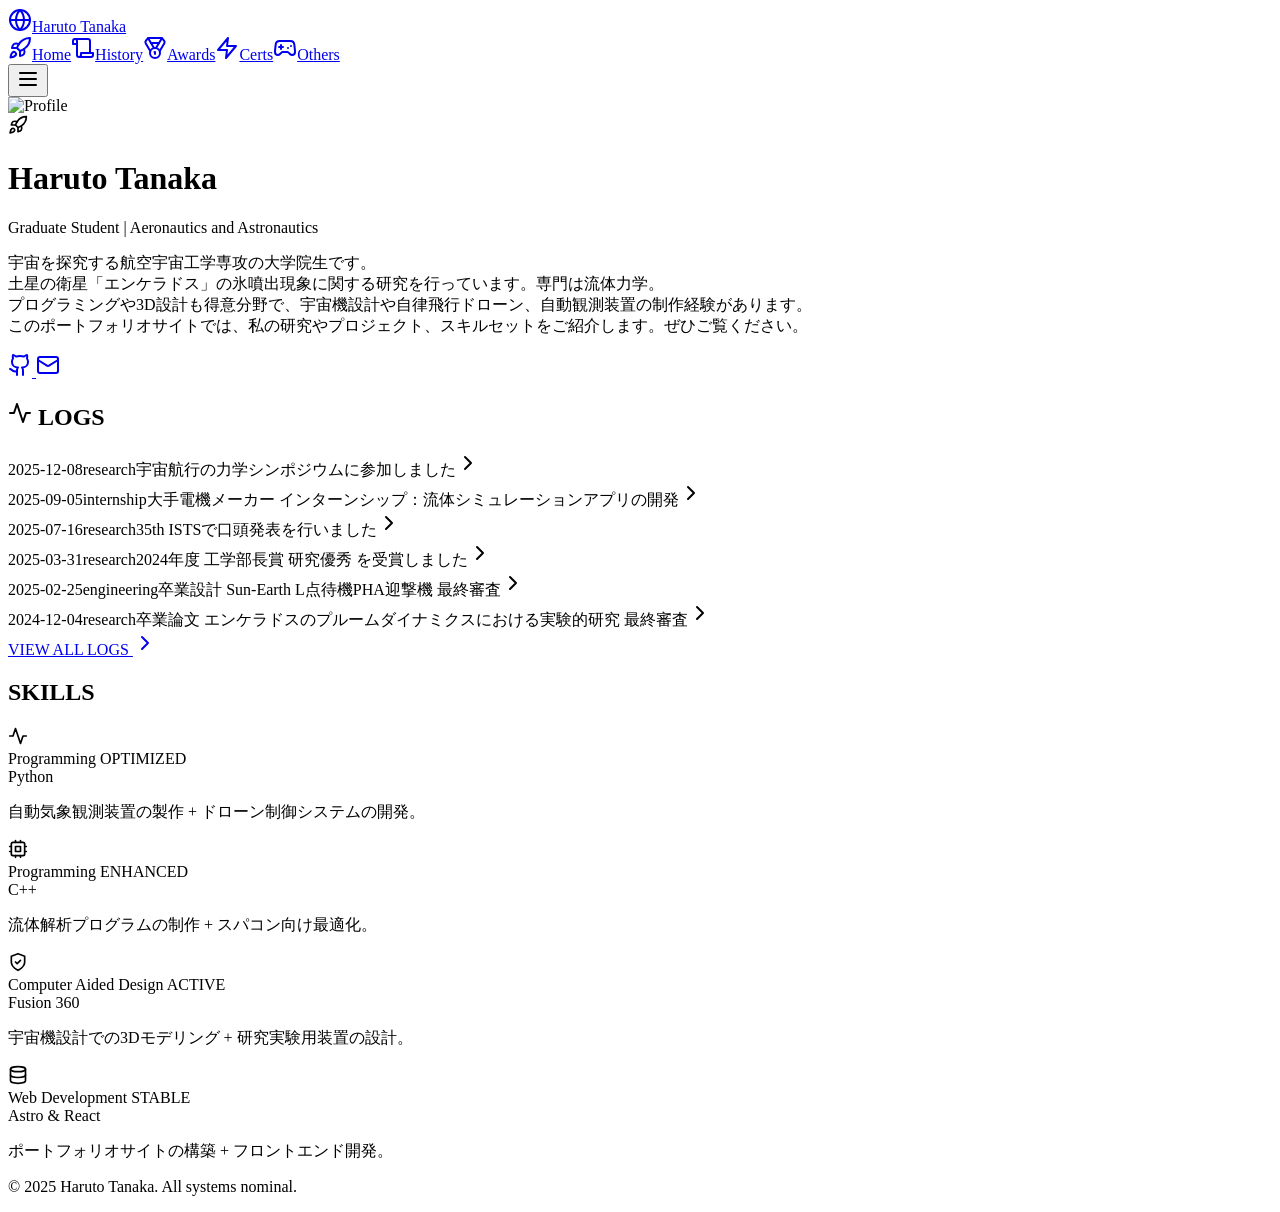
==== commit 8829acea: "Updates" ====
--- a/index.html
+++ b/index.html
@@ -7,7 +7,7 @@
 このポートフォリオサイトでは、私の研究やプロジェクト、スキルセットをご紹介します。ぜひご覧ください。
 </p> <div class="flex gap-4 mt-6"> <a href="https://github.com/haruto0106" target="_blank" class="p-3 bg-slate-700/50 rounded-full hover:bg-cyan-500/20 hover:text-cyan-300 transition border border-transparent hover:border-cyan-500/50"> <svg xmlns="http://www.w3.org/2000/svg" width="24" height="24" viewBox="0 0 24 24" fill="none" stroke="currentColor" stroke-width="2" stroke-linecap="round" stroke-linejoin="round" class="lucide lucide-github "><path d="M15 22v-4a4.8 4.8 0 0 0-1-3.5c3 0 6-2 6-5.5.08-1.25-.27-2.48-1-3.5.28-1.15.28-2.35 0-3.5 0 0-1 0-3 1.5-2.64-.5-5.36-.5-8 0C6 2 5 2 5 2c-.3 1.15-.3 2.35 0 3.5A5.403 5.403 0 0 0 4 9c0 3.5 3 5.5 6 5.5-.39.49-.68 1.05-.85 1.65-.17.6-.22 1.23-.15 1.85v4"></path><path d="M9 18c-4.51 2-5-2-7-2"></path></svg> </a> <a href="mailto:haruto.tachi73@gmail.com" class="p-3 bg-slate-700/50 rounded-full hover:bg-cyan-500/20 hover:text-cyan-300 transition border border-transparent hover:border-cyan-500/50"> <svg xmlns="http://www.w3.org/2000/svg" width="24" height="24" viewBox="0 0 24 24" fill="none" stroke="currentColor" stroke-width="2" stroke-linecap="round" stroke-linejoin="round" class="lucide lucide-mail "><rect width="20" height="16" x="2" y="4" rx="2"></rect><path d="m22 7-8.97 5.7a1.94 1.94 0 0 1-2.06 0L2 7"></path></svg> </a> </div> </div> </div>  </div>  <div class="grid lg:grid-cols-3 gap-8">  <div class="lg:col-span-2 flex flex-col"> <h2 class="text-2xl text-cyan-400 font-bold mb-4 flex items-center gap-2 font-display"> <svg xmlns="http://www.w3.org/2000/svg" width="24" height="24" viewBox="0 0 24 24" fill="none" stroke="currentColor" stroke-width="2" stroke-linecap="round" stroke-linejoin="round" class="lucide lucide-activity animate-pulse"><path d="M22 12h-4l-3 9L9 3l-3 9H2"></path></svg>
 LOGS
-</h2> <div class="bg-slate-800/40 backdrop-blur-md border border-cyan-500/20 rounded-xl p-6 shadow-xl hover:shadow-[0_0_20px_rgba(34,211,238,0.1)] transition duration-300 flex-1 flex flex-col">  <div class="flex-1"> <astro-island uid="1Ok3mn" prefix="r9" component-url="/portfolio/_astro/InteractiveGrid.C7GfG8JS.js" component-export="default" renderer-url="/portfolio/_astro/client.i2PwhOJ4.js" props="{&quot;items&quot;:[1,[[0,{&quot;id&quot;:[0,&quot;jaxa_conference1.md&quot;],&quot;slug&quot;:[0,&quot;jaxa_conference1&quot;],&quot;body&quot;:[0,&quot;&lt;h2&gt;宇宙航行の力学シンポジウム&lt;/h2&gt;\n&lt;p&gt;「エンケラドスのプルーム機構を模擬する実験的研究 」という題目で口頭発表を行いました&lt;/p&gt;\n&lt;h2&gt;リンク&lt;/h2&gt;\n&lt;p&gt;&lt;a href=\&quot;https://www.isas.jaxa.jp/researchers/symposium/navigation/fy2025.html\&quot; target=\&quot;_blank\&quot;&gt;宇宙航行の力学シンポジウム&lt;/a&gt;&lt;/p&gt;\n&quot;],&quot;collection&quot;:[0,&quot;news&quot;],&quot;data&quot;:[0,{&quot;date&quot;:[0,&quot;2025-12-08&quot;],&quot;title&quot;:[0,&quot;宇宙航行の力学シンポジウムに参加しました&quot;],&quot;category&quot;:[0,&quot;research&quot;]}],&quot;render&quot;:[0,null]}],[0,{&quot;id&quot;:[0,&quot;in.md&quot;],&quot;slug&quot;:[0,&quot;in&quot;],&quot;body&quot;:[0,&quot;&lt;h2&gt;2週間インターン&lt;/h2&gt;\n&lt;p&gt;世界的なプロダクトを展開する国内大手メーカーにおいて2週間、インターンシップ：流体シミュレーションアプリの開発を行いました。&lt;/p&gt;\n&quot;],&quot;collection&quot;:[0,&quot;news&quot;],&quot;data&quot;:[0,{&quot;date&quot;:[0,&quot;2025-09-05&quot;],&quot;title&quot;:[0,&quot;大手電機メーカー インターンシップ：流体シミュレーションアプリの開発&quot;],&quot;category&quot;:[0,&quot;internship&quot;]}],&quot;render&quot;:[0,null]}],[0,{&quot;id&quot;:[0,&quot;ists.md&quot;],&quot;slug&quot;:[0,&quot;ists&quot;],&quot;body&quot;:[0,&quot;&lt;h2&gt;ISTS&lt;/h2&gt;\n&lt;p&gt;2025/7/12 〜 18日に行われた　35th ISTS (International Symposium on Space Technology and Science) におきまして、\n「Experimental Modelling of\nWater Vapor Plume on\nEnceladus」という題目で口頭発表を行いました。&lt;/p&gt;\n&lt;h2&gt;リンク&lt;/h2&gt;\n&lt;p&gt;&lt;a href=\&quot;https://ists.ne.jp\&quot; target=\&quot;_blank\&quot;&gt;35th ISTS&lt;/a&gt;&lt;/p&gt;\n&quot;],&quot;collection&quot;:[0,&quot;news&quot;],&quot;data&quot;:[0,{&quot;date&quot;:[0,&quot;2025-07-16&quot;],&quot;title&quot;:[0,&quot;35th ISTSで口頭発表を行いました&quot;],&quot;category&quot;:[0,&quot;research&quot;]}],&quot;render&quot;:[0,null]}],[0,{&quot;id&quot;:[0,&quot;award_eng.md&quot;],&quot;slug&quot;:[0,&quot;award_eng&quot;],&quot;body&quot;:[0,&quot;&lt;h1&gt;工学部長賞 研究優秀&lt;/h1&gt;\n&lt;p&gt;「エンケラドスにおけるプルームダイナミクスの実験的研究」の\n研究の成果が認められ、\n東京大学 工学部長賞を受賞いたしました。&lt;/p&gt;\n&lt;h2&gt;リンク&lt;/h2&gt;\n&lt;p&gt;&lt;a href = \&quot;https://www.t.u-tokyo.ac.jp/topics/tp2025-03-31-004\&quot; target=\&quot;_blank\&quot;&gt;工学部長賞&lt;/a&gt;&lt;/p&gt;\n&quot;],&quot;collection&quot;:[0,&quot;news&quot;],&quot;data&quot;:[0,{&quot;date&quot;:[0,&quot;2025-03-31&quot;],&quot;title&quot;:[0,&quot;2024年度 工学部長賞 研究優秀 を受賞しました&quot;],&quot;category&quot;:[0,&quot;research&quot;]}],&quot;render&quot;:[0,null]}],[0,{&quot;id&quot;:[0,&quot;graduation_design.md&quot;],&quot;slug&quot;:[0,&quot;graduation_design&quot;],&quot;body&quot;:[0,&quot;&lt;h2&gt;卒業設計&lt;/h2&gt;\n&lt;p&gt;卒業設計 「Sun-Earth L点待機PHA迎撃機」の最終審査が行われました。\nミッションのフィージビリティ、軌道、姿勢、推進、構造、電源、通信、熱の設計、コンポーネントの選定までを行いました。&lt;/p&gt;\n&quot;],&quot;collection&quot;:[0,&quot;news&quot;],&quot;data&quot;:[0,{&quot;date&quot;:[0,&quot;2025-02-25&quot;],&quot;title&quot;:[0,&quot;卒業設計 Sun-Earth L点待機PHA迎撃機 最終審査&quot;],&quot;category&quot;:[0,&quot;engineering&quot;]}],&quot;render&quot;:[0,null]}]]],&quot;type&quot;:[0,&quot;news&quot;]}" ssr="" client="load" opts="{&quot;name&quot;:&quot;InteractiveGrid&quot;,&quot;value&quot;:true}" await-children=""><div class="space-y-2"><div class="flex flex-col sm:flex-row gap-2 sm:gap-4 sm:items-center p-4 hover:bg-white/5 rounded-lg transition border-b border-white/5 last:border-0 cursor-pointer group active:bg-white/10"><span class="text-base font-mono text-cyan-500/80 whitespace-nowrap">2025-12-08</span><span class="text-xs px-2 py-0.5 rounded border border-purple-500/30 text-purple-300 bg-purple-500/10 w-fit whitespace-nowrap">research</span><span class="text-slate-200 group-hover:text-cyan-200 transition text-lg flex-1 line-clamp-1 sm:line-clamp-none">宇宙航行の力学シンポジウムに参加しました</span><svg xmlns="http://www.w3.org/2000/svg" width="24" height="24" viewBox="0 0 24 24" fill="none" stroke="currentColor" stroke-width="2" stroke-linecap="round" stroke-linejoin="round" class="lucide lucide-chevron-right w-4 h-4 text-slate-500 opacity-0 group-hover:opacity-100 transition-opacity hidden sm:block"><path d="m9 18 6-6-6-6"></path></svg></div><div class="flex flex-col sm:flex-row gap-2 sm:gap-4 sm:items-center p-4 hover:bg-white/5 rounded-lg transition border-b border-white/5 last:border-0 cursor-pointer group active:bg-white/10"><span class="text-base font-mono text-cyan-500/80 whitespace-nowrap">2025-09-05</span><span class="text-xs px-2 py-0.5 rounded border border-purple-500/30 text-purple-300 bg-purple-500/10 w-fit whitespace-nowrap">internship</span><span class="text-slate-200 group-hover:text-cyan-200 transition text-lg flex-1 line-clamp-1 sm:line-clamp-none">大手電機メーカー インターンシップ：流体シミュレーションアプリの開発</span><svg xmlns="http://www.w3.org/2000/svg" width="24" height="24" viewBox="0 0 24 24" fill="none" stroke="currentColor" stroke-width="2" stroke-linecap="round" stroke-linejoin="round" class="lucide lucide-chevron-right w-4 h-4 text-slate-500 opacity-0 group-hover:opacity-100 transition-opacity hidden sm:block"><path d="m9 18 6-6-6-6"></path></svg></div><div class="flex flex-col sm:flex-row gap-2 sm:gap-4 sm:items-center p-4 hover:bg-white/5 rounded-lg transition border-b border-white/5 last:border-0 cursor-pointer group active:bg-white/10"><span class="text-base font-mono text-cyan-500/80 whitespace-nowrap">2025-07-16</span><span class="text-xs px-2 py-0.5 rounded border border-purple-500/30 text-purple-300 bg-purple-500/10 w-fit whitespace-nowrap">research</span><span class="text-slate-200 group-hover:text-cyan-200 transition text-lg flex-1 line-clamp-1 sm:line-clamp-none">35th ISTSで口頭発表を行いました</span><svg xmlns="http://www.w3.org/2000/svg" width="24" height="24" viewBox="0 0 24 24" fill="none" stroke="currentColor" stroke-width="2" stroke-linecap="round" stroke-linejoin="round" class="lucide lucide-chevron-right w-4 h-4 text-slate-500 opacity-0 group-hover:opacity-100 transition-opacity hidden sm:block"><path d="m9 18 6-6-6-6"></path></svg></div><div class="flex flex-col sm:flex-row gap-2 sm:gap-4 sm:items-center p-4 hover:bg-white/5 rounded-lg transition border-b border-white/5 last:border-0 cursor-pointer group active:bg-white/10"><span class="text-base font-mono text-cyan-500/80 whitespace-nowrap">2025-03-31</span><span class="text-xs px-2 py-0.5 rounded border border-purple-500/30 text-purple-300 bg-purple-500/10 w-fit whitespace-nowrap">research</span><span class="text-slate-200 group-hover:text-cyan-200 transition text-lg flex-1 line-clamp-1 sm:line-clamp-none">2024年度 工学部長賞 研究優秀 を受賞しました</span><svg xmlns="http://www.w3.org/2000/svg" width="24" height="24" viewBox="0 0 24 24" fill="none" stroke="currentColor" stroke-width="2" stroke-linecap="round" stroke-linejoin="round" class="lucide lucide-chevron-right w-4 h-4 text-slate-500 opacity-0 group-hover:opacity-100 transition-opacity hidden sm:block"><path d="m9 18 6-6-6-6"></path></svg></div><div class="flex flex-col sm:flex-row gap-2 sm:gap-4 sm:items-center p-4 hover:bg-white/5 rounded-lg transition border-b border-white/5 last:border-0 cursor-pointer group active:bg-white/10"><span class="text-base font-mono text-cyan-500/80 whitespace-nowrap">2025-02-25</span><span class="text-xs px-2 py-0.5 rounded border border-purple-500/30 text-purple-300 bg-purple-500/10 w-fit whitespace-nowrap">engineering</span><span class="text-slate-200 group-hover:text-cyan-200 transition text-lg flex-1 line-clamp-1 sm:line-clamp-none">卒業設計 Sun-Earth L点待機PHA迎撃機 最終審査</span><svg xmlns="http://www.w3.org/2000/svg" width="24" height="24" viewBox="0 0 24 24" fill="none" stroke="currentColor" stroke-width="2" stroke-linecap="round" stroke-linejoin="round" class="lucide lucide-chevron-right w-4 h-4 text-slate-500 opacity-0 group-hover:opacity-100 transition-opacity hidden sm:block"><path d="m9 18 6-6-6-6"></path></svg></div></div><!--astro:end--></astro-island> </div> <div class="mt-4 pt-4 border-t border-white/5 flex justify-end"> <a href="/portfolio/news/" class="flex items-center gap-2 text-sm font-bold text-cyan-400 hover:text-cyan-200 transition group tracking-widest">
+</h2> <div class="bg-slate-800/40 backdrop-blur-md border border-cyan-500/20 rounded-xl p-6 shadow-xl hover:shadow-[0_0_20px_rgba(34,211,238,0.1)] transition duration-300 flex-1 flex flex-col">  <div class="flex-1"> <astro-island uid="ZSWGcx" prefix="r9" component-url="/portfolio/_astro/InteractiveGrid.C7GfG8JS.js" component-export="default" renderer-url="/portfolio/_astro/client.i2PwhOJ4.js" props="{&quot;items&quot;:[1,[[0,{&quot;id&quot;:[0,&quot;jaxa_conference1.md&quot;],&quot;slug&quot;:[0,&quot;jaxa_conference1&quot;],&quot;body&quot;:[0,&quot;&lt;h2&gt;宇宙航行の力学シンポジウム&lt;/h2&gt;\n&lt;p&gt;「エンケラドスのプルーム機構を模擬する実験的研究 」という題目で口頭発表を行いました&lt;/p&gt;\n&lt;h2&gt;リンク&lt;/h2&gt;\n&lt;p&gt;&lt;a href=\&quot;https://www.isas.jaxa.jp/researchers/symposium/navigation/fy2025.html\&quot; target=\&quot;_blank\&quot;&gt;宇宙航行の力学シンポジウム&lt;/a&gt;&lt;/p&gt;\n&quot;],&quot;collection&quot;:[0,&quot;news&quot;],&quot;data&quot;:[0,{&quot;date&quot;:[0,&quot;2025-12-08&quot;],&quot;title&quot;:[0,&quot;宇宙航行の力学シンポジウムに参加しました&quot;],&quot;category&quot;:[0,&quot;research&quot;]}],&quot;render&quot;:[0,null]}],[0,{&quot;id&quot;:[0,&quot;in.md&quot;],&quot;slug&quot;:[0,&quot;in&quot;],&quot;body&quot;:[0,&quot;&lt;h2&gt;2週間インターン&lt;/h2&gt;\n&lt;p&gt;世界的なプロダクトを展開する国内大手メーカーにおいて2週間、インターンシップ：流体シミュレーションアプリの開発を行いました。&lt;/p&gt;\n&quot;],&quot;collection&quot;:[0,&quot;news&quot;],&quot;data&quot;:[0,{&quot;date&quot;:[0,&quot;2025-09-05&quot;],&quot;title&quot;:[0,&quot;大手電機メーカー インターンシップ：流体シミュレーションアプリの開発&quot;],&quot;category&quot;:[0,&quot;internship&quot;]}],&quot;render&quot;:[0,null]}],[0,{&quot;id&quot;:[0,&quot;ists.md&quot;],&quot;slug&quot;:[0,&quot;ists&quot;],&quot;body&quot;:[0,&quot;&lt;h2&gt;ISTS&lt;/h2&gt;\n&lt;p&gt;2025/7/12 〜 18日に行われた　35th ISTS (International Symposium on Space Technology and Science) におきまして、\n「Experimental Modelling of\nWater Vapor Plume on\nEnceladus」という題目で口頭発表を行いました。&lt;/p&gt;\n&lt;h2&gt;リンク&lt;/h2&gt;\n&lt;p&gt;&lt;a href=\&quot;https://ists.ne.jp\&quot; target=\&quot;_blank\&quot;&gt;35th ISTS&lt;/a&gt;&lt;/p&gt;\n&quot;],&quot;collection&quot;:[0,&quot;news&quot;],&quot;data&quot;:[0,{&quot;date&quot;:[0,&quot;2025-07-16&quot;],&quot;title&quot;:[0,&quot;35th ISTSで口頭発表を行いました&quot;],&quot;category&quot;:[0,&quot;research&quot;]}],&quot;render&quot;:[0,null]}],[0,{&quot;id&quot;:[0,&quot;award_eng.md&quot;],&quot;slug&quot;:[0,&quot;award_eng&quot;],&quot;body&quot;:[0,&quot;&lt;h1&gt;工学部長賞 研究優秀&lt;/h1&gt;\n&lt;p&gt;「エンケラドスにおけるプルームダイナミクスの実験的研究」の\n研究の成果が認められ、\n東京大学 工学部長賞を受賞いたしました。&lt;/p&gt;\n&lt;h2&gt;リンク&lt;/h2&gt;\n&lt;p&gt;&lt;a href = \&quot;https://www.t.u-tokyo.ac.jp/topics/tp2025-03-31-004\&quot; target=\&quot;_blank\&quot;&gt;工学部長賞&lt;/a&gt;&lt;/p&gt;\n&quot;],&quot;collection&quot;:[0,&quot;news&quot;],&quot;data&quot;:[0,{&quot;date&quot;:[0,&quot;2025-03-31&quot;],&quot;title&quot;:[0,&quot;2024年度 工学部長賞 研究優秀 を受賞しました&quot;],&quot;category&quot;:[0,&quot;research&quot;]}],&quot;render&quot;:[0,null]}],[0,{&quot;id&quot;:[0,&quot;graduation_design.md&quot;],&quot;slug&quot;:[0,&quot;graduation_design&quot;],&quot;body&quot;:[0,&quot;&lt;h2&gt;卒業設計&lt;/h2&gt;\n&lt;p&gt;卒業設計 「Sun-Earth L点待機PHA迎撃機」の最終審査が行われました。\nミッションのフィージビリティ、軌道、姿勢、推進、構造、電源、通信、熱の設計、コンポーネントの選定までを行いました。&lt;/p&gt;\n&quot;],&quot;collection&quot;:[0,&quot;news&quot;],&quot;data&quot;:[0,{&quot;date&quot;:[0,&quot;2025-02-25&quot;],&quot;title&quot;:[0,&quot;卒業設計 Sun-Earth L点待機PHA迎撃機 最終審査&quot;],&quot;category&quot;:[0,&quot;engineering&quot;]}],&quot;render&quot;:[0,null]}],[0,{&quot;id&quot;:[0,&quot;research_happyou.md&quot;],&quot;slug&quot;:[0,&quot;research_happyou&quot;],&quot;body&quot;:[0,&quot;&lt;h2&gt;卒業設計&lt;/h2&gt;\n&lt;p&gt;卒業論文 「エンケラドスのプルームダイナミクスにおける実験的研究」の最終審査が行われました。\nこの研究は、土星の衛星エンケラドスの水蒸気噴出を独自に開発した実験装置で再現し、そのメカニズムを考察した研究です。&lt;/p&gt;\n&quot;],&quot;collection&quot;:[0,&quot;news&quot;],&quot;data&quot;:[0,{&quot;date&quot;:[0,&quot;2024-12-04&quot;],&quot;title&quot;:[0,&quot;卒業論文 エンケラドスのプルームダイナミクスにおける実験的研究 最終審査&quot;],&quot;category&quot;:[0,&quot;research&quot;]}],&quot;render&quot;:[0,null]}]]],&quot;type&quot;:[0,&quot;news&quot;]}" ssr="" client="load" opts="{&quot;name&quot;:&quot;InteractiveGrid&quot;,&quot;value&quot;:true}" await-children=""><div class="space-y-2"><div class="flex flex-col sm:flex-row gap-2 sm:gap-4 sm:items-center p-4 hover:bg-white/5 rounded-lg transition border-b border-white/5 last:border-0 cursor-pointer group active:bg-white/10"><span class="text-base font-mono text-cyan-500/80 whitespace-nowrap">2025-12-08</span><span class="text-xs px-2 py-0.5 rounded border border-purple-500/30 text-purple-300 bg-purple-500/10 w-fit whitespace-nowrap">research</span><span class="text-slate-200 group-hover:text-cyan-200 transition text-lg flex-1 line-clamp-1 sm:line-clamp-none">宇宙航行の力学シンポジウムに参加しました</span><svg xmlns="http://www.w3.org/2000/svg" width="24" height="24" viewBox="0 0 24 24" fill="none" stroke="currentColor" stroke-width="2" stroke-linecap="round" stroke-linejoin="round" class="lucide lucide-chevron-right w-4 h-4 text-slate-500 opacity-0 group-hover:opacity-100 transition-opacity hidden sm:block"><path d="m9 18 6-6-6-6"></path></svg></div><div class="flex flex-col sm:flex-row gap-2 sm:gap-4 sm:items-center p-4 hover:bg-white/5 rounded-lg transition border-b border-white/5 last:border-0 cursor-pointer group active:bg-white/10"><span class="text-base font-mono text-cyan-500/80 whitespace-nowrap">2025-09-05</span><span class="text-xs px-2 py-0.5 rounded border border-purple-500/30 text-purple-300 bg-purple-500/10 w-fit whitespace-nowrap">internship</span><span class="text-slate-200 group-hover:text-cyan-200 transition text-lg flex-1 line-clamp-1 sm:line-clamp-none">大手電機メーカー インターンシップ：流体シミュレーションアプリの開発</span><svg xmlns="http://www.w3.org/2000/svg" width="24" height="24" viewBox="0 0 24 24" fill="none" stroke="currentColor" stroke-width="2" stroke-linecap="round" stroke-linejoin="round" class="lucide lucide-chevron-right w-4 h-4 text-slate-500 opacity-0 group-hover:opacity-100 transition-opacity hidden sm:block"><path d="m9 18 6-6-6-6"></path></svg></div><div class="flex flex-col sm:flex-row gap-2 sm:gap-4 sm:items-center p-4 hover:bg-white/5 rounded-lg transition border-b border-white/5 last:border-0 cursor-pointer group active:bg-white/10"><span class="text-base font-mono text-cyan-500/80 whitespace-nowrap">2025-07-16</span><span class="text-xs px-2 py-0.5 rounded border border-purple-500/30 text-purple-300 bg-purple-500/10 w-fit whitespace-nowrap">research</span><span class="text-slate-200 group-hover:text-cyan-200 transition text-lg flex-1 line-clamp-1 sm:line-clamp-none">35th ISTSで口頭発表を行いました</span><svg xmlns="http://www.w3.org/2000/svg" width="24" height="24" viewBox="0 0 24 24" fill="none" stroke="currentColor" stroke-width="2" stroke-linecap="round" stroke-linejoin="round" class="lucide lucide-chevron-right w-4 h-4 text-slate-500 opacity-0 group-hover:opacity-100 transition-opacity hidden sm:block"><path d="m9 18 6-6-6-6"></path></svg></div><div class="flex flex-col sm:flex-row gap-2 sm:gap-4 sm:items-center p-4 hover:bg-white/5 rounded-lg transition border-b border-white/5 last:border-0 cursor-pointer group active:bg-white/10"><span class="text-base font-mono text-cyan-500/80 whitespace-nowrap">2025-03-31</span><span class="text-xs px-2 py-0.5 rounded border border-purple-500/30 text-purple-300 bg-purple-500/10 w-fit whitespace-nowrap">research</span><span class="text-slate-200 group-hover:text-cyan-200 transition text-lg flex-1 line-clamp-1 sm:line-clamp-none">2024年度 工学部長賞 研究優秀 を受賞しました</span><svg xmlns="http://www.w3.org/2000/svg" width="24" height="24" viewBox="0 0 24 24" fill="none" stroke="currentColor" stroke-width="2" stroke-linecap="round" stroke-linejoin="round" class="lucide lucide-chevron-right w-4 h-4 text-slate-500 opacity-0 group-hover:opacity-100 transition-opacity hidden sm:block"><path d="m9 18 6-6-6-6"></path></svg></div><div class="flex flex-col sm:flex-row gap-2 sm:gap-4 sm:items-center p-4 hover:bg-white/5 rounded-lg transition border-b border-white/5 last:border-0 cursor-pointer group active:bg-white/10"><span class="text-base font-mono text-cyan-500/80 whitespace-nowrap">2025-02-25</span><span class="text-xs px-2 py-0.5 rounded border border-purple-500/30 text-purple-300 bg-purple-500/10 w-fit whitespace-nowrap">engineering</span><span class="text-slate-200 group-hover:text-cyan-200 transition text-lg flex-1 line-clamp-1 sm:line-clamp-none">卒業設計 Sun-Earth L点待機PHA迎撃機 最終審査</span><svg xmlns="http://www.w3.org/2000/svg" width="24" height="24" viewBox="0 0 24 24" fill="none" stroke="currentColor" stroke-width="2" stroke-linecap="round" stroke-linejoin="round" class="lucide lucide-chevron-right w-4 h-4 text-slate-500 opacity-0 group-hover:opacity-100 transition-opacity hidden sm:block"><path d="m9 18 6-6-6-6"></path></svg></div><div class="flex flex-col sm:flex-row gap-2 sm:gap-4 sm:items-center p-4 hover:bg-white/5 rounded-lg transition border-b border-white/5 last:border-0 cursor-pointer group active:bg-white/10"><span class="text-base font-mono text-cyan-500/80 whitespace-nowrap">2024-12-04</span><span class="text-xs px-2 py-0.5 rounded border border-purple-500/30 text-purple-300 bg-purple-500/10 w-fit whitespace-nowrap">research</span><span class="text-slate-200 group-hover:text-cyan-200 transition text-lg flex-1 line-clamp-1 sm:line-clamp-none">卒業論文 エンケラドスのプルームダイナミクスにおける実験的研究 最終審査</span><svg xmlns="http://www.w3.org/2000/svg" width="24" height="24" viewBox="0 0 24 24" fill="none" stroke="currentColor" stroke-width="2" stroke-linecap="round" stroke-linejoin="round" class="lucide lucide-chevron-right w-4 h-4 text-slate-500 opacity-0 group-hover:opacity-100 transition-opacity hidden sm:block"><path d="m9 18 6-6-6-6"></path></svg></div></div><!--astro:end--></astro-island> </div> <div class="mt-4 pt-4 border-t border-white/5 flex justify-end"> <a href="/portfolio/news/" class="flex items-center gap-2 text-sm font-bold text-cyan-400 hover:text-cyan-200 transition group tracking-widest">
 VIEW ALL LOGS
 <svg xmlns="http://www.w3.org/2000/svg" width="24" height="24" viewBox="0 0 24 24" fill="none" stroke="currentColor" stroke-width="2" stroke-linecap="round" stroke-linejoin="round" class="lucide lucide-chevron-right w-4 h-4 group-hover:translate-x-1 transition-transform"><path d="m9 18 6-6-6-6"></path></svg> </a> </div>  </div> </div>  <div class="flex flex-col"> <h2 class="text-2xl text-cyan-400 font-bold mb-4 font-display">SKILLS</h2> <div class="space-y-4"> <div class="bg-slate-800/40 backdrop-blur-md border border-cyan-500/20 rounded-xl p-6 shadow-xl hover:shadow-[0_0_20px_rgba(34,211,238,0.1)] transition duration-300 p-4 border-l-4 border-l-cyan-500/50 group hover:bg-slate-700/40 transition">  <div class="flex items-start gap-4"> <div class="p-2 bg-slate-900 rounded-lg text-cyan-400"> <svg xmlns="http://www.w3.org/2000/svg" width="20" height="20" viewBox="0 0 24 24" fill="none" stroke="currentColor" stroke-width="2" stroke-linecap="round" stroke-linejoin="round" class="lucide lucide-activity "><path d="M22 12h-4l-3 9L9 3l-3 9H2"></path></svg> </div> <div class="flex-1"> <div class="flex justify-between items-center mb-1"> <span class="text-xs font-mono text-slate-400 uppercase tracking-tighter">Programming</span> <span class="text-[10px] font-bold px-1.5 py-0.5 rounded border border-cyan-500/30 text-cyan-400 bg-cyan-500/5"> OPTIMIZED </span> </div> <div class="text-white font-bold text-base mb-1">Python</div> <p class="text-[11px] text-slate-400 leading-tight"> 自動気象観測装置の製作 + ドローン制御システムの開発。 </p> </div> </div>  </div><div class="bg-slate-800/40 backdrop-blur-md border border-cyan-500/20 rounded-xl p-6 shadow-xl hover:shadow-[0_0_20px_rgba(34,211,238,0.1)] transition duration-300 p-4 border-l-4 border-l-cyan-500/50 group hover:bg-slate-700/40 transition">  <div class="flex items-start gap-4"> <div class="p-2 bg-slate-900 rounded-lg text-blue-400"> <svg xmlns="http://www.w3.org/2000/svg" width="20" height="20" viewBox="0 0 24 24" fill="none" stroke="currentColor" stroke-width="2" stroke-linecap="round" stroke-linejoin="round" class="lucide lucide-cpu "><rect x="4" y="4" width="16" height="16" rx="2"></rect><rect x="9" y="9" width="6" height="6"></rect><path d="M15 2v2"></path><path d="M15 20v2"></path><path d="M2 15h2"></path><path d="M2 9h2"></path><path d="M20 15h2"></path><path d="M20 9h2"></path><path d="M9 2v2"></path><path d="M9 20v2"></path></svg> </div> <div class="flex-1"> <div class="flex justify-between items-center mb-1"> <span class="text-xs font-mono text-slate-400 uppercase tracking-tighter">Programming</span> <span class="text-[10px] font-bold px-1.5 py-0.5 rounded border border-cyan-500/30 text-cyan-400 bg-cyan-500/5"> ENHANCED </span> </div> <div class="text-white font-bold text-base mb-1">C++</div> <p class="text-[11px] text-slate-400 leading-tight"> 流体解析プログラムの制作 + スパコン向け最適化。 </p> </div> </div>  </div><div class="bg-slate-800/40 backdrop-blur-md border border-cyan-500/20 rounded-xl p-6 shadow-xl hover:shadow-[0_0_20px_rgba(34,211,238,0.1)] transition duration-300 p-4 border-l-4 border-l-cyan-500/50 group hover:bg-slate-700/40 transition">  <div class="flex items-start gap-4"> <div class="p-2 bg-slate-900 rounded-lg text-purple-400"> <svg xmlns="http://www.w3.org/2000/svg" width="20" height="20" viewBox="0 0 24 24" fill="none" stroke="currentColor" stroke-width="2" stroke-linecap="round" stroke-linejoin="round" class="lucide lucide-shield-check "><path d="M12 22s8-4 8-10V5l-8-3-8 3v7c0 6 8 10 8 10"></path><path d="m9 12 2 2 4-4"></path></svg> </div> <div class="flex-1"> <div class="flex justify-between items-center mb-1"> <span class="text-xs font-mono text-slate-400 uppercase tracking-tighter">Computer Aided Design</span> <span class="text-[10px] font-bold px-1.5 py-0.5 rounded border border-cyan-500/30 text-cyan-400 bg-cyan-500/5"> ACTIVE </span> </div> <div class="text-white font-bold text-base mb-1">Fusion 360</div> <p class="text-[11px] text-slate-400 leading-tight"> 宇宙機設計での3Dモデリング + 研究実験用装置の設計。 </p> </div> </div>  </div><div class="bg-slate-800/40 backdrop-blur-md border border-cyan-500/20 rounded-xl p-6 shadow-xl hover:shadow-[0_0_20px_rgba(34,211,238,0.1)] transition duration-300 p-4 border-l-4 border-l-cyan-500/50 group hover:bg-slate-700/40 transition">  <div class="flex items-start gap-4"> <div class="p-2 bg-slate-900 rounded-lg text-emerald-400"> <svg xmlns="http://www.w3.org/2000/svg" width="20" height="20" viewBox="0 0 24 24" fill="none" stroke="currentColor" stroke-width="2" stroke-linecap="round" stroke-linejoin="round" class="lucide lucide-database "><ellipse cx="12" cy="5" rx="9" ry="3"></ellipse><path d="M3 5V19A9 3 0 0 0 21 19V5"></path><path d="M3 12A9 3 0 0 0 21 12"></path></svg> </div> <div class="flex-1"> <div class="flex justify-between items-center mb-1"> <span class="text-xs font-mono text-slate-400 uppercase tracking-tighter">Web Development</span> <span class="text-[10px] font-bold px-1.5 py-0.5 rounded border border-cyan-500/30 text-cyan-400 bg-cyan-500/5"> STABLE </span> </div> <div class="text-white font-bold text-base mb-1">Astro &amp; React</div> <p class="text-[11px] text-slate-400 leading-tight"> ポートフォリオサイトの構築 + フロントエンド開発。 </p> </div> </div>  </div>  <!-- <div class="p-3 bg-slate-950/80 border border-white/5 rounded-lg font-mono text-[10px] text-emerald-500/80">
                         <div class="flex items-center gap-2 mb-1">
